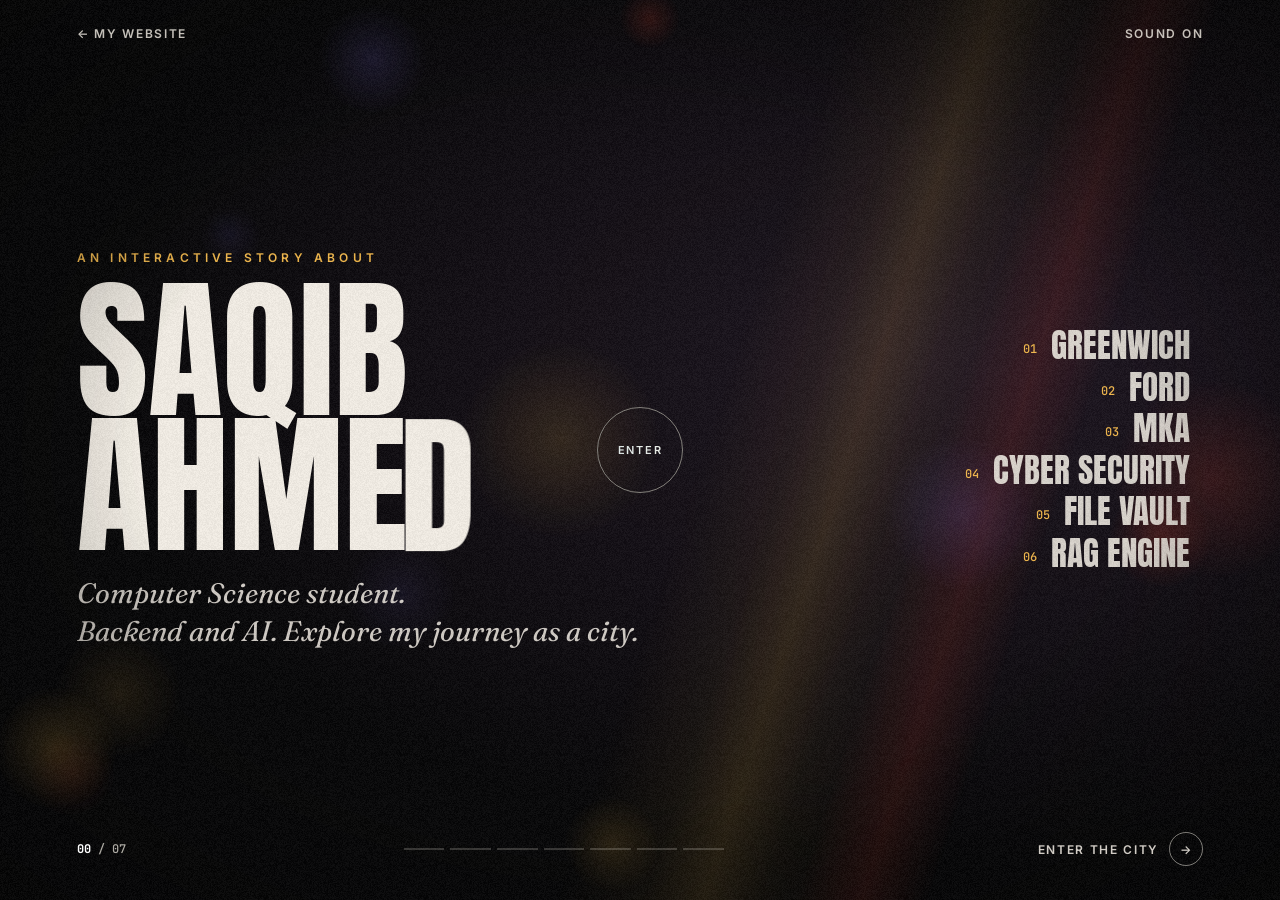
==== game.html @ f2f4bcb8 "Add files via upload" ====
<!DOCTYPE html>
<html lang="en">
<head>
  <meta charset="UTF-8">
  <meta name="viewport" content="width=device-width, initial-scale=1.0, viewport-fit=cover">
  <title>Saqib Ahmed - My journey so far</title>
  <meta name="description" content="A short interactive film about my journey so far: university, Ford, MKA, cyber security and the projects I'm building.">
  <meta property="og:title" content="Saqib Ahmed - My journey so far">
  <meta property="og:description" content="A short interactive film about my journey so far. Click through each chapter.">
  <meta property="og:url" content="https://saq564.github.io/game.html">
  <meta property="og:type" content="website">
  <meta name="theme-color" content="#050506">
  <link rel="preconnect" href="https://fonts.googleapis.com">
  <link rel="preconnect" href="https://fonts.gstatic.com" crossorigin>
  <link href="https://fonts.googleapis.com/css2?family=Anton&family=Fraunces:ital,opsz,wght@1,9..144,400;1,9..144,600&family=Inter:wght@400;500;600;700&family=JetBrains+Mono:wght@500;700&display=swap" rel="stylesheet">

  <!-- ============================================================
       THE LOOK
       ============================================================ -->
  <style>
    :root {
      --ink: #050506;
      --paper: #f4efe6;
      --gold: #f2b84b;
      --red: #e2432f;
      --display: "Anton", Impact, "Arial Narrow", sans-serif;
      --serif: "Fraunces", Georgia, serif;
      --sans: Inter, system-ui, sans-serif;
      --mono: "JetBrains Mono", ui-monospace, monospace;
      --smooth: cubic-bezier(.77, 0, .18, 1);
      --out: cubic-bezier(.16, 1, .3, 1);
      --mx: 0; --my: 0;
    }
    * { box-sizing: border-box; margin: 0; padding: 0; }
    html, body { height: 100%; background: var(--ink); color: var(--paper); overflow: hidden; }
    body { font-family: var(--sans); -webkit-font-smoothing: antialiased; -webkit-tap-highlight-color: transparent; cursor: none; user-select: none; -webkit-user-select: none; }
    @media (pointer: coarse) { body { cursor: auto; } }
    a, button { cursor: none; }
    @media (pointer: coarse) { a, button { cursor: pointer; } }

    #film { position: fixed; inset: 0; perspective: 1600px; overflow: hidden; }
    .shot { position: absolute; inset: 0; overflow: hidden; visibility: hidden; background: var(--ink); transform-style: preserve-3d; backface-visibility: hidden; }
    .shot.active { visibility: visible; }
    .layer { position: absolute; inset: -4%; will-change: transform; pointer-events: none; }
    .layer .barcode, .layer .dial, .layer .threat { pointer-events: auto; }


    /* text that slides up from behind a mask */
    .line { display: block; overflow: hidden; padding-bottom: .08em; }
    .line > span { display: inline-block; transform: translateY(115%); }
    .play .line > span { animation: up .9s var(--d, 0s) var(--out) forwards; }
    .fade { opacity: 0; transform: translateY(18px); }
    .play .fade { animation: fadeUp .85s var(--d, 0s) var(--out) forwards; }
    .split span { display: inline-block; opacity: 0; transform: translateY(60%) scale(1.1); }
    .play .split span { animation: letter 1s var(--d, 0s) var(--out) forwards; }
    @keyframes up { to { transform: none; } }
    @keyframes fadeUp { to { opacity: 1; transform: none; } }
    @keyframes letter { to { opacity: 1; transform: none; } }

    /* the giant word behind each chapter */
    .giant { position: absolute; left: 50%; top: 46%; transform: translate(-50%, -50%); font-family: var(--display); font-size: clamp(90px, 21vw, 340px); line-height: .85; letter-spacing: -.01em; white-space: nowrap; color: rgba(244, 239, 230, .9); text-transform: uppercase; }

    /* the info block on each chapter */
    .info { position: absolute; left: clamp(20px, 6vw, 96px); bottom: clamp(96px, 13vh, 140px); max-width: min(560px, 88vw); z-index: 5; }
    .meta { display: flex; align-items: center; gap: 12px; font: 600 12px var(--sans); letter-spacing: .22em; text-transform: uppercase; color: var(--gold); margin-bottom: 14px; }
    .meta .n { font-family: var(--mono); letter-spacing: 0; color: var(--paper); opacity: .7; }
    .meta .bar { width: 36px; height: 1px; background: currentColor; opacity: .6; }
    .info h2 { font-family: var(--serif); font-style: italic; font-weight: 400; font-size: clamp(38px, 5.6vw, 84px); line-height: 1.02; letter-spacing: -.01em; }
    .info .place { font: 600 clamp(15px, 1.3vw, 18px) var(--sans); margin: 14px 0 8px; }
    .info p { font-size: clamp(14.5px, 1.15vw, 17px); line-height: 1.6; color: rgba(244, 239, 230, .78); max-width: 470px; }
    .info .more { display: inline-flex; align-items: center; gap: 8px; margin-top: 18px; color: var(--paper); text-decoration: none; font: 600 13px var(--sans); letter-spacing: .06em; border-bottom: 1px solid rgba(244,239,230,.4); padding-bottom: 4px; }
    .info .more:hover { border-color: var(--gold); color: var(--gold); }
    .scrim { position: absolute; inset: 0; background: linear-gradient(0deg, rgba(5,5,6,.85) 0%, rgba(5,5,6,.35) 38%, rgba(5,5,6,0) 60%); z-index: 4; pointer-events: none; }

    /* soft out-of-focus lights */
    .bokeh { position: absolute; border-radius: 50%; will-change: transform; opacity: var(--o, .5); animation: drift var(--t, 14s) ease-in-out infinite alternate; }
    @keyframes drift { from { transform: translate(0, 0); } to { transform: translate(var(--dx, 40px), var(--dy, -30px)); } }

    /* ---------- 0: intro ---------- */
    .s0 { background: radial-gradient(ellipse at 75% 40%, #1d1420 0%, #050506 65%); }
    .s0 .beam { position: absolute; left: 55%; top: -30%; width: 22vw; height: 160%; background: linear-gradient(90deg, transparent, rgba(242,184,75,.05) 30%, rgba(242,184,75,.14), rgba(242,184,75,.05) 70%, transparent); transform: rotate(18deg);  opacity: 0; }
    .s0 .beam.b2 { left: 72%; width: 10vw; background: linear-gradient(90deg, transparent, rgba(226,67,47,.14), transparent); }
    .s0.play .beam { animation: beam 3s .4s var(--out) forwards, sway 9s 3.4s ease-in-out infinite alternate; }
    .s0.play .beam.b2 { animation-delay: .8s, 3.8s; }
    @keyframes beam { from { opacity: 0; transform: rotate(18deg) translateX(-30vw); } to { opacity: 1; transform: rotate(18deg); } }
    @keyframes sway { from { transform: rotate(18deg); } to { transform: rotate(12deg) translateX(4vw); } }
    .s0 .chapters { position: absolute; right: clamp(20px, 7vw, 120px); top: 50%; translate: 0 -50%; list-style: none; z-index: 3; text-align: right; }
    .s0 .chapters li { font: 400 clamp(22px, 2.6vw, 40px)/1.25 var(--display); text-transform: uppercase; color: rgba(244,239,230,.88); }
    .s0 .chapters i { font: 500 12px var(--mono); font-style: normal; color: var(--gold); margin-right: 14px; vertical-align: 6px; }
    @media (max-aspect-ratio: 4/5) { .s0 .chapters { top: 15%; translate: none; } .s0 .chapters li { font-size: 22px; } }
    .s0 .copy { position: absolute; left: clamp(20px, 6vw, 96px); top: 50%; transform: translateY(-50%); z-index: 3; }
    .s0 .kicker { font: 600 12px var(--sans); letter-spacing: .35em; color: var(--gold); margin-bottom: 18px; }
    .s0 h1 { font-family: var(--display); font-weight: 400; font-size: clamp(72px, 12vw, 200px); line-height: .88; text-transform: uppercase; }
    .s0 .sub { font-family: var(--serif); font-style: italic; font-size: clamp(20px, 2.2vw, 30px); margin-top: 22px; color: rgba(244,239,230,.85); }
    @media (max-aspect-ratio: 4/5) {
      .s0 .copy { top: auto; bottom: 120px; transform: none; }
    }

    /* ---------- the "try it" pill ---------- */
    .hint { position: fixed; top: max(62px, calc(env(safe-area-inset-top) + 46px)); left: 50%; translate: -50% 0; z-index: 55; display: flex; align-items: center; gap: 10px; padding: 10px 18px 10px 14px; border-radius: 999px; background: rgba(10,10,12,.55); border: 1px solid rgba(244,239,230,.22); -webkit-backdrop-filter: blur(10px); backdrop-filter: blur(10px); font: 600 13.5px var(--sans); color: var(--paper); opacity: 0; transform: translateY(-12px); transition: opacity .5s, transform .6s var(--out), background .4s, border-color .4s; pointer-events: none; white-space: nowrap; }
    .hint.on { opacity: 1; transform: none; }
    .hint b { font: 700 10.5px var(--mono); letter-spacing: .2em; color: var(--gold); }
    .hint .dot { width: 8px; height: 8px; border-radius: 50%; background: var(--gold); box-shadow: 0 0 0 0 rgba(242,184,75,.6); animation: dotp 1.4s infinite; }
    @keyframes dotp { 70% { box-shadow: 0 0 0 9px rgba(242,184,75,0); } }
    .hint.done { background: rgba(20,60,44,.6); border-color: rgba(61,220,151,.6); pointer-events: auto; }
    .hint.done b { color: #3ddc97; } .hint.done .dot { background: #3ddc97; animation: none; }
    .busy .hint { opacity: 0; transform: translateY(-12px); }
    .ready .nav .next .ring { background: var(--paper); color: var(--ink); border-color: var(--paper); }
    @media (max-width: 700px) { .hint, .s6 .q { -webkit-backdrop-filter: none; backdrop-filter: none; } .hint { background: rgba(10,10,12,.85); } }
    @media (max-width: 600px) { .hint { font-size: 12.5px; padding: 9px 14px 9px 12px; } }
    #sparks { position: fixed; inset: 0; width: 100%; height: 100%; pointer-events: none; z-index: 45; }
    .s0 h1 .split span, .lamp { will-change: translate; }

    /* ---------- 1: Greenwich ---------- */
    .s1 { background: #0c1022; --tod: 0; }
    .s1 .night { position: absolute; inset: 0; background: linear-gradient(180deg, #02040c 0%, #0a1030 45%, #241e4a 80%, #3e2a58 100%); opacity: var(--tod); }
    .s1 .stars { position: absolute; left: 0; top: 0; width: 2px; height: 2px; border-radius: 50%; opacity: calc(var(--tod) * 1.3 - .3); }
    .s1 .moon { position: absolute; right: 22%; top: 14%; width: 8vmin; height: 8vmin; border-radius: 50%; background: radial-gradient(circle at 40% 40%, #fffbea, #e9e2c8 60%, #cfc6a8); box-shadow: 0 0 60px 16px rgba(255,250,220,.25); opacity: var(--tod); transform: translateY(calc((1 - var(--tod)) * 14vh)); }
    .s1 .sunwrap { position: absolute; inset: 0; transform: translateY(calc(var(--tod) * 50vh)); opacity: calc(1 - var(--tod) * 1.2); }
    .s1 .win { opacity: calc(.4 + var(--tod) * .6); filter: drop-shadow(0 0 calc(var(--tod) * 8px) #ffcf8a); }
    .s1 .clock { position: absolute; right: clamp(20px, 6vw, 96px); bottom: clamp(96px, 13vh, 140px); text-align: right; z-index: 5; opacity: 0; transition: opacity .6s; }
    .s1.live .clock { opacity: 1; }
    .s1 .clock b { display: block; font: 400 clamp(40px, 5vw, 76px)/1 var(--display); letter-spacing: .02em; font-variant-numeric: tabular-nums; }
    .s1 .clock span { font: 600 12px var(--sans); letter-spacing: .2em; text-transform: uppercase; color: var(--gold); }
    .s1 .tod-bar { position: absolute; left: 50%; bottom: 0; translate: -50% 0; }
    @media (max-aspect-ratio: 4/5) { .s1 .clock { top: 21%; bottom: auto; } .s1 .moon { right: 12%; top: 22%; } }
    .s1 .sky { background: linear-gradient(180deg, #1a2350 0%, #5b4a86 30%, #e0866a 62%, #ffcf99 82%); }
    .s1 .sun { position: absolute; left: 62%; top: 70%; width: 30vmin; height: 30vmin; margin: -15vmin; border-radius: 50%; background: radial-gradient(circle, #fff6df 0 30%, rgba(255,220,170,.6) 42%, rgba(255,190,140,0) 70%); transform: translateY(20vh); }
    .s1.play .sun { animation: sunrise 6s .2s var(--out) forwards; }
    @keyframes sunrise { to { transform: translateY(-6vh); } }
    .s1 .giant { color: rgba(255, 244, 228, .92); top: 38%; text-shadow: 0 10px 60px rgba(120, 40, 20, .35); }
    .s1 svg.city { position: absolute; left: -4%; right: -4%; bottom: -1px; width: 108%; height: 58%; }
    .s1 .ground { display: none; }
    .s1 svg.ornc .tint { opacity: calc(var(--tod) * .7); }
    .s1 svg.ornc .dusk { opacity: calc(.08 - var(--tod) * .3 + max(0, var(--tod) - .45) * .7 - max(0, var(--tod) - .6) * 1.1); }
    .s1 svg.ornc .flood { opacity: calc(var(--tod) * 1.6 - .6); }
    .s1 svg.ornc .glow { opacity: calc(var(--tod) * 1.25 - .2); }
    .s1 svg.ornc { height: 64%; }
    .s1 .scrim { background: linear-gradient(0deg, rgba(5,5,6,.7) 0%, rgba(5,5,6,.2) 26%, rgba(5,5,6,0) 42%), linear-gradient(90deg, rgba(5,5,6,.6) 0%, rgba(5,5,6,0) 42%); }
    @media (max-aspect-ratio: 4/5) { .s1 svg.city { left: -50%; width: 200%; height: auto; bottom: 30%; } .s1 .ground { display: block; position: absolute; left: 0; right: 0; bottom: 0; height: 31%; background: #151229; } .s1 .sun { left: 50%; top: 52%; } }
    .fog { position: absolute; left: -50%; width: 200%; height: 22%; background: radial-gradient(ellipse at center, rgba(255,220,200,.35), rgba(255,220,200,0) 65%); animation: fog 22s linear infinite; }
    @keyframes fog { from { transform: translateX(-12%); } to { transform: translateX(12%); } }
    .birds { position: absolute; left: -10%; top: 26%; width: 140px; animation: fly 18s linear infinite; }
    @keyframes fly { to { transform: translate(120vw, -8vh); } }

    /* ---------- 2: Ford ---------- */
    .s2 { background: radial-gradient(ellipse at 50% 40%, #1c2433 0%, #07090d 75%); }
    .s2 .grid { background-image: linear-gradient(rgba(255,255,255,.04) 1px, transparent 1px), linear-gradient(90deg, rgba(255,255,255,.04) 1px, transparent 1px); background-size: 60px 60px; -webkit-mask-image: radial-gradient(ellipse at center, #000 20%, transparent 70%); mask-image: radial-gradient(ellipse at center, #000 20%, transparent 70%); }
    .s2 .giant { color: transparent; -webkit-text-stroke: 2px rgba(244,239,230,.18); top: 30%; }
    .s2 .barcode { position: absolute; left: 50%; top: 42%; translate: -50% -50%; width: min(70vw, 640px); }
    .s2 .barcode svg { width: 100%; height: auto; display: block; }
    .s2 .digits { font: 700 clamp(14px, 1.6vw, 20px) var(--mono); letter-spacing: .5em; text-align: center; margin-top: 12px; color: rgba(244,239,230,.75); }
    @media (max-width: 600px) { .s2 .digits { letter-spacing: .25em; font-size: 12px; } }
    .s2 .laser { position: absolute; left: -6%; right: -6%; height: 2px; top: 0; background: #ff3b30; box-shadow: 0 0 18px 4px rgba(255,59,48,.7), 0 0 60px 10px rgba(255,59,48,.3); opacity: 0; }
    .s2 .laser.go { animation: scan .9s var(--smooth) forwards; }
    @keyframes scan { 0% { top: 0; opacity: 1; } 50% { top: 100%; opacity: 1; } 100% { top: 0; opacity: 0; } }
    .s2 .barcode { cursor: none; transition: filter .4s; }
    .s2 .barcode.hit svg { filter: drop-shadow(0 0 14px rgba(61,220,151,.9)); }
    .s2 .barcode.hit rect { fill: #c9ffe6; }
    .s2 .stock { position: absolute; right: clamp(20px, 6vw, 96px); top: 50%; translate: 0 -50%; width: 240px; font: 500 13px var(--mono); z-index: 5; border: 1px solid rgba(244,239,230,.18); background: rgba(8,10,14,.6); border-radius: 10px; padding: 14px 16px; }
    .s2 .stock-h { display: flex; justify-content: space-between; font-size: 10.5px; letter-spacing: .2em; color: var(--gold); margin-bottom: 10px; }
    .s2 .stock .row { display: flex; justify-content: space-between; padding: 7px 0; border-top: 1px solid rgba(244,239,230,.08); color: rgba(244,239,230,.55); transition: color .3s; }
    .s2 .stock .row i { font-style: normal; }
    .s2 .stock .row.ok { color: var(--paper); } .s2 .stock .row.ok i { color: #3ddc97; }
    @media (max-width: 900px) { .s2 .stock { display: none; } }
    @media (min-width: 901px) { .s2 .barcode { left: 45%; width: min(52vw, 600px); } .s2 .match { left: 45%; } }
    .s2 .match { position: absolute; left: 50%; top: calc(42% + min(22vw, 200px)); translate: -50% 0; transform: scale(.8); font: 700 clamp(13px, 1.3vw, 16px) var(--mono); letter-spacing: .25em; color: #3ddc97; border: 1.5px solid #3ddc97; padding: 10px 18px; opacity: 0; white-space: nowrap; }
    .s2 .match.on { animation: stamp .6s var(--out) forwards; }
    @keyframes stamp { to { opacity: 1; transform: scale(1); } }

    /* ---------- 3: MKA ---------- */
    .s3 { background: linear-gradient(180deg, #120c22 0%, #3b1e3d 45%, #9a4a3c 85%, #d77a4a 100%); }
    .s3 .giant { color: rgba(255, 220, 180, .1); top: 40%; font-size: clamp(110px, 30vw, 460px); }
    .lantern { will-change: transform, opacity; position: absolute; bottom: -12vh; width: var(--w, 26px); height: calc(var(--w, 26px) * 1.3); border-radius: 30% 30% 40% 40%; background: radial-gradient(circle at 50% 70%, #fff1c4, #ffb347 55%, #e2702f); opacity: 0; }
    .lantern::before, .lamp::before { content: ""; position: absolute; inset: -160%; border-radius: 50%; background: radial-gradient(circle, rgba(255,170,70,.42) 0%, rgba(255,140,50,.14) 35%, rgba(255,140,50,0) 65%); }
    .s3.play .lantern { animation: rise var(--t, 14s) var(--d, 0s) linear infinite; }
    @keyframes rise { 0% { transform: translate(0, 0) rotate(-3deg); opacity: 0; } 8% { opacity: 1; } 50% { transform: translate(var(--sx, 30px), -60vh) rotate(3deg); } 90% { opacity: .9; } 100% { transform: translate(0, -125vh) rotate(-2deg); opacity: 0; } }
    .s3 .words { position: absolute; right: clamp(20px, 6vw, 96px); top: 18%; text-align: right; font-family: var(--display); font-size: clamp(34px, 5.5vw, 86px); line-height: 1.02; text-transform: uppercase; z-index: 5; }
    .s3 .words .line:nth-child(2) > span { color: var(--gold); }
    .s3 .warm { position: absolute; inset: 0; background: radial-gradient(ellipse at 50% 100%, rgba(255,170,80,.55), transparent 70%); opacity: 0; transition: opacity 1.5s; pointer-events: none; }
    .lamp { position: absolute; width: 46px; height: 60px; margin: -30px 0 0 -23px; border-radius: 30% 30% 40% 40%; background: radial-gradient(circle at 50% 70%, #fff8de, #ffb347 55%, #e2702f); z-index: 6; will-change: transform, opacity; pointer-events: none; }
    .lamp span { position: absolute; top: 74px; left: 50%; translate: -50% 0; font: 400 clamp(18px, 2vw, 26px) var(--display); text-transform: uppercase; letter-spacing: .04em; color: #ffe6bd; white-space: nowrap; text-shadow: 0 0 20px rgba(255,160,60,.9); }
    @media (max-aspect-ratio: 4/5) { .s3 .words { top: 12%; } }

    /* ---------- 4: Cyber ---------- */
    .s4 { background: radial-gradient(ellipse at 70% 40%, #071a1a 0%, #030707 70%); }
    .s4 .radar { position: absolute; right: -10vmin; top: 50%; width: 90vmin; height: 90vmin; margin-top: -45vmin; border-radius: 50%; border: 1.5px solid rgba(61,220,151,.4); background: repeating-radial-gradient(circle, transparent 0 11%, rgba(61,220,151,.28) 11% calc(11% + 1.5px)); box-shadow: 0 0 80px rgba(61,220,151,.08) inset; }
    .s4 .radar::before { content: ""; position: absolute; inset: 0; border-radius: 50%; background: conic-gradient(from 0deg, rgba(61,220,151,.45), rgba(61,220,151,0) 22%); animation: spin 4s linear infinite; }
    .s4 .radar::after { content: ""; position: absolute; left: 50%; top: 0; bottom: 0; width: 1px; background: rgba(61,220,151,.18); box-shadow: 0 0 0 0 transparent; }
    .s4 .threat { position: absolute; width: 54px; height: 54px; margin: -27px 0 0 -27px; border-radius: 50%; border: 0; background: radial-gradient(circle, #ff5a4d 0 7px, rgba(255,77,77,.25) 8px, transparent 26px); z-index: 3; animation: tIn .4s var(--out); }
    .s4 .threat::after { content: ""; position: absolute; inset: 6px; border-radius: 50%; border: 2px solid rgba(255,90,77,.8); animation: tPulse 1.1s infinite; }
    .s4 .threat.blocked { background: radial-gradient(circle, #3ddc97 0 7px, rgba(61,220,151,.25) 8px, transparent 26px); pointer-events: none; animation: tOut 1.2s .4s forwards; }
    .s4 .threat.blocked::after { border-color: #3ddc97; animation: none; inset: 2px; }
    @keyframes tIn { from { transform: scale(0); } }
    @keyframes tPulse { from { transform: scale(.6); opacity: 1; } to { transform: scale(1.5); opacity: 0; } }
    @keyframes tOut { to { opacity: 0; transform: scale(.5); } }
    @keyframes spin { to { transform: rotate(360deg); } }
    .s4 .term { pointer-events: none; position: absolute; left: clamp(20px, 6vw, 96px); top: 19%; width: min(560px, 88vw); font: 500 clamp(12.5px, 1.05vw, 15px)/1.75 var(--mono); color: #9ff5cf; z-index: 5; }
    .s4 .term .r { color: #ff7b72; } .s4 .term .g { color: #3ddc97; } .s4 .term .dim { color: #4f7d6b; }
    .s4 .term .cur { display: inline-block; width: .6em; height: 1.1em; background: #9ff5cf; vertical-align: -2px; animation: blink 1s steps(1) infinite; }
    @keyframes blink { 50% { opacity: 0; } }
    .s4 .giant { color: transparent; -webkit-text-stroke: 1.5px rgba(61,220,151,.16); top: 62%; }

    /* ---------- 5: Vault ---------- */
    .s5 { background: radial-gradient(ellipse at 60% 45%, #2a2d35 0%, #0b0c0f 70%); }
    .s5 .dial { position: absolute; left: 62%; top: 44%; width: min(62vmin, 560px); height: min(62vmin, 560px); translate: -50% -50%; }
    .s5 .dial svg { width: 100%; height: 100%; overflow: visible; }
    .s5 .wheel { transform-origin: 50% 50%; transform-box: fill-box; }
    .s5 .dial { cursor: none; touch-action: none; }
    .s5 .dial svg { transition: filter .6s; }
    .s5 .dial.open svg { filter: drop-shadow(0 0 30px rgba(61,220,151,.55)); }
    .s5 .dial.open svg { animation: thunk .7s var(--out); }
    @keyframes thunk { 30% { scale: 1.06; } }
    @keyframes crack { 0% { transform: rotate(0); } 35% { transform: rotate(300deg); } 65% { transform: rotate(130deg); } 100% { transform: rotate(250deg); } }
    .s5 .tum { fill: #4a2a2a; transition: fill .3s; }
    .s5 .tum.on { fill: #3ddc97; filter: drop-shadow(0 0 8px #3ddc97); }
    .s5 .cipher { position: absolute; left: 62%; top: calc(44% + min(34vmin, 300px)); translate: -50% 0; font: 700 clamp(13px, 1.3vw, 17px) var(--mono); letter-spacing: .08em; white-space: nowrap; color: var(--paper); }
    .s5 .cipher small { display: block; text-align: center; font-size: 10.5px; letter-spacing: .3em; color: #3ddc97; margin-top: 8px; opacity: 0; transition: opacity .6s; }
    .s5 .cipher.done small { opacity: 1; }
    .s5 .giant { color: rgba(244,239,230,.05); top: 50%; font-size: clamp(80px, 17vw, 280px); }
    @media (max-aspect-ratio: 4/5) { .s5 .dial { left: 50%; top: 30%; } .s5 .cipher { left: 50%; top: calc(30% + 34vmin); } }

    /* ---------- 6: RAG ---------- */
    .s6 { background: radial-gradient(ellipse at 50% 40%, #0d1830 0%, #03040a 75%); }
    .s6 canvas { position: absolute; inset: 0; width: 100%; height: 100%; }
    .s6 .ask { position: absolute; left: 50%; top: 18%; translate: -50% 0; width: min(620px, 88vw); z-index: 5; }
    .s6 .q { font: 500 clamp(15px, 1.4vw, 19px) var(--sans); padding: 16px 20px; border: 1px solid rgba(160,210,255,.3); border-radius: 999px; background: rgba(10,18,34,.6); backdrop-filter: blur(8px); -webkit-backdrop-filter: blur(8px); min-height: 56px; }
    .s6 .q::before { content: "Ask  ›  "; color: #6fb7ff; font-weight: 700; }
    .s6 .a { margin-top: 14px; font: 400 clamp(14px, 1.2vw, 17px)/1.6 var(--sans); color: rgba(230,240,255,.85); padding: 0 20px; min-height: 3.2em; }
    .s6 .src { display: flex; gap: 8px; padding: 6px 20px 0; opacity: 0; transition: opacity .6s; }
    .s6 .src.on { opacity: 1; }
    @media (min-width: 900px) and (min-aspect-ratio: 1/1) { .s6 .ask { left: auto; right: clamp(20px, 6vw, 96px); translate: none; top: 21%; width: min(540px, 42vw); } }
    @media (max-width: 899px) { .s6 .ask { top: 12%; } }
    .s6 .q:empty::after { content: "Pick a question below"; color: rgba(230,240,255,.4); }
    .s6 .chips { display: flex; flex-wrap: wrap; gap: 8px; padding: 14px 6px 0; }
    .s6 .chips button { font: 600 13px var(--sans); color: #d8ecff; background: rgba(20,40,70,.55); border: 1px solid rgba(120,190,255,.4); border-radius: 999px; padding: 9px 14px; transition: background .25s, border-color .25s, opacity .3s; }
    .s6 .chips button:hover { background: rgba(60,120,200,.45); border-color: #9fd3ff; }
    .s6 .chips button.used { opacity: .45; }
    .s6 .chips.wait button { pointer-events: none; opacity: .35; }
    .s6 .src span { font: 600 11.5px var(--mono); color: #9fd3ff; border: 1px solid rgba(160,210,255,.3); border-radius: 999px; padding: 4px 10px; }
    .s6 .giant { color: transparent; -webkit-text-stroke: 1.5px rgba(160,210,255,.12); top: 58%; }

    /* ---------- 7: The end ---------- */
    .s7 .giant { color: transparent; -webkit-text-stroke: 1.5px rgba(242,184,75,.16); top: 72%; left: 62%; }
    .s7 .copy { position: absolute; left: clamp(20px, 6vw, 96px); top: 50%; transform: translateY(-50%); max-width: 640px; z-index: 3; }
    .s7 h2 { font-family: var(--display); font-weight: 400; font-size: clamp(54px, 8.5vw, 150px); line-height: .9; text-transform: uppercase; }
    .s7 p { font-family: var(--serif); font-style: italic; font-size: clamp(19px, 2vw, 28px); line-height: 1.4; margin: 20px 0 28px; color: rgba(244,239,230,.85); max-width: 520px; }
    .s7 .btns { display: flex; flex-wrap: wrap; gap: 10px; }
    .s7 .btns a, .s7 .btns button { font: 600 14px var(--sans); color: var(--paper); text-decoration: none; padding: 13px 20px; border-radius: 999px; border: 1px solid rgba(244,239,230,.45); background: transparent; }
    .s7 .btns .primary { background: var(--paper); color: var(--ink); border-color: var(--paper); }
    .s7 .btns a:hover, .s7 .btns button:hover { border-color: var(--gold); }
    @media (max-aspect-ratio: 4/5) { .s7 .copy { top: auto; bottom: 90px; transform: none; } }

    /* ---------- the montage used in the last transition ---------- */
    #montage { position: fixed; inset: 0; display: grid; grid-template-columns: repeat(3, 1fr); gap: 1.4vmin; padding: 10vh 8vw; visibility: hidden; z-index: 20; pointer-events: none; }
    #montage .tile { position: relative; border-radius: 6px; overflow: hidden; display: flex; flex-direction: column; justify-content: flex-end; padding: 2.2vmin; }
    #montage .tile b { font: 400 clamp(18px, 2.6vw, 40px) var(--display); text-transform: uppercase; line-height: 1; }
    #montage .tile i { font: 500 11px var(--mono); opacity: .7; margin-bottom: 6px; font-style: normal; }
    #montage .caption { position: fixed; left: 0; right: 0; bottom: 4vh; text-align: center; font-family: var(--serif); font-style: italic; font-size: clamp(18px, 2vw, 26px); opacity: 0; }
    @media (max-aspect-ratio: 4/5) { #montage { grid-template-columns: repeat(2, 1fr); padding: 12vh 6vw; } }

    /* ---------- overlays used by the transitions ---------- */
    .fx { position: fixed; inset: 0; pointer-events: none; z-index: 30; opacity: 0; }
    #leak { background: radial-gradient(ellipse at 20% 40%, rgba(255,120,40,.95), transparent 55%), radial-gradient(ellipse at 75% 60%, rgba(255,200,90,.9), transparent 50%), radial-gradient(ellipse at 50% 50%, rgba(255,60,30,.6), transparent 70%); }
    #streaks { background: repeating-linear-gradient(0deg, transparent 0 18px, rgba(255,255,255,.18) 18px 19px, transparent 19px 47px, rgba(255,255,255,.08) 47px 49px); }
    #flash { background: #fff; }
    #gbars { background: repeating-linear-gradient(0deg, rgba(0,255,220,.0) 0 6px, rgba(0,0,0,.35) 6px 8px); mix-blend-mode: normal; }
    #warp { width: 100%; height: 100%; }
    #grain { position: fixed; inset: -50%; width: 200%; height: 200%; pointer-events: none; z-index: 40; opacity: .05; animation: grain .5s steps(4) infinite; }
    @keyframes grain { 25% { transform: translate(-7%, 4%); } 50% { transform: translate(5%, -6%); } 75% { transform: translate(-3%, 8%); } }
    .vignette { position: fixed; inset: 0; pointer-events: none; z-index: 39; background: radial-gradient(ellipse at center, transparent 55%, rgba(0,0,0,.55) 100%); }

    /* ---------- controls ---------- */
    .ui { position: fixed; z-index: 50; }
    .topbar { top: 0; left: 0; right: 0; display: flex; justify-content: space-between; align-items: center; padding: max(18px, env(safe-area-inset-top)) clamp(20px, 6vw, 96px) 0; pointer-events: none; }
    .topbar a, .topbar button { pointer-events: auto; font: 600 12px var(--sans); letter-spacing: .14em; text-transform: uppercase; color: rgba(244,239,230,.8); text-decoration: none; background: none; border: 0; padding: 8px 0; }
    .topbar a:hover, .topbar button:hover { color: #fff; }
    .bottombar { left: 0; right: 0; bottom: 0; display: flex; justify-content: space-between; align-items: center; padding: 0 clamp(20px, 6vw, 96px) max(26px, env(safe-area-inset-bottom)); pointer-events: none; }
    .count { font: 500 12px var(--mono); color: rgba(244,239,230,.7); min-width: 70px; }
    .count b { color: #fff; font-weight: 700; }
    .progress { display: flex; gap: 6px; flex: 1; max-width: 320px; margin: 0 20px; }
    .progress i { flex: 1; height: 2px; background: rgba(244,239,230,.2); position: relative; overflow: hidden; }
    .progress i::after { content: ""; position: absolute; inset: 0; background: var(--paper); transform: scaleX(0); transform-origin: left; transition: transform 1.2s var(--smooth); }
    .progress i.on::after { transform: none; }
    .nav { display: flex; gap: 16px; align-items: center; pointer-events: auto; }
    .nav button { font: 600 12px var(--sans); letter-spacing: .14em; text-transform: uppercase; color: rgba(244,239,230,.85); background: none; border: 0; padding: 8px 0; }
    .nav .next { display: inline-flex; align-items: center; gap: 10px; }
    .nav .next .ring { width: 34px; height: 34px; border-radius: 50%; border: 1px solid rgba(244,239,230,.5); display: grid; place-items: center; animation: pulse 2s infinite; }
    @keyframes pulse { 0%, 100% { box-shadow: 0 0 0 0 rgba(244,239,230,.35); } 50% { box-shadow: 0 0 0 10px rgba(244,239,230,0); } }
    .busy .nav, .busy .cursor span { opacity: .3; }
    .is-end .nav .next { visibility: hidden; }
    .hide-ui .topbar, .hide-ui .bottombar { opacity: 0; transition: opacity .6s; }
    .topbar, .bottombar { transition: opacity .6s; }
    @media (max-width: 600px) { .progress { display: none; } .nav .prev { display: none; } }

    .cursor { position: fixed; left: 0; top: 0; z-index: 60; width: 86px; height: 86px; margin: -43px 0 0 -43px; border-radius: 50%; border: 1px solid rgba(244,239,230,.55); display: grid; place-items: center; pointer-events: none; transition: width .3s var(--out), height .3s var(--out), margin .3s var(--out), background .3s; mix-blend-mode: difference; }
    .cursor span { font: 600 11px var(--sans); letter-spacing: .16em; text-transform: uppercase; color: #fff; }
    .cursor.small { width: 14px; height: 14px; margin: -7px 0 0 -7px; background: #fff; }
    .cursor.small span { opacity: 0; }
    @media (pointer: coarse) { .cursor { display: none; } }
    .noscript { position: fixed; inset: 0; display: grid; place-items: center; text-align: center; padding: 20px; }

    /* ============================================================
       THE CITY (the map you explore)
       ============================================================ */
    #city { position: fixed; inset: 0; z-index: 25; background: #070a1c; visibility: hidden; }
    body.in-city #city { visibility: visible; }
    #cityScroll { position: absolute; inset: 0; overflow-x: auto; overflow-y: hidden; scrollbar-width: none; -webkit-overflow-scrolling: touch; overscroll-behavior: contain; }
    #cityScroll::-webkit-scrollbar { display: none; }
    #cityWrap { position: absolute; left: 0; bottom: 0; will-change: transform; }
    #citySvg { position: absolute; inset: 0; width: 100%; height: 100%; display: block; }
    #cfade { position: fixed; inset: 0; background: #050506; opacity: 0; pointer-events: none; z-index: 3; }
    body.in-city .bottombar, body.in-city .hint, body.in-city .cursor span { display: none; }
    body.in-city .cursor { width: 14px; height: 14px; margin: -7px 0 0 -7px; background: #fff; }
    body.in-city .cursor.on-place { width: 86px; height: 86px; margin: -43px 0 0 -43px; background: transparent; }
    body.in-city .cursor.on-place span { display: block; }

    /* windows switch on one by one */
    .place .w { opacity: .1; transition: opacity .45s; }
    .place.hov .w { opacity: .5; }
    .place.on .w, .place.lit .w { opacity: .95; }
    .place .halo { opacity: 0; transition: opacity .9s; }
    .place.on .halo { opacity: .9; } .place.lit .halo { opacity: .6; }
    .place .neon { opacity: .2; transition: opacity .4s .6s; }
    .place.on .neon, .place.lit .neon { opacity: 1; }
    .place { cursor: none; }
    .refl { opacity: .06; transition: opacity 1s; }
    .refl.on { opacity: .5; }
    .ambient .w { fill: #ffd391; }

    /* little moving things */
    .train { animation: train 17s linear infinite; }
    @keyframes train { from { transform: translateX(-420px); } to { transform: translateX(2050px); } }
    .boat { animation: boat 38s linear infinite; }
    @keyframes boat { from { transform: translateX(1750px); } to { transform: translateX(-250px); } }
    .plane { animation: plane 46s linear infinite; }
    @keyframes plane { from { transform: translate(-100px, 40px); } to { transform: translate(1750px, -30px); } }
    .blink { animation: blink2 1.6s steps(1) infinite; }
    .blink.slow { animation-duration: 2.4s; }
    @keyframes blink2 { 50% { opacity: .1; } }
    .twinkle { animation: tw 3.5s ease-in-out infinite alternate; }
    @keyframes tw { to { opacity: .25; } }
    .shimmer { animation: shim 5s ease-in-out infinite alternate; }
    @keyframes shim { to { transform: translateX(26px); opacity: .25; } }
    .cloud { animation: cloud 90s linear infinite alternate; }
    @keyframes cloud { to { transform: translateX(160px); } }

    /* pins */
    .pin { position: absolute; translate: -50% -100%; display: flex; flex-direction: column; align-items: center; gap: 6px; background: none; border: 0; color: var(--paper); padding: 0; z-index: 2; }
    .pin b { width: 36px; height: 36px; border-radius: 50%; display: grid; place-items: center; font: 700 12px var(--mono); background: rgba(10,10,18,.8); border: 1.5px solid rgba(244,239,230,.65); transition: background .3s, color .3s, border-color .3s, box-shadow .3s; }
    .pin .lbl { font: 600 10.5px var(--sans); letter-spacing: .14em; text-transform: uppercase; background: rgba(10,10,18,.72); padding: 5px 9px; border-radius: 999px; white-space: nowrap; }
    .pin::after { content: ""; width: 1.5px; height: 26px; background: linear-gradient(rgba(244,239,230,.7), rgba(244,239,230,0)); }
    .pin .bob { display: flex; flex-direction: column; align-items: center; gap: 6px; animation: bob 2.8s ease-in-out infinite; animation-delay: var(--bd, 0s); }
    @keyframes bob { 50% { transform: translateY(-5px); } }
    .pin.on b { background: var(--gold); color: var(--ink); border-color: var(--gold); box-shadow: 0 0 0 7px rgba(242,184,75,.22); }
    .pin.lit b { border-color: #3ddc97; color: #3ddc97; }
    .pin.lit.on b { color: var(--ink); }

    /* the card that opens when you pick a place */
    .ccard { position: fixed; left: 50%; bottom: max(22px, env(safe-area-inset-bottom)); translate: -50% 0; width: min(560px, calc(100vw - 32px)); z-index: 52; background: rgba(12,10,20,.94); border: 1px solid rgba(244,239,230,.16); border-radius: 18px; padding: 18px 20px 18px; transform: translateY(140%); transition: transform .55s var(--out); }
    .ccard.on { transform: none; }
    .ccard .cc-top { display: flex; align-items: center; gap: 10px; font: 600 11px var(--sans); letter-spacing: .18em; text-transform: uppercase; color: var(--gold); }
    .ccard .cc-top i { font: 700 12px var(--mono); font-style: normal; color: var(--paper); opacity: .7; letter-spacing: 0; }
    .ccard .st { margin-left: auto; font: 700 10px var(--mono); letter-spacing: .14em; padding: 4px 9px; border-radius: 999px; border: 1px solid currentColor; }
    .ccard .st.now { color: #3ddc97; } .ccard .st.done { color: #9fb3c8; } .ccard .st.wip { color: #f2b84b; } .ccard .st.open { color: #ff8f7a; }
    .ccard h3 { font-family: var(--serif); font-style: italic; font-weight: 400; font-size: clamp(26px, 3vw, 36px); line-height: 1.1; margin: 8px 0 4px; }
    .ccard .cc-sub { font: 600 14px var(--sans); }
    .ccard .cc-line { font-size: 14.5px; line-height: 1.55; color: rgba(244,239,230,.75); margin-top: 6px; }
    .ccard .cc-btns { display: flex; gap: 10px; margin-top: 14px; }
    .ccard button { font: 600 14px var(--sans); border-radius: 999px; padding: 12px 18px; border: 1px solid rgba(244,239,230,.4); background: transparent; color: var(--paper); }
    .ccard #cc-go { background: var(--paper); color: var(--ink); border-color: var(--paper); }
    .ccard #cc-go:hover { background: var(--gold); border-color: var(--gold); }

    .chint { position: fixed; left: 50%; bottom: max(26px, env(safe-area-inset-bottom)); translate: -50% 0; z-index: 51; display: none; align-items: center; gap: 10px; padding: 11px 18px; border-radius: 999px; background: rgba(10,10,18,.8); border: 1px solid rgba(244,239,230,.2); font: 600 13px var(--sans); white-space: nowrap; transition: opacity .4s; }
    body.in-city .chint { display: flex; }
    .chint.off { opacity: 0; pointer-events: none; }
    .chint .dot { width: 8px; height: 8px; border-radius: 50%; background: var(--gold); animation: dotp 1.4s infinite; }
    .litc { position: fixed; top: max(18px, env(safe-area-inset-top)); left: 50%; translate: -50% 0; z-index: 51; display: none; font: 600 12px var(--sans); letter-spacing: .14em; text-transform: uppercase; padding: 8px 0; color: rgba(244,239,230,.85); white-space: nowrap; }
    .litc b { color: var(--gold); font-family: var(--mono); }
    body.in-city .litc { display: block; }
    #to-city { display: none; }
    body.in-chapter #to-city { display: inline-block; }
    body.in-chapter .topbar a.home { display: none; }
    .finale { position: fixed; left: 50%; top: 22%; translate: -50% 0; z-index: 53; text-align: center; width: min(1000px, 92vw); pointer-events: none; opacity: 0; transform: translateY(20px); transition: opacity .8s, transform .8s var(--out); }
    .finale.on { opacity: 1; transform: none; pointer-events: auto; }
    body.fin #pins { opacity: 0; transition: opacity .6s; }
    .finale h2 { font: 400 clamp(40px, 6vw, 84px)/.95 var(--display); text-transform: uppercase; }
    .finale p { font-family: var(--serif); font-style: italic; font-size: clamp(18px, 2vw, 24px); margin: 12px 0 18px; color: rgba(244,239,230,.85); }
    .finale button { font: 600 14px var(--sans); border-radius: 999px; padding: 13px 22px; border: 0; background: var(--paper); color: var(--ink); }
    @media (max-width: 600px) { .chint { font-size: 12px; padding: 10px 14px; } .litc { top: max(52px, calc(env(safe-area-inset-top) + 40px)); } }

    /* ---------- the ways into each building ---------- */
    .ov { position: fixed; inset: 0; z-index: 30; pointer-events: none; overflow: hidden; }
    .ov.doors { perspective: 1400px; background: #fff3d6; }
    .ov.doors .dl, .ov.doors .dr { position: absolute; top: 0; bottom: 0; width: 50%; background: linear-gradient(90deg, #3a2414, #5a3a20 50%, #3a2414); box-shadow: inset 0 0 0 14px #2a190e, inset 0 0 0 16px #8a6236; }
    .ov.doors .dl { left: 0; transform-origin: left center; }
    .ov.doors .dr { right: 0; transform-origin: right center; }
    .ov.doors .dl::after, .ov.doors .dr::after { content: ""; position: absolute; top: 8%; bottom: 8%; left: 14%; right: 14%; border: 2px solid #8a6236; box-shadow: inset 0 0 0 10px rgba(0,0,0,.18); background: repeating-linear-gradient(0deg, transparent 0 32%, #8a6236 32% calc(32% + 2px)); }
    .ov.doors .dl::before, .ov.doors .dr::before { content: ""; position: absolute; top: 50%; width: 14px; height: 14px; border-radius: 50%; background: #d4a548; z-index: 2; }
    .ov.doors .dl::before { right: 6%; } .ov.doors .dr::before { left: 6%; }
    .ov.doors .glow { position: absolute; inset: 0; background: radial-gradient(ellipse at center, #fffaf0, #ffd38c 40%, transparent 75%); opacity: 0; }
    .ov.shutter { transform: translateY(-100%); }
    .ov.shutter .sh { position: absolute; inset: 0; background: repeating-linear-gradient(180deg, #4a4e6a 0 22px, #2e3148 22px 26px, #5b6080 26px 28px); }
    .ov.shutter .lip { position: absolute; left: 0; right: 0; bottom: 0; height: 26px; background: #1f2136; box-shadow: 0 6px 40px 10px rgba(180,210,255,.35); }
    .ov.lanterns .warmfill { position: absolute; inset: 0; background: radial-gradient(ellipse at 50% 80%, #ffcf8a, #e8743a 45%, #5a2238); opacity: 0; }
    .ov.lanterns i { position: absolute; bottom: -10vh; border-radius: 30% 30% 40% 40%; background: radial-gradient(circle at 50% 70%, #fff8de, #ffb347 55%, #e2702f); box-shadow: 0 0 30px 10px rgba(255,170,70,.45); opacity: 0; }
    .ov.access { background: #020806; opacity: 0; }
    .ov.access .grid { position: absolute; inset: 0; background-image: linear-gradient(rgba(61,220,151,.12) 1px, transparent 1px), linear-gradient(90deg, rgba(61,220,151,.12) 1px, transparent 1px); background-size: 40px 40px; }
    .ov.access .scan { position: absolute; left: 0; right: 0; top: 0; height: 3px; background: #3ddc97; box-shadow: 0 0 30px 8px rgba(61,220,151,.6), 0 -40vh 0 40vh rgba(61,220,151,.04); }
    .ov.access .txt { position: absolute; left: 50%; top: 50%; translate: -50% -50%; font: 700 clamp(20px, 3.4vw, 46px) var(--mono); letter-spacing: .2em; color: #9ff5cf; white-space: nowrap; }
    .ov.vault { background: radial-gradient(ellipse at center, #1a1d24, #050608 75%); display: grid; place-items: center; }
    .ov.vault .vd { width: min(84vmin, 760px); aspect-ratio: 1; border-radius: 50%; box-shadow: 0 30px 60px rgba(0,0,0,.6); }
    .ov.vault .vd svg { width: 100%; height: 100%; }
    .ov.vault .hw { transform-box: fill-box; transform-origin: center; }
    .ov.vault .vl { position: absolute; inset: 0; background: radial-gradient(ellipse at center, #e6fff4, #3ddc97 35%, transparent 70%); opacity: 0; }
    .ov.up .lift { position: absolute; inset: 0; background-image: repeating-linear-gradient(90deg, transparent 0 46px, rgba(200,225,255,.25) 46px 47px, transparent 47px 140px), repeating-linear-gradient(180deg, transparent 0 80px, rgba(255,230,180,.35) 80px 84px, transparent 84px 300px); opacity: 0; }
    .ov.up .dark { position: absolute; inset: 0; background: #03040a; opacity: 0; }
    .ov.blue { background: #0b2d57; background-image: linear-gradient(rgba(207,230,255,.12) 1px, transparent 1px), linear-gradient(90deg, rgba(207,230,255,.12) 1px, transparent 1px); background-size: 28px 28px; display: grid; place-items: center; }
    .ov.blue svg { width: min(80vw, 900px); height: auto; }
  </style>
</head>
<body>
  <div id="film">

    <!-- 0. INTRO -->
    <section class="shot s0" data-label="Intro" data-cur="Enter">
      <div class="layer depth1" id="bokeh0"></div>
      <div class="layer depth2"><div class="beam"></div><div class="beam b2"></div></div>
      <ol class="chapters">
        <li class="fade" style="--d:1.9s"><i>01</i>Greenwich</li>
        <li class="fade" style="--d:2.0s"><i>02</i>Ford</li>
        <li class="fade" style="--d:2.1s"><i>03</i>MKA</li>
        <li class="fade" style="--d:2.2s"><i>04</i>Cyber security</li>
        <li class="fade" style="--d:2.3s"><i>05</i>File Vault</li>
        <li class="fade" style="--d:2.4s"><i>06</i>RAG engine</li>
      </ol>
      <div class="copy">
        <p class="kicker fade" style="--d:.2s">AN INTERACTIVE STORY ABOUT</p>
        <h1><span class="split" data-split style="--d:.5s">SAQIB</span><br><span class="split" data-split style="--d:.8s">AHMED</span></h1>
        <p class="sub"><span class="line"><span style="--d:1.5s">Computer Science student.</span></span><span class="line"><span style="--d:1.7s">Backend and AI. Explore my journey as a city.</span></span></p>
      </div>
    </section>

    <!-- 1. GREENWICH -->
    <section class="shot s1" data-label="Greenwich" data-trans="portal" data-cur="Drag">
      <div class="layer depth1 sky"><div class="night"></div><div class="stars" id="stars1"></div><div class="moon"></div><div class="sunwrap"><div class="sun"></div></div></div>
      <div class="layer depth2"><div class="giant split" data-split style="--d:.4s">Greenwich</div></div>
      <div class="layer depth2"><div class="fog" style="top:52%"></div><svg class="birds" viewBox="0 0 140 40"><g fill="none" stroke="#2a1f35" stroke-width="2.2" stroke-linecap="round"><path d="M10 20 q6-7 12 0 q6-7 12 0"/><path d="M50 10 q5-6 10 0 q5-6 10 0"/><path d="M80 28 q4-5 8 0 q4-5 8 0"/><path d="M110 16 q5-6 10 0 q5-6 10 0"/></g></svg></div>
      <div class="layer depth3">
        <svg class="city ornc" viewBox="0 -60 1600 620" preserveAspectRatio="xMidYMax slice" aria-hidden="true"><defs><linearGradient id="s1Stone" x1="0" y1="0" x2="0" y2="1"><stop offset="0" stop-color="#ddcfc6"/><stop offset="1" stop-color="#c3b2ad"/></linearGradient><linearGradient id="s1StoneS" x1="0" y1="0" x2="1" y2="0"><stop offset="0" stop-color="#f3e6da"/><stop offset=".5" stop-color="#d2c3bc" stop-opacity="0"/><stop offset="1" stop-color="#9d8d93"/></linearGradient><linearGradient id="s1Lead" x1="0" y1="0" x2="1" y2="0"><stop offset="0" stop-color="#a7abbd"/><stop offset=".45" stop-color="#7d8299"/><stop offset="1" stop-color="#4f546c"/></linearGradient><radialGradient id="s1Win" cx=".5" cy=".6" r=".8"><stop offset="0" stop-color="#fff4d6"/><stop offset=".6" stop-color="#ffd38c"/><stop offset="1" stop-color="#f0a85a"/></radialGradient><radialGradient id="s1Win2" cx=".5" cy=".6" r=".8"><stop offset="0" stop-color="#ffe7c2"/><stop offset="1" stop-color="#e98f4e"/></radialGradient><radialGradient id="s1Flood" cx=".5" cy="1" r=".7"><stop offset="0" stop-color="#ffe0ad" stop-opacity=".95"/><stop offset=".55" stop-color="#ffcf90" stop-opacity=".4"/><stop offset="1" stop-color="#ffcf90" stop-opacity="0"/></radialGradient><radialGradient id="s1Lamp"><stop offset="0" stop-color="#ffd59a" stop-opacity=".8"/><stop offset="1" stop-color="#ffd59a" stop-opacity="0"/></radialGradient><linearGradient id="s1River" x1="0" y1="0" x2="0" y2="1"><stop offset="0" stop-color="#3b3a5c"/><stop offset="1" stop-color="#0d0c1c"/></linearGradient><linearGradient id="s1Refl" x1="0" y1="0" x2="0" y2="1"><stop offset="0" stop-color="#e8d8cc"/><stop offset="1" stop-color="#e8d8cc" stop-opacity="0"/></linearGradient><linearGradient id="s1Streak" x1="0" y1="0" x2="0" y2="1"><stop offset="0" stop-color="#ffcf8a" stop-opacity=".7"/><stop offset="1" stop-color="#ffcf8a" stop-opacity="0"/></linearGradient><clipPath id="s1Clip"><path d="M600 460 V372 Q700 318 800 322 Q900 318 1000 372 V460Z"/><rect x="474" y="240" width="172" height="220"/><rect x="488" y="124" width="144" height="117"/><path d="M500 126 Q500 64 560 58 Q620 64 620 126Z"/><rect x="540" y="15" width="40" height="40"/><path d="M545 15 Q560 -2 575 15Z"/><rect x="954" y="240" width="172" height="220"/><rect x="968" y="124" width="144" height="117"/><path d="M980 126 Q980 64 1040 58 Q1100 64 1100 126Z"/><rect x="1020" y="15" width="40" height="40"/><path d="M1025 15 Q1040 -2 1055 15Z"/><path d="M638 292 L734 366 V438 L638 460Z"/><path d="M962 292 L866 366 V438 L962 460Z"/><rect x="116" y="300" width="448" height="160"/><path d="M268.0 327 L340.0 282 L412.0 327Z"/><rect x="1036" y="300" width="448" height="160"/><path d="M1188.0 327 L1260.0 282 L1332.0 327Z"/></clipPath></defs><g fill="#2e2747" opacity=".55"><rect x="0" y="360" width="1600" height="100"/><rect x="200" y="300" width="70" height="70"/><rect x="1330" y="290" width="100" height="80"/></g><g class="bld"><path d="M600 460 V372 Q700 318 800 322 Q900 318 1000 372 V460Z" fill="#5d5a78"/><path d="M600 400 Q700 352 800 356 Q900 352 1000 400 V460 H600Z" fill="#4d5a5a" opacity=".6"/><circle cx="650" cy="352" r="16" fill="#3f4a52"/><circle cx="690" cy="338" r="15" fill="#3f4a52"/><circle cx="930" cy="344" r="17" fill="#3f4a52"/><circle cx="965" cy="356" r="19" fill="#3f4a52"/><circle cx="720" cy="330" r="14" fill="#3f4a52"/><rect x="872.0" y="322.0" width="34.0" height="14.0" fill="#cfc3c0"/><path d="M878 322 a9 9 0 0 1 18 0" fill="#8d93a6"/><rect x="912.0" y="306.0" width="2.5" height="30.0" fill="#b8aca8"/><circle cx="913" cy="306" r="4.5" fill="#e0483a"/><rect x="740.0" y="382.0" width="120.0" height="48.0" fill="#efe6dc"/><rect x="736.0" y="378.0" width="128.0" height="5.0" fill="#efe5d8"/><rect x="740.0" y="382.0" width="120.0" height="48.0" fill="#000" opacity=".06"/><rect x="748.0" y="389.0" width="7.0" height="13.0" fill="#33324a"/><rect x="763.5" y="389.0" width="7.0" height="13.0" fill="#33324a"/><rect x="779.0" y="389.0" width="7.0" height="13.0" fill="#33324a"/><rect x="794.5" y="389.0" width="7.0" height="13.0" fill="#33324a"/><rect x="810.0" y="389.0" width="7.0" height="13.0" fill="#33324a"/><rect x="825.5" y="389.0" width="7.0" height="13.0" fill="#33324a"/><rect x="841.0" y="389.0" width="7.0" height="13.0" fill="#33324a"/><rect x="748.0" y="409.0" width="7.0" height="13.0" fill="#33324a"/><rect x="763.5" y="409.0" width="7.0" height="13.0" fill="#33324a"/><rect x="779.0" y="409.0" width="7.0" height="13.0" fill="#33324a"/><rect x="794.5" y="409.0" width="7.0" height="13.0" fill="#33324a"/><rect x="810.0" y="409.0" width="7.0" height="13.0" fill="#33324a"/><rect x="825.5" y="409.0" width="7.0" height="13.0" fill="#33324a"/><rect x="841.0" y="409.0" width="7.0" height="13.0" fill="#33324a"/><path d="M600 460 L760 430 H840 L1000 460Z" fill="#6f7d64"/><path d="M780 460 L790 430 H810 L820 460Z" fill="#cdbfae" opacity=".7"/><rect x="482.0" y="250.0" width="156.0" height="210.0" fill="url(#s1Stone)"/><rect x="482.0" y="250.0" width="156.0" height="210.0" fill="url(#s1StoneS)" opacity=".5"/><rect x="488.0" y="300.0" width="10.0" height="160.0" fill="#ddd0c6"/><rect x="488.0" y="300.0" width="3.5" height="160.0" fill="#f4ebdf"/><rect x="495.2" y="300.0" width="2.8" height="160.0" fill="#9c8d92"/><rect x="534.5" y="300.0" width="10.0" height="160.0" fill="#ddd0c6"/><rect x="534.5" y="300.0" width="3.5" height="160.0" fill="#f4ebdf"/><rect x="541.7" y="300.0" width="2.8" height="160.0" fill="#9c8d92"/><rect x="581.0" y="300.0" width="10.0" height="160.0" fill="#ddd0c6"/><rect x="581.0" y="300.0" width="3.5" height="160.0" fill="#f4ebdf"/><rect x="588.2" y="300.0" width="2.8" height="160.0" fill="#9c8d92"/><rect x="627.5" y="300.0" width="10.0" height="160.0" fill="#ddd0c6"/><rect x="627.5" y="300.0" width="3.5" height="160.0" fill="#f4ebdf"/><rect x="634.7" y="300.0" width="2.8" height="160.0" fill="#9c8d92"/><rect x="508.0" y="330.0" width="16.0" height="52.0" fill="#33324a"/><path d="M508 330 a8.0 8.0 0 0 1 16 0" fill="#33324a"/><rect x="515.4" y="330.0" width="1.2" height="52.0" fill="#6d6378"/><rect x="508.0" y="350.8" width="16.0" height="1.2" fill="#6d6378"/><rect x="508.0" y="400.0" width="16.0" height="46.0" fill="#33324a"/><rect x="515.4" y="400.0" width="1.2" height="46.0" fill="#6d6378"/><rect x="508.0" y="418.4" width="16.0" height="1.2" fill="#6d6378"/><rect x="598.0" y="330.0" width="16.0" height="52.0" fill="#33324a"/><path d="M598 330 a8.0 8.0 0 0 1 16 0" fill="#33324a"/><rect x="605.4" y="330.0" width="1.2" height="52.0" fill="#6d6378"/><rect x="598.0" y="350.8" width="16.0" height="1.2" fill="#6d6378"/><rect x="598.0" y="400.0" width="16.0" height="46.0" fill="#33324a"/><rect x="605.4" y="400.0" width="1.2" height="46.0" fill="#6d6378"/><rect x="598.0" y="418.4" width="16.0" height="1.2" fill="#6d6378"/><rect x="551.0" y="336.0" width="18.0" height="110.0" fill="#33324a"/><path d="M551 336 a9.0 9.0 0 0 1 18 0" fill="#33324a"/><rect x="559.4" y="336.0" width="1.2" height="110.0" fill="#6d6378"/><rect x="551.0" y="380.0" width="18.0" height="1.2" fill="#6d6378"/><rect x="478.0" y="292.0" width="164.0" height="7.0" fill="#efe5d8"/><rect x="474.0" y="240.0" width="172.0" height="12.0" fill="#efe5d8"/><rect x="474.0" y="251.0" width="172.0" height="3.0" fill="#9c8d92"/><circle cx="560" cy="271" r="15" fill="#f6efe4" stroke="#9c8d92" stroke-width="2"/><path d="M560 271 v-10 M560 271 h7" stroke="#2a2340" stroke-width="2.4" stroke-linecap="round"/><rect x="494.0" y="150.0" width="132.0" height="90.0" fill="#4a4258"/><rect x="496.0" y="150.0" width="6.0" height="90.0" fill="#ddd0c6"/><rect x="496.0" y="150.0" width="2.1" height="90.0" fill="#f4ebdf"/><rect x="500.3" y="150.0" width="1.7" height="90.0" fill="#9c8d92"/><rect x="503.0" y="150.0" width="6.0" height="90.0" fill="#ddd0c6"/><rect x="503.0" y="150.0" width="2.1" height="90.0" fill="#f4ebdf"/><rect x="507.3" y="150.0" width="1.7" height="90.0" fill="#9c8d92"/><rect x="517.5" y="150.0" width="6.0" height="90.0" fill="#ddd0c6"/><rect x="517.5" y="150.0" width="2.1" height="90.0" fill="#f4ebdf"/><rect x="521.8" y="150.0" width="1.7" height="90.0" fill="#9c8d92"/><rect x="524.5" y="150.0" width="6.0" height="90.0" fill="#ddd0c6"/><rect x="524.5" y="150.0" width="2.1" height="90.0" fill="#f4ebdf"/><rect x="528.8" y="150.0" width="1.7" height="90.0" fill="#9c8d92"/><rect x="539.0" y="150.0" width="6.0" height="90.0" fill="#ddd0c6"/><rect x="539.0" y="150.0" width="2.1" height="90.0" fill="#f4ebdf"/><rect x="543.3" y="150.0" width="1.7" height="90.0" fill="#9c8d92"/><rect x="546.0" y="150.0" width="6.0" height="90.0" fill="#ddd0c6"/><rect x="546.0" y="150.0" width="2.1" height="90.0" fill="#f4ebdf"/><rect x="550.3" y="150.0" width="1.7" height="90.0" fill="#9c8d92"/><rect x="560.5" y="150.0" width="6.0" height="90.0" fill="#ddd0c6"/><rect x="560.5" y="150.0" width="2.1" height="90.0" fill="#f4ebdf"/><rect x="564.8" y="150.0" width="1.7" height="90.0" fill="#9c8d92"/><rect x="567.5" y="150.0" width="6.0" height="90.0" fill="#ddd0c6"/><rect x="567.5" y="150.0" width="2.1" height="90.0" fill="#f4ebdf"/><rect x="571.8" y="150.0" width="1.7" height="90.0" fill="#9c8d92"/><rect x="582.0" y="150.0" width="6.0" height="90.0" fill="#ddd0c6"/><rect x="582.0" y="150.0" width="2.1" height="90.0" fill="#f4ebdf"/><rect x="586.3" y="150.0" width="1.7" height="90.0" fill="#9c8d92"/><rect x="589.0" y="150.0" width="6.0" height="90.0" fill="#ddd0c6"/><rect x="589.0" y="150.0" width="2.1" height="90.0" fill="#f4ebdf"/><rect x="593.3" y="150.0" width="1.7" height="90.0" fill="#9c8d92"/><rect x="603.5" y="150.0" width="6.0" height="90.0" fill="#ddd0c6"/><rect x="603.5" y="150.0" width="2.1" height="90.0" fill="#f4ebdf"/><rect x="607.8" y="150.0" width="1.7" height="90.0" fill="#9c8d92"/><rect x="610.5" y="150.0" width="6.0" height="90.0" fill="#ddd0c6"/><rect x="610.5" y="150.0" width="2.1" height="90.0" fill="#f4ebdf"/><rect x="614.8" y="150.0" width="1.7" height="90.0" fill="#9c8d92"/><rect x="625.0" y="150.0" width="6.0" height="90.0" fill="#ddd0c6"/><rect x="625.0" y="150.0" width="2.1" height="90.0" fill="#f4ebdf"/><rect x="629.3" y="150.0" width="1.7" height="90.0" fill="#9c8d92"/><rect x="632.0" y="150.0" width="6.0" height="90.0" fill="#ddd0c6"/><rect x="632.0" y="150.0" width="2.1" height="90.0" fill="#f4ebdf"/><rect x="636.3" y="150.0" width="1.7" height="90.0" fill="#9c8d92"/><rect x="488.0" y="140.0" width="144.0" height="11.0" fill="#efe5d8"/><rect x="488.0" y="150.0" width="144.0" height="3.0" fill="#9c8d92"/><rect x="492.0" y="124.0" width="136.0" height="3.0" fill="#efe5d8"/><rect x="492.0" y="135.0" width="136.0" height="4.0" fill="#efe5d8"/><rect x="495.0" y="127.0" width="3.0" height="8.0" fill="#cbbdb6"/><rect x="501.0" y="127.0" width="3.0" height="8.0" fill="#cbbdb6"/><rect x="507.0" y="127.0" width="3.0" height="8.0" fill="#cbbdb6"/><rect x="513.0" y="127.0" width="3.0" height="8.0" fill="#cbbdb6"/><rect x="519.0" y="127.0" width="3.0" height="8.0" fill="#cbbdb6"/><rect x="525.0" y="127.0" width="3.0" height="8.0" fill="#cbbdb6"/><rect x="531.0" y="127.0" width="3.0" height="8.0" fill="#cbbdb6"/><rect x="537.0" y="127.0" width="3.0" height="8.0" fill="#cbbdb6"/><rect x="543.0" y="127.0" width="3.0" height="8.0" fill="#cbbdb6"/><rect x="549.0" y="127.0" width="3.0" height="8.0" fill="#cbbdb6"/><rect x="555.0" y="127.0" width="3.0" height="8.0" fill="#cbbdb6"/><rect x="561.0" y="127.0" width="3.0" height="8.0" fill="#cbbdb6"/><rect x="567.0" y="127.0" width="3.0" height="8.0" fill="#cbbdb6"/><rect x="573.0" y="127.0" width="3.0" height="8.0" fill="#cbbdb6"/><rect x="579.0" y="127.0" width="3.0" height="8.0" fill="#cbbdb6"/><rect x="585.0" y="127.0" width="3.0" height="8.0" fill="#cbbdb6"/><rect x="591.0" y="127.0" width="3.0" height="8.0" fill="#cbbdb6"/><rect x="597.0" y="127.0" width="3.0" height="8.0" fill="#cbbdb6"/><rect x="603.0" y="127.0" width="3.0" height="8.0" fill="#cbbdb6"/><rect x="609.0" y="127.0" width="3.0" height="8.0" fill="#cbbdb6"/><rect x="615.0" y="127.0" width="3.0" height="8.0" fill="#cbbdb6"/><rect x="621.0" y="127.0" width="3.0" height="8.0" fill="#cbbdb6"/><path d="M500 126 Q500 64 560 58 Q620 64 620 126Z" fill="url(#s1Lead)"/><path d="M509 126 Q527 72 560 59" fill="none" stroke="#d2d0de" stroke-width="1.6" opacity=".5"/><path d="M526 126 Q538 72 560 59" fill="none" stroke="#d2d0de" stroke-width="1.6" opacity=".5"/><path d="M543 126 Q549 72 560 59" fill="none" stroke="#d2d0de" stroke-width="1.6" opacity=".5"/><path d="M560 126 Q560 72 560 59" fill="none" stroke="#d2d0de" stroke-width="1.6" opacity=".5"/><path d="M577 126 Q571 72 560 59" fill="none" stroke="#d2d0de" stroke-width="1.6" opacity=".5"/><path d="M594 126 Q582 72 560 59" fill="none" stroke="#d2d0de" stroke-width="1.6" opacity=".5"/><path d="M611 126 Q593 72 560 59" fill="none" stroke="#d2d0de" stroke-width="1.6" opacity=".5"/><path d="M500 124 Q500 64 560 58" fill="none" stroke="#ffb98a" stroke-width="2.5" opacity=".55"/><rect x="540.0" y="52.0" width="40.0" height="6.0" fill="#efe5d8"/><rect x="544.0" y="20.0" width="32.0" height="32.0" fill="#4a4258"/><rect x="544.0" y="20.0" width="3.6" height="32.0" fill="#ddd0c6"/><rect x="544.0" y="20.0" width="1.3" height="32.0" fill="#f4ebdf"/><rect x="546.6" y="20.0" width="1.0" height="32.0" fill="#9c8d92"/><rect x="553.8" y="20.0" width="3.6" height="32.0" fill="#ddd0c6"/><rect x="553.8" y="20.0" width="1.3" height="32.0" fill="#f4ebdf"/><rect x="556.4" y="20.0" width="1.0" height="32.0" fill="#9c8d92"/><rect x="563.6" y="20.0" width="3.6" height="32.0" fill="#ddd0c6"/><rect x="563.6" y="20.0" width="1.3" height="32.0" fill="#f4ebdf"/><rect x="566.2" y="20.0" width="1.0" height="32.0" fill="#9c8d92"/><rect x="573.4" y="20.0" width="3.6" height="32.0" fill="#ddd0c6"/><rect x="573.4" y="20.0" width="1.3" height="32.0" fill="#f4ebdf"/><rect x="576.0" y="20.0" width="1.0" height="32.0" fill="#9c8d92"/><rect x="541.0" y="15.0" width="38.0" height="6.0" fill="#efe5d8"/><path d="M545 15 Q560 -2 575 15Z" fill="url(#s1Lead)"/><path d="M556 4 L560 -40 L564 4Z" fill="#c8bfc0"/><circle cx="560" cy="-41" r="3.5" fill="#e3b85c"/><rect x="962.0" y="250.0" width="156.0" height="210.0" fill="url(#s1Stone)"/><rect x="962.0" y="250.0" width="156.0" height="210.0" fill="url(#s1StoneS)" opacity=".5"/><rect x="968.0" y="300.0" width="10.0" height="160.0" fill="#ddd0c6"/><rect x="968.0" y="300.0" width="3.5" height="160.0" fill="#f4ebdf"/><rect x="975.2" y="300.0" width="2.8" height="160.0" fill="#9c8d92"/><rect x="1014.5" y="300.0" width="10.0" height="160.0" fill="#ddd0c6"/><rect x="1014.5" y="300.0" width="3.5" height="160.0" fill="#f4ebdf"/><rect x="1021.7" y="300.0" width="2.8" height="160.0" fill="#9c8d92"/><rect x="1061.0" y="300.0" width="10.0" height="160.0" fill="#ddd0c6"/><rect x="1061.0" y="300.0" width="3.5" height="160.0" fill="#f4ebdf"/><rect x="1068.2" y="300.0" width="2.8" height="160.0" fill="#9c8d92"/><rect x="1107.5" y="300.0" width="10.0" height="160.0" fill="#ddd0c6"/><rect x="1107.5" y="300.0" width="3.5" height="160.0" fill="#f4ebdf"/><rect x="1114.7" y="300.0" width="2.8" height="160.0" fill="#9c8d92"/><rect x="988.0" y="330.0" width="16.0" height="52.0" fill="#33324a"/><path d="M988 330 a8.0 8.0 0 0 1 16 0" fill="#33324a"/><rect x="995.4" y="330.0" width="1.2" height="52.0" fill="#6d6378"/><rect x="988.0" y="350.8" width="16.0" height="1.2" fill="#6d6378"/><rect x="988.0" y="400.0" width="16.0" height="46.0" fill="#33324a"/><rect x="995.4" y="400.0" width="1.2" height="46.0" fill="#6d6378"/><rect x="988.0" y="418.4" width="16.0" height="1.2" fill="#6d6378"/><rect x="1078.0" y="330.0" width="16.0" height="52.0" fill="#33324a"/><path d="M1078 330 a8.0 8.0 0 0 1 16 0" fill="#33324a"/><rect x="1085.4" y="330.0" width="1.2" height="52.0" fill="#6d6378"/><rect x="1078.0" y="350.8" width="16.0" height="1.2" fill="#6d6378"/><rect x="1078.0" y="400.0" width="16.0" height="46.0" fill="#33324a"/><rect x="1085.4" y="400.0" width="1.2" height="46.0" fill="#6d6378"/><rect x="1078.0" y="418.4" width="16.0" height="1.2" fill="#6d6378"/><rect x="1031.0" y="336.0" width="18.0" height="110.0" fill="#33324a"/><path d="M1031 336 a9.0 9.0 0 0 1 18 0" fill="#33324a"/><rect x="1039.4" y="336.0" width="1.2" height="110.0" fill="#6d6378"/><rect x="1031.0" y="380.0" width="18.0" height="1.2" fill="#6d6378"/><rect x="958.0" y="292.0" width="164.0" height="7.0" fill="#efe5d8"/><rect x="954.0" y="240.0" width="172.0" height="12.0" fill="#efe5d8"/><rect x="954.0" y="251.0" width="172.0" height="3.0" fill="#9c8d92"/><circle cx="1040" cy="271" r="15" fill="#f6efe4" stroke="#9c8d92" stroke-width="2"/><path d="M1032 278 L1048 264 l-5 0 M1048 264 l0 5" stroke="#2a2340" stroke-width="2.4" stroke-linecap="round" fill="none"/><rect x="974.0" y="150.0" width="132.0" height="90.0" fill="#4a4258"/><rect x="976.0" y="150.0" width="6.0" height="90.0" fill="#ddd0c6"/><rect x="976.0" y="150.0" width="2.1" height="90.0" fill="#f4ebdf"/><rect x="980.3" y="150.0" width="1.7" height="90.0" fill="#9c8d92"/><rect x="983.0" y="150.0" width="6.0" height="90.0" fill="#ddd0c6"/><rect x="983.0" y="150.0" width="2.1" height="90.0" fill="#f4ebdf"/><rect x="987.3" y="150.0" width="1.7" height="90.0" fill="#9c8d92"/><rect x="997.5" y="150.0" width="6.0" height="90.0" fill="#ddd0c6"/><rect x="997.5" y="150.0" width="2.1" height="90.0" fill="#f4ebdf"/><rect x="1001.8" y="150.0" width="1.7" height="90.0" fill="#9c8d92"/><rect x="1004.5" y="150.0" width="6.0" height="90.0" fill="#ddd0c6"/><rect x="1004.5" y="150.0" width="2.1" height="90.0" fill="#f4ebdf"/><rect x="1008.8" y="150.0" width="1.7" height="90.0" fill="#9c8d92"/><rect x="1019.0" y="150.0" width="6.0" height="90.0" fill="#ddd0c6"/><rect x="1019.0" y="150.0" width="2.1" height="90.0" fill="#f4ebdf"/><rect x="1023.3" y="150.0" width="1.7" height="90.0" fill="#9c8d92"/><rect x="1026.0" y="150.0" width="6.0" height="90.0" fill="#ddd0c6"/><rect x="1026.0" y="150.0" width="2.1" height="90.0" fill="#f4ebdf"/><rect x="1030.3" y="150.0" width="1.7" height="90.0" fill="#9c8d92"/><rect x="1040.5" y="150.0" width="6.0" height="90.0" fill="#ddd0c6"/><rect x="1040.5" y="150.0" width="2.1" height="90.0" fill="#f4ebdf"/><rect x="1044.8" y="150.0" width="1.7" height="90.0" fill="#9c8d92"/><rect x="1047.5" y="150.0" width="6.0" height="90.0" fill="#ddd0c6"/><rect x="1047.5" y="150.0" width="2.1" height="90.0" fill="#f4ebdf"/><rect x="1051.8" y="150.0" width="1.7" height="90.0" fill="#9c8d92"/><rect x="1062.0" y="150.0" width="6.0" height="90.0" fill="#ddd0c6"/><rect x="1062.0" y="150.0" width="2.1" height="90.0" fill="#f4ebdf"/><rect x="1066.3" y="150.0" width="1.7" height="90.0" fill="#9c8d92"/><rect x="1069.0" y="150.0" width="6.0" height="90.0" fill="#ddd0c6"/><rect x="1069.0" y="150.0" width="2.1" height="90.0" fill="#f4ebdf"/><rect x="1073.3" y="150.0" width="1.7" height="90.0" fill="#9c8d92"/><rect x="1083.5" y="150.0" width="6.0" height="90.0" fill="#ddd0c6"/><rect x="1083.5" y="150.0" width="2.1" height="90.0" fill="#f4ebdf"/><rect x="1087.8" y="150.0" width="1.7" height="90.0" fill="#9c8d92"/><rect x="1090.5" y="150.0" width="6.0" height="90.0" fill="#ddd0c6"/><rect x="1090.5" y="150.0" width="2.1" height="90.0" fill="#f4ebdf"/><rect x="1094.8" y="150.0" width="1.7" height="90.0" fill="#9c8d92"/><rect x="1105.0" y="150.0" width="6.0" height="90.0" fill="#ddd0c6"/><rect x="1105.0" y="150.0" width="2.1" height="90.0" fill="#f4ebdf"/><rect x="1109.3" y="150.0" width="1.7" height="90.0" fill="#9c8d92"/><rect x="1112.0" y="150.0" width="6.0" height="90.0" fill="#ddd0c6"/><rect x="1112.0" y="150.0" width="2.1" height="90.0" fill="#f4ebdf"/><rect x="1116.3" y="150.0" width="1.7" height="90.0" fill="#9c8d92"/><rect x="968.0" y="140.0" width="144.0" height="11.0" fill="#efe5d8"/><rect x="968.0" y="150.0" width="144.0" height="3.0" fill="#9c8d92"/><rect x="972.0" y="124.0" width="136.0" height="3.0" fill="#efe5d8"/><rect x="972.0" y="135.0" width="136.0" height="4.0" fill="#efe5d8"/><rect x="975.0" y="127.0" width="3.0" height="8.0" fill="#cbbdb6"/><rect x="981.0" y="127.0" width="3.0" height="8.0" fill="#cbbdb6"/><rect x="987.0" y="127.0" width="3.0" height="8.0" fill="#cbbdb6"/><rect x="993.0" y="127.0" width="3.0" height="8.0" fill="#cbbdb6"/><rect x="999.0" y="127.0" width="3.0" height="8.0" fill="#cbbdb6"/><rect x="1005.0" y="127.0" width="3.0" height="8.0" fill="#cbbdb6"/><rect x="1011.0" y="127.0" width="3.0" height="8.0" fill="#cbbdb6"/><rect x="1017.0" y="127.0" width="3.0" height="8.0" fill="#cbbdb6"/><rect x="1023.0" y="127.0" width="3.0" height="8.0" fill="#cbbdb6"/><rect x="1029.0" y="127.0" width="3.0" height="8.0" fill="#cbbdb6"/><rect x="1035.0" y="127.0" width="3.0" height="8.0" fill="#cbbdb6"/><rect x="1041.0" y="127.0" width="3.0" height="8.0" fill="#cbbdb6"/><rect x="1047.0" y="127.0" width="3.0" height="8.0" fill="#cbbdb6"/><rect x="1053.0" y="127.0" width="3.0" height="8.0" fill="#cbbdb6"/><rect x="1059.0" y="127.0" width="3.0" height="8.0" fill="#cbbdb6"/><rect x="1065.0" y="127.0" width="3.0" height="8.0" fill="#cbbdb6"/><rect x="1071.0" y="127.0" width="3.0" height="8.0" fill="#cbbdb6"/><rect x="1077.0" y="127.0" width="3.0" height="8.0" fill="#cbbdb6"/><rect x="1083.0" y="127.0" width="3.0" height="8.0" fill="#cbbdb6"/><rect x="1089.0" y="127.0" width="3.0" height="8.0" fill="#cbbdb6"/><rect x="1095.0" y="127.0" width="3.0" height="8.0" fill="#cbbdb6"/><rect x="1101.0" y="127.0" width="3.0" height="8.0" fill="#cbbdb6"/><path d="M980 126 Q980 64 1040 58 Q1100 64 1100 126Z" fill="url(#s1Lead)"/><path d="M989 126 Q1007 72 1040 59" fill="none" stroke="#d2d0de" stroke-width="1.6" opacity=".5"/><path d="M1006 126 Q1018 72 1040 59" fill="none" stroke="#d2d0de" stroke-width="1.6" opacity=".5"/><path d="M1023 126 Q1029 72 1040 59" fill="none" stroke="#d2d0de" stroke-width="1.6" opacity=".5"/><path d="M1040 126 Q1040 72 1040 59" fill="none" stroke="#d2d0de" stroke-width="1.6" opacity=".5"/><path d="M1057 126 Q1051 72 1040 59" fill="none" stroke="#d2d0de" stroke-width="1.6" opacity=".5"/><path d="M1074 126 Q1062 72 1040 59" fill="none" stroke="#d2d0de" stroke-width="1.6" opacity=".5"/><path d="M1091 126 Q1073 72 1040 59" fill="none" stroke="#d2d0de" stroke-width="1.6" opacity=".5"/><path d="M980 124 Q980 64 1040 58" fill="none" stroke="#ffb98a" stroke-width="2.5" opacity=".55"/><rect x="1020.0" y="52.0" width="40.0" height="6.0" fill="#efe5d8"/><rect x="1024.0" y="20.0" width="32.0" height="32.0" fill="#4a4258"/><rect x="1024.0" y="20.0" width="3.6" height="32.0" fill="#ddd0c6"/><rect x="1024.0" y="20.0" width="1.3" height="32.0" fill="#f4ebdf"/><rect x="1026.6" y="20.0" width="1.0" height="32.0" fill="#9c8d92"/><rect x="1033.8" y="20.0" width="3.6" height="32.0" fill="#ddd0c6"/><rect x="1033.8" y="20.0" width="1.3" height="32.0" fill="#f4ebdf"/><rect x="1036.4" y="20.0" width="1.0" height="32.0" fill="#9c8d92"/><rect x="1043.6" y="20.0" width="3.6" height="32.0" fill="#ddd0c6"/><rect x="1043.6" y="20.0" width="1.3" height="32.0" fill="#f4ebdf"/><rect x="1046.2" y="20.0" width="1.0" height="32.0" fill="#9c8d92"/><rect x="1053.4" y="20.0" width="3.6" height="32.0" fill="#ddd0c6"/><rect x="1053.4" y="20.0" width="1.3" height="32.0" fill="#f4ebdf"/><rect x="1056.0" y="20.0" width="1.0" height="32.0" fill="#9c8d92"/><rect x="1021.0" y="15.0" width="38.0" height="6.0" fill="#efe5d8"/><path d="M1025 15 Q1040 -2 1055 15Z" fill="url(#s1Lead)"/><path d="M1036 4 L1040 -40 L1044 4Z" fill="#c8bfc0"/><circle cx="1040" cy="-41" r="3.5" fill="#e3b85c"/><path d="M638 300 L730 372 V438 L638 460Z" fill="#5a5168"/><rect x="638.0" y="304.0" width="9.0" height="156.0" fill="#ddd0c6"/><rect x="638.0" y="304.0" width="3.1" height="156.0" fill="#f4ebdf"/><rect x="644.5" y="304.0" width="2.5" height="156.0" fill="#9c8d92"/><rect x="648.8" y="312.8" width="8.4" height="144.5" fill="#ddd0c6"/><rect x="648.8" y="312.8" width="2.9" height="144.5" fill="#f4ebdf"/><rect x="654.8" y="312.8" width="2.3" height="144.5" fill="#9c8d92"/><rect x="659.5" y="321.5" width="7.8" height="133.0" fill="#ddd0c6"/><rect x="659.5" y="321.5" width="2.7" height="133.0" fill="#f4ebdf"/><rect x="665.1" y="321.5" width="2.2" height="133.0" fill="#9c8d92"/><rect x="670.2" y="330.2" width="7.1" height="121.5" fill="#ddd0c6"/><rect x="670.2" y="330.2" width="2.5" height="121.5" fill="#f4ebdf"/><rect x="675.4" y="330.2" width="2.0" height="121.5" fill="#9c8d92"/><rect x="681.0" y="339.0" width="6.5" height="110.0" fill="#ddd0c6"/><rect x="681.0" y="339.0" width="2.3" height="110.0" fill="#f4ebdf"/><rect x="685.7" y="339.0" width="1.8" height="110.0" fill="#9c8d92"/><rect x="691.8" y="347.8" width="5.9" height="98.5" fill="#ddd0c6"/><rect x="691.8" y="347.8" width="2.1" height="98.5" fill="#f4ebdf"/><rect x="696.0" y="347.8" width="1.6" height="98.5" fill="#9c8d92"/><rect x="702.5" y="356.5" width="5.2" height="87.0" fill="#ddd0c6"/><rect x="702.5" y="356.5" width="1.8" height="87.0" fill="#f4ebdf"/><rect x="706.3" y="356.5" width="1.5" height="87.0" fill="#9c8d92"/><rect x="713.2" y="365.2" width="4.6" height="75.5" fill="#ddd0c6"/><rect x="713.2" y="365.2" width="1.6" height="75.5" fill="#f4ebdf"/><rect x="716.6" y="365.2" width="1.3" height="75.5" fill="#9c8d92"/><rect x="724.0" y="374.0" width="4.0" height="64.0" fill="#ddd0c6"/><rect x="724.0" y="374.0" width="1.4" height="64.0" fill="#f4ebdf"/><rect x="726.9" y="374.0" width="1.1" height="64.0" fill="#9c8d92"/><path d="M638 292 L734 366 V372 L638 304Z" fill="#efe5d8"/><path d="M962 300 L870 372 V438 L962 460Z" fill="#5a5168"/><rect x="953.0" y="304.0" width="9.0" height="156.0" fill="#ddd0c6"/><rect x="953.0" y="304.0" width="3.1" height="156.0" fill="#f4ebdf"/><rect x="959.5" y="304.0" width="2.5" height="156.0" fill="#9c8d92"/><rect x="942.9" y="312.8" width="8.4" height="144.5" fill="#ddd0c6"/><rect x="942.9" y="312.8" width="2.9" height="144.5" fill="#f4ebdf"/><rect x="948.9" y="312.8" width="2.3" height="144.5" fill="#9c8d92"/><rect x="932.8" y="321.5" width="7.8" height="133.0" fill="#ddd0c6"/><rect x="932.8" y="321.5" width="2.7" height="133.0" fill="#f4ebdf"/><rect x="938.3" y="321.5" width="2.2" height="133.0" fill="#9c8d92"/><rect x="922.6" y="330.2" width="7.1" height="121.5" fill="#ddd0c6"/><rect x="922.6" y="330.2" width="2.5" height="121.5" fill="#f4ebdf"/><rect x="927.8" y="330.2" width="2.0" height="121.5" fill="#9c8d92"/><rect x="912.5" y="339.0" width="6.5" height="110.0" fill="#ddd0c6"/><rect x="912.5" y="339.0" width="2.3" height="110.0" fill="#f4ebdf"/><rect x="917.2" y="339.0" width="1.8" height="110.0" fill="#9c8d92"/><rect x="902.4" y="347.8" width="5.9" height="98.5" fill="#ddd0c6"/><rect x="902.4" y="347.8" width="2.1" height="98.5" fill="#f4ebdf"/><rect x="906.6" y="347.8" width="1.6" height="98.5" fill="#9c8d92"/><rect x="892.2" y="356.5" width="5.2" height="87.0" fill="#ddd0c6"/><rect x="892.2" y="356.5" width="1.8" height="87.0" fill="#f4ebdf"/><rect x="896.0" y="356.5" width="1.5" height="87.0" fill="#9c8d92"/><rect x="882.1" y="365.2" width="4.6" height="75.5" fill="#ddd0c6"/><rect x="882.1" y="365.2" width="1.6" height="75.5" fill="#f4ebdf"/><rect x="885.5" y="365.2" width="1.3" height="75.5" fill="#9c8d92"/><rect x="872.0" y="374.0" width="4.0" height="64.0" fill="#ddd0c6"/><rect x="872.0" y="374.0" width="1.4" height="64.0" fill="#f4ebdf"/><rect x="874.9" y="374.0" width="1.1" height="64.0" fill="#9c8d92"/><path d="M962 292 L866 366 V372 L962 304Z" fill="#efe5d8"/><rect x="120.0" y="330.0" width="440.0" height="130.0" fill="url(#s1Stone)"/><rect x="120.0" y="398.0" width="440.0" height="1.4" fill="#9c8d92" opacity=".55"/><rect x="120.0" y="407.0" width="440.0" height="1.4" fill="#9c8d92" opacity=".55"/><rect x="120.0" y="416.0" width="440.0" height="1.4" fill="#9c8d92" opacity=".55"/><rect x="120.0" y="425.0" width="440.0" height="1.4" fill="#9c8d92" opacity=".55"/><rect x="120.0" y="434.0" width="440.0" height="1.4" fill="#9c8d92" opacity=".55"/><rect x="120.0" y="443.0" width="440.0" height="1.4" fill="#9c8d92" opacity=".55"/><rect x="120.0" y="452.0" width="440.0" height="1.4" fill="#9c8d92" opacity=".55"/><rect x="116.0" y="322.0" width="448.0" height="9.0" fill="#efe5d8"/><rect x="116.0" y="330.0" width="448.0" height="3.0" fill="#9c8d92"/><rect x="120.0" y="306.0" width="440.0" height="3.0" fill="#efe5d8"/><rect x="120.0" y="317.0" width="440.0" height="4.0" fill="#efe5d8"/><rect x="123.0" y="309.0" width="3.0" height="8.0" fill="#cbbdb6"/><rect x="129.0" y="309.0" width="3.0" height="8.0" fill="#cbbdb6"/><rect x="135.0" y="309.0" width="3.0" height="8.0" fill="#cbbdb6"/><rect x="141.0" y="309.0" width="3.0" height="8.0" fill="#cbbdb6"/><rect x="147.0" y="309.0" width="3.0" height="8.0" fill="#cbbdb6"/><rect x="153.0" y="309.0" width="3.0" height="8.0" fill="#cbbdb6"/><rect x="159.0" y="309.0" width="3.0" height="8.0" fill="#cbbdb6"/><rect x="165.0" y="309.0" width="3.0" height="8.0" fill="#cbbdb6"/><rect x="171.0" y="309.0" width="3.0" height="8.0" fill="#cbbdb6"/><rect x="177.0" y="309.0" width="3.0" height="8.0" fill="#cbbdb6"/><rect x="183.0" y="309.0" width="3.0" height="8.0" fill="#cbbdb6"/><rect x="189.0" y="309.0" width="3.0" height="8.0" fill="#cbbdb6"/><rect x="195.0" y="309.0" width="3.0" height="8.0" fill="#cbbdb6"/><rect x="201.0" y="309.0" width="3.0" height="8.0" fill="#cbbdb6"/><rect x="207.0" y="309.0" width="3.0" height="8.0" fill="#cbbdb6"/><rect x="213.0" y="309.0" width="3.0" height="8.0" fill="#cbbdb6"/><rect x="219.0" y="309.0" width="3.0" height="8.0" fill="#cbbdb6"/><rect x="225.0" y="309.0" width="3.0" height="8.0" fill="#cbbdb6"/><rect x="231.0" y="309.0" width="3.0" height="8.0" fill="#cbbdb6"/><rect x="237.0" y="309.0" width="3.0" height="8.0" fill="#cbbdb6"/><rect x="243.0" y="309.0" width="3.0" height="8.0" fill="#cbbdb6"/><rect x="249.0" y="309.0" width="3.0" height="8.0" fill="#cbbdb6"/><rect x="255.0" y="309.0" width="3.0" height="8.0" fill="#cbbdb6"/><rect x="261.0" y="309.0" width="3.0" height="8.0" fill="#cbbdb6"/><rect x="267.0" y="309.0" width="3.0" height="8.0" fill="#cbbdb6"/><rect x="273.0" y="309.0" width="3.0" height="8.0" fill="#cbbdb6"/><rect x="279.0" y="309.0" width="3.0" height="8.0" fill="#cbbdb6"/><rect x="285.0" y="309.0" width="3.0" height="8.0" fill="#cbbdb6"/><rect x="291.0" y="309.0" width="3.0" height="8.0" fill="#cbbdb6"/><rect x="297.0" y="309.0" width="3.0" height="8.0" fill="#cbbdb6"/><rect x="303.0" y="309.0" width="3.0" height="8.0" fill="#cbbdb6"/><rect x="309.0" y="309.0" width="3.0" height="8.0" fill="#cbbdb6"/><rect x="315.0" y="309.0" width="3.0" height="8.0" fill="#cbbdb6"/><rect x="321.0" y="309.0" width="3.0" height="8.0" fill="#cbbdb6"/><rect x="327.0" y="309.0" width="3.0" height="8.0" fill="#cbbdb6"/><rect x="333.0" y="309.0" width="3.0" height="8.0" fill="#cbbdb6"/><rect x="339.0" y="309.0" width="3.0" height="8.0" fill="#cbbdb6"/><rect x="345.0" y="309.0" width="3.0" height="8.0" fill="#cbbdb6"/><rect x="351.0" y="309.0" width="3.0" height="8.0" fill="#cbbdb6"/><rect x="357.0" y="309.0" width="3.0" height="8.0" fill="#cbbdb6"/><rect x="363.0" y="309.0" width="3.0" height="8.0" fill="#cbbdb6"/><rect x="369.0" y="309.0" width="3.0" height="8.0" fill="#cbbdb6"/><rect x="375.0" y="309.0" width="3.0" height="8.0" fill="#cbbdb6"/><rect x="381.0" y="309.0" width="3.0" height="8.0" fill="#cbbdb6"/><rect x="387.0" y="309.0" width="3.0" height="8.0" fill="#cbbdb6"/><rect x="393.0" y="309.0" width="3.0" height="8.0" fill="#cbbdb6"/><rect x="399.0" y="309.0" width="3.0" height="8.0" fill="#cbbdb6"/><rect x="405.0" y="309.0" width="3.0" height="8.0" fill="#cbbdb6"/><rect x="411.0" y="309.0" width="3.0" height="8.0" fill="#cbbdb6"/><rect x="417.0" y="309.0" width="3.0" height="8.0" fill="#cbbdb6"/><rect x="423.0" y="309.0" width="3.0" height="8.0" fill="#cbbdb6"/><rect x="429.0" y="309.0" width="3.0" height="8.0" fill="#cbbdb6"/><rect x="435.0" y="309.0" width="3.0" height="8.0" fill="#cbbdb6"/><rect x="441.0" y="309.0" width="3.0" height="8.0" fill="#cbbdb6"/><rect x="447.0" y="309.0" width="3.0" height="8.0" fill="#cbbdb6"/><rect x="453.0" y="309.0" width="3.0" height="8.0" fill="#cbbdb6"/><rect x="459.0" y="309.0" width="3.0" height="8.0" fill="#cbbdb6"/><rect x="465.0" y="309.0" width="3.0" height="8.0" fill="#cbbdb6"/><rect x="471.0" y="309.0" width="3.0" height="8.0" fill="#cbbdb6"/><rect x="477.0" y="309.0" width="3.0" height="8.0" fill="#cbbdb6"/><rect x="483.0" y="309.0" width="3.0" height="8.0" fill="#cbbdb6"/><rect x="489.0" y="309.0" width="3.0" height="8.0" fill="#cbbdb6"/><rect x="495.0" y="309.0" width="3.0" height="8.0" fill="#cbbdb6"/><rect x="501.0" y="309.0" width="3.0" height="8.0" fill="#cbbdb6"/><rect x="507.0" y="309.0" width="3.0" height="8.0" fill="#cbbdb6"/><rect x="513.0" y="309.0" width="3.0" height="8.0" fill="#cbbdb6"/><rect x="519.0" y="309.0" width="3.0" height="8.0" fill="#cbbdb6"/><rect x="525.0" y="309.0" width="3.0" height="8.0" fill="#cbbdb6"/><rect x="531.0" y="309.0" width="3.0" height="8.0" fill="#cbbdb6"/><rect x="537.0" y="309.0" width="3.0" height="8.0" fill="#cbbdb6"/><rect x="543.0" y="309.0" width="3.0" height="8.0" fill="#cbbdb6"/><rect x="549.0" y="309.0" width="3.0" height="8.0" fill="#cbbdb6"/><rect x="555.0" y="309.0" width="3.0" height="8.0" fill="#cbbdb6"/><path d="M134 306 q-4 -8 0 -12 h16 q4 4 0 12z" fill="#e6dacd"/><path d="M530 306 q-4 -8 0 -12 h16 q4 4 0 12z" fill="#e6dacd"/><path d="M220.0 306 q-4 -8 0 -12 h16 q4 4 0 12z" fill="#e6dacd"/><path d="M444.0 306 q-4 -8 0 -12 h16 q4 4 0 12z" fill="#e6dacd"/><rect x="136.0" y="344.0" width="14.0" height="40.0" fill="#33324a"/><rect x="142.4" y="344.0" width="1.2" height="40.0" fill="#6d6378"/><rect x="136.0" y="360.0" width="14.0" height="1.2" fill="#6d6378"/><path d="M133.0 343 l10 -7 l10 7z" fill="#efe5d8"/><rect x="136.0" y="412.0" width="14.0" height="34.0" fill="#33324a"/><path d="M136.0 412 a7.0 7.0 0 0 1 14 0" fill="#33324a"/><rect x="142.4" y="412.0" width="1.2" height="34.0" fill="#6d6378"/><rect x="136.0" y="425.6" width="14.0" height="1.2" fill="#6d6378"/><rect x="166.3" y="344.0" width="14.0" height="40.0" fill="#33324a"/><rect x="172.7" y="344.0" width="1.2" height="40.0" fill="#6d6378"/><rect x="166.3" y="360.0" width="14.0" height="1.2" fill="#6d6378"/><path d="M163.30769230769232 343 l10 -7 l10 7z" fill="#efe5d8"/><rect x="166.3" y="412.0" width="14.0" height="34.0" fill="#33324a"/><path d="M166.30769230769232 412 a7.0 7.0 0 0 1 14 0" fill="#33324a"/><rect x="172.7" y="412.0" width="1.2" height="34.0" fill="#6d6378"/><rect x="166.3" y="425.6" width="14.0" height="1.2" fill="#6d6378"/><rect x="196.6" y="344.0" width="14.0" height="40.0" fill="#33324a"/><rect x="203.0" y="344.0" width="1.2" height="40.0" fill="#6d6378"/><rect x="196.6" y="360.0" width="14.0" height="1.2" fill="#6d6378"/><path d="M193.6153846153846 343 l10 -7 l10 7z" fill="#efe5d8"/><rect x="196.6" y="412.0" width="14.0" height="34.0" fill="#33324a"/><path d="M196.6153846153846 412 a7.0 7.0 0 0 1 14 0" fill="#33324a"/><rect x="203.0" y="412.0" width="1.2" height="34.0" fill="#6d6378"/><rect x="196.6" y="425.6" width="14.0" height="1.2" fill="#6d6378"/><rect x="226.9" y="344.0" width="14.0" height="40.0" fill="#33324a"/><rect x="233.3" y="344.0" width="1.2" height="40.0" fill="#6d6378"/><rect x="226.9" y="360.0" width="14.0" height="1.2" fill="#6d6378"/><path d="M223.9230769230769 343 l10 -7 l10 7z" fill="#efe5d8"/><rect x="226.9" y="412.0" width="14.0" height="34.0" fill="#33324a"/><path d="M226.9230769230769 412 a7.0 7.0 0 0 1 14 0" fill="#33324a"/><rect x="233.3" y="412.0" width="1.2" height="34.0" fill="#6d6378"/><rect x="226.9" y="425.6" width="14.0" height="1.2" fill="#6d6378"/><rect x="257.2" y="344.0" width="14.0" height="40.0" fill="#33324a"/><rect x="263.6" y="344.0" width="1.2" height="40.0" fill="#6d6378"/><rect x="257.2" y="360.0" width="14.0" height="1.2" fill="#6d6378"/><path d="M254.23076923076923 343 l10 -7 l10 7z" fill="#efe5d8"/><rect x="257.2" y="412.0" width="14.0" height="34.0" fill="#33324a"/><path d="M257.2307692307692 412 a7.0 7.0 0 0 1 14 0" fill="#33324a"/><rect x="263.6" y="412.0" width="1.2" height="34.0" fill="#6d6378"/><rect x="257.2" y="425.6" width="14.0" height="1.2" fill="#6d6378"/><rect x="408.8" y="344.0" width="14.0" height="40.0" fill="#33324a"/><rect x="415.2" y="344.0" width="1.2" height="40.0" fill="#6d6378"/><rect x="408.8" y="360.0" width="14.0" height="1.2" fill="#6d6378"/><path d="M405.7692307692308 343 l10 -7 l10 7z" fill="#efe5d8"/><rect x="408.8" y="412.0" width="14.0" height="34.0" fill="#33324a"/><path d="M408.7692307692308 412 a7.0 7.0 0 0 1 14 0" fill="#33324a"/><rect x="415.2" y="412.0" width="1.2" height="34.0" fill="#6d6378"/><rect x="408.8" y="425.6" width="14.0" height="1.2" fill="#6d6378"/><rect x="439.1" y="344.0" width="14.0" height="40.0" fill="#33324a"/><rect x="445.5" y="344.0" width="1.2" height="40.0" fill="#6d6378"/><rect x="439.1" y="360.0" width="14.0" height="1.2" fill="#6d6378"/><path d="M436.0769230769231 343 l10 -7 l10 7z" fill="#efe5d8"/><rect x="439.1" y="412.0" width="14.0" height="34.0" fill="#33324a"/><path d="M439.0769230769231 412 a7.0 7.0 0 0 1 14 0" fill="#33324a"/><rect x="445.5" y="412.0" width="1.2" height="34.0" fill="#6d6378"/><rect x="439.1" y="425.6" width="14.0" height="1.2" fill="#6d6378"/><rect x="469.4" y="344.0" width="14.0" height="40.0" fill="#33324a"/><rect x="475.8" y="344.0" width="1.2" height="40.0" fill="#6d6378"/><rect x="469.4" y="360.0" width="14.0" height="1.2" fill="#6d6378"/><path d="M466.38461538461536 343 l10 -7 l10 7z" fill="#efe5d8"/><rect x="469.4" y="412.0" width="14.0" height="34.0" fill="#33324a"/><path d="M469.38461538461536 412 a7.0 7.0 0 0 1 14 0" fill="#33324a"/><rect x="475.8" y="412.0" width="1.2" height="34.0" fill="#6d6378"/><rect x="469.4" y="425.6" width="14.0" height="1.2" fill="#6d6378"/><rect x="499.7" y="344.0" width="14.0" height="40.0" fill="#33324a"/><rect x="506.1" y="344.0" width="1.2" height="40.0" fill="#6d6378"/><rect x="499.7" y="360.0" width="14.0" height="1.2" fill="#6d6378"/><path d="M496.6923076923077 343 l10 -7 l10 7z" fill="#efe5d8"/><rect x="499.7" y="412.0" width="14.0" height="34.0" fill="#33324a"/><path d="M499.6923076923077 412 a7.0 7.0 0 0 1 14 0" fill="#33324a"/><rect x="506.1" y="412.0" width="1.2" height="34.0" fill="#6d6378"/><rect x="499.7" y="425.6" width="14.0" height="1.2" fill="#6d6378"/><rect x="530.0" y="344.0" width="14.0" height="40.0" fill="#33324a"/><rect x="536.4" y="344.0" width="1.2" height="40.0" fill="#6d6378"/><rect x="530.0" y="360.0" width="14.0" height="1.2" fill="#6d6378"/><path d="M527.0 343 l10 -7 l10 7z" fill="#efe5d8"/><rect x="530.0" y="412.0" width="14.0" height="34.0" fill="#33324a"/><path d="M530.0 412 a7.0 7.0 0 0 1 14 0" fill="#33324a"/><rect x="536.4" y="412.0" width="1.2" height="34.0" fill="#6d6378"/><rect x="530.0" y="425.6" width="14.0" height="1.2" fill="#6d6378"/><rect x="278.0" y="330.0" width="124.0" height="130.0" fill="#5a5168"/><rect x="280.0" y="336.0" width="10.0" height="124.0" fill="#ddd0c6"/><rect x="280.0" y="336.0" width="3.5" height="124.0" fill="#f4ebdf"/><rect x="287.2" y="336.0" width="2.8" height="124.0" fill="#9c8d92"/><rect x="302.6" y="336.0" width="10.0" height="124.0" fill="#ddd0c6"/><rect x="302.6" y="336.0" width="3.5" height="124.0" fill="#f4ebdf"/><rect x="309.8" y="336.0" width="2.8" height="124.0" fill="#9c8d92"/><rect x="325.2" y="336.0" width="10.0" height="124.0" fill="#ddd0c6"/><rect x="325.2" y="336.0" width="3.5" height="124.0" fill="#f4ebdf"/><rect x="332.4" y="336.0" width="2.8" height="124.0" fill="#9c8d92"/><rect x="347.8" y="336.0" width="10.0" height="124.0" fill="#ddd0c6"/><rect x="347.8" y="336.0" width="3.5" height="124.0" fill="#f4ebdf"/><rect x="355.0" y="336.0" width="2.8" height="124.0" fill="#9c8d92"/><rect x="370.4" y="336.0" width="10.0" height="124.0" fill="#ddd0c6"/><rect x="370.4" y="336.0" width="3.5" height="124.0" fill="#f4ebdf"/><rect x="377.6" y="336.0" width="2.8" height="124.0" fill="#9c8d92"/><rect x="393.0" y="336.0" width="10.0" height="124.0" fill="#ddd0c6"/><rect x="393.0" y="336.0" width="3.5" height="124.0" fill="#f4ebdf"/><rect x="400.2" y="336.0" width="2.8" height="124.0" fill="#9c8d92"/><rect x="272.0" y="326.0" width="136.0" height="10.0" fill="#efe5d8"/><path d="M268.0 327 L340.0 282 L412.0 327Z" fill="#e6dacd"/><path d="M284.0 322 L340.0 292 L396.0 322Z" fill="#c2b2ab"/><path d="M268.0 327 L340.0 282 L412.0 327" fill="none" stroke="#ffb98a" stroke-width="2.5" opacity=".5"/><rect x="1040.0" y="330.0" width="440.0" height="130.0" fill="url(#s1Stone)"/><rect x="1040.0" y="398.0" width="440.0" height="1.4" fill="#9c8d92" opacity=".55"/><rect x="1040.0" y="407.0" width="440.0" height="1.4" fill="#9c8d92" opacity=".55"/><rect x="1040.0" y="416.0" width="440.0" height="1.4" fill="#9c8d92" opacity=".55"/><rect x="1040.0" y="425.0" width="440.0" height="1.4" fill="#9c8d92" opacity=".55"/><rect x="1040.0" y="434.0" width="440.0" height="1.4" fill="#9c8d92" opacity=".55"/><rect x="1040.0" y="443.0" width="440.0" height="1.4" fill="#9c8d92" opacity=".55"/><rect x="1040.0" y="452.0" width="440.0" height="1.4" fill="#9c8d92" opacity=".55"/><rect x="1036.0" y="322.0" width="448.0" height="9.0" fill="#efe5d8"/><rect x="1036.0" y="330.0" width="448.0" height="3.0" fill="#9c8d92"/><rect x="1040.0" y="306.0" width="440.0" height="3.0" fill="#efe5d8"/><rect x="1040.0" y="317.0" width="440.0" height="4.0" fill="#efe5d8"/><rect x="1043.0" y="309.0" width="3.0" height="8.0" fill="#cbbdb6"/><rect x="1049.0" y="309.0" width="3.0" height="8.0" fill="#cbbdb6"/><rect x="1055.0" y="309.0" width="3.0" height="8.0" fill="#cbbdb6"/><rect x="1061.0" y="309.0" width="3.0" height="8.0" fill="#cbbdb6"/><rect x="1067.0" y="309.0" width="3.0" height="8.0" fill="#cbbdb6"/><rect x="1073.0" y="309.0" width="3.0" height="8.0" fill="#cbbdb6"/><rect x="1079.0" y="309.0" width="3.0" height="8.0" fill="#cbbdb6"/><rect x="1085.0" y="309.0" width="3.0" height="8.0" fill="#cbbdb6"/><rect x="1091.0" y="309.0" width="3.0" height="8.0" fill="#cbbdb6"/><rect x="1097.0" y="309.0" width="3.0" height="8.0" fill="#cbbdb6"/><rect x="1103.0" y="309.0" width="3.0" height="8.0" fill="#cbbdb6"/><rect x="1109.0" y="309.0" width="3.0" height="8.0" fill="#cbbdb6"/><rect x="1115.0" y="309.0" width="3.0" height="8.0" fill="#cbbdb6"/><rect x="1121.0" y="309.0" width="3.0" height="8.0" fill="#cbbdb6"/><rect x="1127.0" y="309.0" width="3.0" height="8.0" fill="#cbbdb6"/><rect x="1133.0" y="309.0" width="3.0" height="8.0" fill="#cbbdb6"/><rect x="1139.0" y="309.0" width="3.0" height="8.0" fill="#cbbdb6"/><rect x="1145.0" y="309.0" width="3.0" height="8.0" fill="#cbbdb6"/><rect x="1151.0" y="309.0" width="3.0" height="8.0" fill="#cbbdb6"/><rect x="1157.0" y="309.0" width="3.0" height="8.0" fill="#cbbdb6"/><rect x="1163.0" y="309.0" width="3.0" height="8.0" fill="#cbbdb6"/><rect x="1169.0" y="309.0" width="3.0" height="8.0" fill="#cbbdb6"/><rect x="1175.0" y="309.0" width="3.0" height="8.0" fill="#cbbdb6"/><rect x="1181.0" y="309.0" width="3.0" height="8.0" fill="#cbbdb6"/><rect x="1187.0" y="309.0" width="3.0" height="8.0" fill="#cbbdb6"/><rect x="1193.0" y="309.0" width="3.0" height="8.0" fill="#cbbdb6"/><rect x="1199.0" y="309.0" width="3.0" height="8.0" fill="#cbbdb6"/><rect x="1205.0" y="309.0" width="3.0" height="8.0" fill="#cbbdb6"/><rect x="1211.0" y="309.0" width="3.0" height="8.0" fill="#cbbdb6"/><rect x="1217.0" y="309.0" width="3.0" height="8.0" fill="#cbbdb6"/><rect x="1223.0" y="309.0" width="3.0" height="8.0" fill="#cbbdb6"/><rect x="1229.0" y="309.0" width="3.0" height="8.0" fill="#cbbdb6"/><rect x="1235.0" y="309.0" width="3.0" height="8.0" fill="#cbbdb6"/><rect x="1241.0" y="309.0" width="3.0" height="8.0" fill="#cbbdb6"/><rect x="1247.0" y="309.0" width="3.0" height="8.0" fill="#cbbdb6"/><rect x="1253.0" y="309.0" width="3.0" height="8.0" fill="#cbbdb6"/><rect x="1259.0" y="309.0" width="3.0" height="8.0" fill="#cbbdb6"/><rect x="1265.0" y="309.0" width="3.0" height="8.0" fill="#cbbdb6"/><rect x="1271.0" y="309.0" width="3.0" height="8.0" fill="#cbbdb6"/><rect x="1277.0" y="309.0" width="3.0" height="8.0" fill="#cbbdb6"/><rect x="1283.0" y="309.0" width="3.0" height="8.0" fill="#cbbdb6"/><rect x="1289.0" y="309.0" width="3.0" height="8.0" fill="#cbbdb6"/><rect x="1295.0" y="309.0" width="3.0" height="8.0" fill="#cbbdb6"/><rect x="1301.0" y="309.0" width="3.0" height="8.0" fill="#cbbdb6"/><rect x="1307.0" y="309.0" width="3.0" height="8.0" fill="#cbbdb6"/><rect x="1313.0" y="309.0" width="3.0" height="8.0" fill="#cbbdb6"/><rect x="1319.0" y="309.0" width="3.0" height="8.0" fill="#cbbdb6"/><rect x="1325.0" y="309.0" width="3.0" height="8.0" fill="#cbbdb6"/><rect x="1331.0" y="309.0" width="3.0" height="8.0" fill="#cbbdb6"/><rect x="1337.0" y="309.0" width="3.0" height="8.0" fill="#cbbdb6"/><rect x="1343.0" y="309.0" width="3.0" height="8.0" fill="#cbbdb6"/><rect x="1349.0" y="309.0" width="3.0" height="8.0" fill="#cbbdb6"/><rect x="1355.0" y="309.0" width="3.0" height="8.0" fill="#cbbdb6"/><rect x="1361.0" y="309.0" width="3.0" height="8.0" fill="#cbbdb6"/><rect x="1367.0" y="309.0" width="3.0" height="8.0" fill="#cbbdb6"/><rect x="1373.0" y="309.0" width="3.0" height="8.0" fill="#cbbdb6"/><rect x="1379.0" y="309.0" width="3.0" height="8.0" fill="#cbbdb6"/><rect x="1385.0" y="309.0" width="3.0" height="8.0" fill="#cbbdb6"/><rect x="1391.0" y="309.0" width="3.0" height="8.0" fill="#cbbdb6"/><rect x="1397.0" y="309.0" width="3.0" height="8.0" fill="#cbbdb6"/><rect x="1403.0" y="309.0" width="3.0" height="8.0" fill="#cbbdb6"/><rect x="1409.0" y="309.0" width="3.0" height="8.0" fill="#cbbdb6"/><rect x="1415.0" y="309.0" width="3.0" height="8.0" fill="#cbbdb6"/><rect x="1421.0" y="309.0" width="3.0" height="8.0" fill="#cbbdb6"/><rect x="1427.0" y="309.0" width="3.0" height="8.0" fill="#cbbdb6"/><rect x="1433.0" y="309.0" width="3.0" height="8.0" fill="#cbbdb6"/><rect x="1439.0" y="309.0" width="3.0" height="8.0" fill="#cbbdb6"/><rect x="1445.0" y="309.0" width="3.0" height="8.0" fill="#cbbdb6"/><rect x="1451.0" y="309.0" width="3.0" height="8.0" fill="#cbbdb6"/><rect x="1457.0" y="309.0" width="3.0" height="8.0" fill="#cbbdb6"/><rect x="1463.0" y="309.0" width="3.0" height="8.0" fill="#cbbdb6"/><rect x="1469.0" y="309.0" width="3.0" height="8.0" fill="#cbbdb6"/><rect x="1475.0" y="309.0" width="3.0" height="8.0" fill="#cbbdb6"/><path d="M1054 306 q-4 -8 0 -12 h16 q4 4 0 12z" fill="#e6dacd"/><path d="M1450 306 q-4 -8 0 -12 h16 q4 4 0 12z" fill="#e6dacd"/><path d="M1140.0 306 q-4 -8 0 -12 h16 q4 4 0 12z" fill="#e6dacd"/><path d="M1364.0 306 q-4 -8 0 -12 h16 q4 4 0 12z" fill="#e6dacd"/><rect x="1056.0" y="344.0" width="14.0" height="40.0" fill="#33324a"/><rect x="1062.4" y="344.0" width="1.2" height="40.0" fill="#6d6378"/><rect x="1056.0" y="360.0" width="14.0" height="1.2" fill="#6d6378"/><path d="M1053.0 343 l10 -7 l10 7z" fill="#efe5d8"/><rect x="1056.0" y="412.0" width="14.0" height="34.0" fill="#33324a"/><path d="M1056.0 412 a7.0 7.0 0 0 1 14 0" fill="#33324a"/><rect x="1062.4" y="412.0" width="1.2" height="34.0" fill="#6d6378"/><rect x="1056.0" y="425.6" width="14.0" height="1.2" fill="#6d6378"/><rect x="1086.3" y="344.0" width="14.0" height="40.0" fill="#33324a"/><rect x="1092.7" y="344.0" width="1.2" height="40.0" fill="#6d6378"/><rect x="1086.3" y="360.0" width="14.0" height="1.2" fill="#6d6378"/><path d="M1083.3076923076924 343 l10 -7 l10 7z" fill="#efe5d8"/><rect x="1086.3" y="412.0" width="14.0" height="34.0" fill="#33324a"/><path d="M1086.3076923076924 412 a7.0 7.0 0 0 1 14 0" fill="#33324a"/><rect x="1092.7" y="412.0" width="1.2" height="34.0" fill="#6d6378"/><rect x="1086.3" y="425.6" width="14.0" height="1.2" fill="#6d6378"/><rect x="1116.6" y="344.0" width="14.0" height="40.0" fill="#33324a"/><rect x="1123.0" y="344.0" width="1.2" height="40.0" fill="#6d6378"/><rect x="1116.6" y="360.0" width="14.0" height="1.2" fill="#6d6378"/><path d="M1113.6153846153845 343 l10 -7 l10 7z" fill="#efe5d8"/><rect x="1116.6" y="412.0" width="14.0" height="34.0" fill="#33324a"/><path d="M1116.6153846153845 412 a7.0 7.0 0 0 1 14 0" fill="#33324a"/><rect x="1123.0" y="412.0" width="1.2" height="34.0" fill="#6d6378"/><rect x="1116.6" y="425.6" width="14.0" height="1.2" fill="#6d6378"/><rect x="1146.9" y="344.0" width="14.0" height="40.0" fill="#33324a"/><rect x="1153.3" y="344.0" width="1.2" height="40.0" fill="#6d6378"/><rect x="1146.9" y="360.0" width="14.0" height="1.2" fill="#6d6378"/><path d="M1143.923076923077 343 l10 -7 l10 7z" fill="#efe5d8"/><rect x="1146.9" y="412.0" width="14.0" height="34.0" fill="#33324a"/><path d="M1146.923076923077 412 a7.0 7.0 0 0 1 14 0" fill="#33324a"/><rect x="1153.3" y="412.0" width="1.2" height="34.0" fill="#6d6378"/><rect x="1146.9" y="425.6" width="14.0" height="1.2" fill="#6d6378"/><rect x="1177.2" y="344.0" width="14.0" height="40.0" fill="#33324a"/><rect x="1183.6" y="344.0" width="1.2" height="40.0" fill="#6d6378"/><rect x="1177.2" y="360.0" width="14.0" height="1.2" fill="#6d6378"/><path d="M1174.2307692307693 343 l10 -7 l10 7z" fill="#efe5d8"/><rect x="1177.2" y="412.0" width="14.0" height="34.0" fill="#33324a"/><path d="M1177.2307692307693 412 a7.0 7.0 0 0 1 14 0" fill="#33324a"/><rect x="1183.6" y="412.0" width="1.2" height="34.0" fill="#6d6378"/><rect x="1177.2" y="425.6" width="14.0" height="1.2" fill="#6d6378"/><rect x="1328.8" y="344.0" width="14.0" height="40.0" fill="#33324a"/><rect x="1335.2" y="344.0" width="1.2" height="40.0" fill="#6d6378"/><rect x="1328.8" y="360.0" width="14.0" height="1.2" fill="#6d6378"/><path d="M1325.7692307692307 343 l10 -7 l10 7z" fill="#efe5d8"/><rect x="1328.8" y="412.0" width="14.0" height="34.0" fill="#33324a"/><path d="M1328.7692307692307 412 a7.0 7.0 0 0 1 14 0" fill="#33324a"/><rect x="1335.2" y="412.0" width="1.2" height="34.0" fill="#6d6378"/><rect x="1328.8" y="425.6" width="14.0" height="1.2" fill="#6d6378"/><rect x="1359.1" y="344.0" width="14.0" height="40.0" fill="#33324a"/><rect x="1365.5" y="344.0" width="1.2" height="40.0" fill="#6d6378"/><rect x="1359.1" y="360.0" width="14.0" height="1.2" fill="#6d6378"/><path d="M1356.076923076923 343 l10 -7 l10 7z" fill="#efe5d8"/><rect x="1359.1" y="412.0" width="14.0" height="34.0" fill="#33324a"/><path d="M1359.076923076923 412 a7.0 7.0 0 0 1 14 0" fill="#33324a"/><rect x="1365.5" y="412.0" width="1.2" height="34.0" fill="#6d6378"/><rect x="1359.1" y="425.6" width="14.0" height="1.2" fill="#6d6378"/><rect x="1389.4" y="344.0" width="14.0" height="40.0" fill="#33324a"/><rect x="1395.8" y="344.0" width="1.2" height="40.0" fill="#6d6378"/><rect x="1389.4" y="360.0" width="14.0" height="1.2" fill="#6d6378"/><path d="M1386.3846153846152 343 l10 -7 l10 7z" fill="#efe5d8"/><rect x="1389.4" y="412.0" width="14.0" height="34.0" fill="#33324a"/><path d="M1389.3846153846152 412 a7.0 7.0 0 0 1 14 0" fill="#33324a"/><rect x="1395.8" y="412.0" width="1.2" height="34.0" fill="#6d6378"/><rect x="1389.4" y="425.6" width="14.0" height="1.2" fill="#6d6378"/><rect x="1419.7" y="344.0" width="14.0" height="40.0" fill="#33324a"/><rect x="1426.1" y="344.0" width="1.2" height="40.0" fill="#6d6378"/><rect x="1419.7" y="360.0" width="14.0" height="1.2" fill="#6d6378"/><path d="M1416.6923076923076 343 l10 -7 l10 7z" fill="#efe5d8"/><rect x="1419.7" y="412.0" width="14.0" height="34.0" fill="#33324a"/><path d="M1419.6923076923076 412 a7.0 7.0 0 0 1 14 0" fill="#33324a"/><rect x="1426.1" y="412.0" width="1.2" height="34.0" fill="#6d6378"/><rect x="1419.7" y="425.6" width="14.0" height="1.2" fill="#6d6378"/><rect x="1450.0" y="344.0" width="14.0" height="40.0" fill="#33324a"/><rect x="1456.4" y="344.0" width="1.2" height="40.0" fill="#6d6378"/><rect x="1450.0" y="360.0" width="14.0" height="1.2" fill="#6d6378"/><path d="M1447.0 343 l10 -7 l10 7z" fill="#efe5d8"/><rect x="1450.0" y="412.0" width="14.0" height="34.0" fill="#33324a"/><path d="M1450.0 412 a7.0 7.0 0 0 1 14 0" fill="#33324a"/><rect x="1456.4" y="412.0" width="1.2" height="34.0" fill="#6d6378"/><rect x="1450.0" y="425.6" width="14.0" height="1.2" fill="#6d6378"/><rect x="1198.0" y="330.0" width="124.0" height="130.0" fill="#5a5168"/><rect x="1200.0" y="336.0" width="10.0" height="124.0" fill="#ddd0c6"/><rect x="1200.0" y="336.0" width="3.5" height="124.0" fill="#f4ebdf"/><rect x="1207.2" y="336.0" width="2.8" height="124.0" fill="#9c8d92"/><rect x="1222.6" y="336.0" width="10.0" height="124.0" fill="#ddd0c6"/><rect x="1222.6" y="336.0" width="3.5" height="124.0" fill="#f4ebdf"/><rect x="1229.8" y="336.0" width="2.8" height="124.0" fill="#9c8d92"/><rect x="1245.2" y="336.0" width="10.0" height="124.0" fill="#ddd0c6"/><rect x="1245.2" y="336.0" width="3.5" height="124.0" fill="#f4ebdf"/><rect x="1252.4" y="336.0" width="2.8" height="124.0" fill="#9c8d92"/><rect x="1267.8" y="336.0" width="10.0" height="124.0" fill="#ddd0c6"/><rect x="1267.8" y="336.0" width="3.5" height="124.0" fill="#f4ebdf"/><rect x="1275.0" y="336.0" width="2.8" height="124.0" fill="#9c8d92"/><rect x="1290.4" y="336.0" width="10.0" height="124.0" fill="#ddd0c6"/><rect x="1290.4" y="336.0" width="3.5" height="124.0" fill="#f4ebdf"/><rect x="1297.6" y="336.0" width="2.8" height="124.0" fill="#9c8d92"/><rect x="1313.0" y="336.0" width="10.0" height="124.0" fill="#ddd0c6"/><rect x="1313.0" y="336.0" width="3.5" height="124.0" fill="#f4ebdf"/><rect x="1320.2" y="336.0" width="2.8" height="124.0" fill="#9c8d92"/><rect x="1192.0" y="326.0" width="136.0" height="10.0" fill="#efe5d8"/><path d="M1188.0 327 L1260.0 282 L1332.0 327Z" fill="#e6dacd"/><path d="M1204.0 322 L1260.0 292 L1316.0 322Z" fill="#c2b2ab"/><path d="M1188.0 327 L1260.0 282 L1332.0 327" fill="none" stroke="#ffb98a" stroke-width="2.5" opacity=".5"/></g><g clip-path="url(#s1Clip)"><rect class="dusk" x="0" y="-60" width="1600" height="520" fill="#ff9a62"/><rect class="tint" x="0" y="-60" width="1600" height="520" fill="#110e28"/><g class="flood"><rect x="0" y="-60" width="1600" height="520" fill="#ffc98a" opacity=".2"/><ellipse cx="340" cy="470" rx="300" ry="200" fill="url(#s1Flood)"/><ellipse cx="1260" cy="470" rx="300" ry="200" fill="url(#s1Flood)"/><ellipse cx="560" cy="300" rx="120" ry="220" fill="url(#s1Flood)"/><ellipse cx="1040" cy="300" rx="120" ry="220" fill="url(#s1Flood)"/><ellipse cx="800" cy="470" rx="200" ry="120" fill="url(#s1Flood)"/></g></g><g class="glow"><rect x="748.0" y="389.0" width="7.0" height="13.0" fill="url(#s1Win2)"/><rect x="763.5" y="389.0" width="7.0" height="13.0" fill="url(#s1Win)"/><circle cx="767.0" cy="395.5" r="1.1" fill="#4a2c1c" opacity=".8"/><path d="M764.8 402.0 Q767.0 396.9 769.3 402.0Z" fill="#4a2c1c" opacity=".8"/><rect x="779.0" y="389.0" width="7.0" height="13.0" fill="url(#s1Win2)"/><rect x="794.5" y="389.0" width="7.0" height="13.0" fill="url(#s1Win2)"/><circle cx="797.8" cy="395.5" r="1.1" fill="#4a2c1c" opacity=".8"/><path d="M795.5 402.0 Q797.8 396.9 800.0 402.0Z" fill="#4a2c1c" opacity=".8"/><rect x="810.0" y="389.0" width="7.0" height="13.0" fill="url(#s1Win)"/><circle cx="812.7" cy="395.5" r="1.1" fill="#4a2c1c" opacity=".8"/><path d="M810.5 402.0 Q812.7 396.9 815.0 402.0Z" fill="#4a2c1c" opacity=".8"/><rect x="825.5" y="389.0" width="7.0" height="13.0" fill="url(#s1Win)"/><rect x="841.0" y="389.0" width="7.0" height="13.0" fill="url(#s1Win)"/><rect x="748.0" y="409.0" width="7.0" height="13.0" fill="url(#s1Win)"/><circle cx="752.5" cy="415.5" r="1.1" fill="#4a2c1c" opacity=".8"/><path d="M750.3 422.0 Q752.5 416.9 754.7 422.0Z" fill="#4a2c1c" opacity=".8"/><rect x="763.5" y="409.0" width="7.0" height="13.0" fill="url(#s1Win)"/><circle cx="765.9" cy="415.5" r="1.1" fill="#4a2c1c" opacity=".8"/><path d="M763.7 422.0 Q765.9 416.9 768.2 422.0Z" fill="#4a2c1c" opacity=".8"/><rect x="779.0" y="409.0" width="7.0" height="13.0" fill="url(#s1Win)"/><rect x="794.5" y="409.0" width="7.0" height="13.0" fill="url(#s1Win2)"/><rect x="810.0" y="409.0" width="7.0" height="13.0" fill="url(#s1Win)"/><rect x="825.5" y="409.0" width="7.0" height="13.0" fill="url(#s1Win)"/><circle cx="827.8" cy="415.5" r="1.1" fill="#4a2c1c" opacity=".8"/><path d="M825.5 422.0 Q827.8 416.9 830.0 422.0Z" fill="#4a2c1c" opacity=".8"/><rect x="841.0" y="409.0" width="7.0" height="13.0" fill="url(#s1Win)"/><rect x="508.0" y="330.0" width="16.0" height="52.0" fill="url(#s1Win)"/><path d="M508 330 a8.0 8.0 0 0 1 16 0" fill="url(#s1Win)"/><rect x="508.0" y="400.0" width="16.0" height="46.0" fill="url(#s1Win)"/><rect x="598.0" y="330.0" width="16.0" height="52.0" fill="url(#s1Win)"/><path d="M598 330 a8.0 8.0 0 0 1 16 0" fill="url(#s1Win)"/><rect x="598.0" y="400.0" width="16.0" height="46.0" fill="url(#s1Win)"/><circle cx="606.5" cy="423.0" r="2.6" fill="#4a2c1c" opacity=".8"/><path d="M601.4 446.0 Q606.5 426.2 611.6 446.0Z" fill="#4a2c1c" opacity=".8"/><rect x="551.0" y="336.0" width="18.0" height="110.0" fill="url(#s1Win)"/><path d="M551 336 a9.0 9.0 0 0 1 18 0" fill="url(#s1Win)"/><circle cx="560" cy="271" r="13" fill="#fff4d6" opacity=".55"/><rect x="509.0" y="154.0" width="8.5" height="84.0" fill="url(#s1Win2)"/><rect x="530.5" y="154.0" width="8.5" height="84.0" fill="url(#s1Win2)"/><rect x="552.0" y="154.0" width="8.5" height="84.0" fill="url(#s1Win2)"/><rect x="573.5" y="154.0" width="8.5" height="84.0" fill="url(#s1Win2)"/><rect x="595.0" y="154.0" width="8.5" height="84.0" fill="url(#s1Win2)"/><rect x="616.5" y="154.0" width="8.5" height="84.0" fill="url(#s1Win2)"/><rect x="547.0" y="24.0" width="6.0" height="26.0" fill="url(#s1Win)"/><rect x="557.0" y="24.0" width="6.0" height="26.0" fill="url(#s1Win)"/><rect x="567.0" y="24.0" width="6.0" height="26.0" fill="url(#s1Win)"/><rect x="988.0" y="330.0" width="16.0" height="52.0" fill="url(#s1Win)"/><path d="M988 330 a8.0 8.0 0 0 1 16 0" fill="url(#s1Win)"/><rect x="988.0" y="400.0" width="16.0" height="46.0" fill="url(#s1Win)"/><circle cx="995.5" cy="423.0" r="2.6" fill="#4a2c1c" opacity=".8"/><path d="M990.4 446.0 Q995.5 426.2 1000.6 446.0Z" fill="#4a2c1c" opacity=".8"/><rect x="1078.0" y="330.0" width="16.0" height="52.0" fill="url(#s1Win)"/><path d="M1078 330 a8.0 8.0 0 0 1 16 0" fill="url(#s1Win)"/><circle cx="1085.9" cy="356.0" r="2.6" fill="#4a2c1c" opacity=".8"/><path d="M1080.8 382.0 Q1085.9 359.2 1091.0 382.0Z" fill="#4a2c1c" opacity=".8"/><rect x="1078.0" y="400.0" width="16.0" height="46.0" fill="url(#s1Win2)"/><rect x="1031.0" y="336.0" width="18.0" height="110.0" fill="url(#s1Win)"/><path d="M1031 336 a9.0 9.0 0 0 1 18 0" fill="url(#s1Win)"/><rect x="989.0" y="154.0" width="8.5" height="84.0" fill="url(#s1Win2)"/><rect x="1010.5" y="154.0" width="8.5" height="84.0" fill="url(#s1Win2)"/><rect x="1032.0" y="154.0" width="8.5" height="84.0" fill="url(#s1Win2)"/><rect x="1053.5" y="154.0" width="8.5" height="84.0" fill="url(#s1Win2)"/><rect x="1075.0" y="154.0" width="8.5" height="84.0" fill="url(#s1Win2)"/><rect x="1096.5" y="154.0" width="8.5" height="84.0" fill="url(#s1Win2)"/><rect x="1027.0" y="24.0" width="6.0" height="26.0" fill="url(#s1Win)"/><rect x="1037.0" y="24.0" width="6.0" height="26.0" fill="url(#s1Win)"/><rect x="1047.0" y="24.0" width="6.0" height="26.0" fill="url(#s1Win)"/><rect x="136.0" y="344.0" width="14.0" height="40.0" fill="url(#s1Win)"/><rect x="136.0" y="412.0" width="14.0" height="34.0" fill="url(#s1Win)"/><path d="M136.0 412 a7.0 7.0 0 0 1 14 0" fill="url(#s1Win)"/><rect x="166.3" y="344.0" width="14.0" height="40.0" fill="url(#s1Win)"/><rect x="166.3" y="412.0" width="14.0" height="34.0" fill="url(#s1Win)"/><path d="M166.30769230769232 412 a7.0 7.0 0 0 1 14 0" fill="url(#s1Win)"/><rect x="196.6" y="344.0" width="14.0" height="40.0" fill="url(#s1Win)"/><rect x="196.6" y="412.0" width="14.0" height="34.0" fill="url(#s1Win2)"/><path d="M196.6153846153846 412 a7.0 7.0 0 0 1 14 0" fill="url(#s1Win)"/><rect x="226.9" y="344.0" width="14.0" height="40.0" fill="url(#s1Win)"/><rect x="226.9" y="412.0" width="14.0" height="34.0" fill="url(#s1Win)"/><path d="M226.9230769230769 412 a7.0 7.0 0 0 1 14 0" fill="url(#s1Win)"/><rect x="257.2" y="344.0" width="14.0" height="40.0" fill="url(#s1Win)"/><rect x="257.2" y="412.0" width="14.0" height="34.0" fill="url(#s1Win2)"/><path d="M257.2307692307692 412 a7.0 7.0 0 0 1 14 0" fill="url(#s1Win)"/><rect x="408.8" y="344.0" width="14.0" height="40.0" fill="url(#s1Win2)"/><circle cx="413.3" cy="364.0" r="2.2" fill="#4a2c1c" opacity=".8"/><path d="M408.8 384.0 Q413.3 366.8 417.8 384.0Z" fill="#4a2c1c" opacity=".8"/><rect x="408.8" y="412.0" width="14.0" height="34.0" fill="url(#s1Win)"/><path d="M408.7692307692308 412 a7.0 7.0 0 0 1 14 0" fill="url(#s1Win)"/><circle cx="414.4" cy="429.0" r="2.2" fill="#4a2c1c" opacity=".8"/><path d="M409.9 446.0 Q414.4 431.8 418.8 446.0Z" fill="#4a2c1c" opacity=".8"/><rect x="439.1" y="344.0" width="14.0" height="40.0" fill="url(#s1Win)"/><rect x="439.1" y="412.0" width="14.0" height="34.0" fill="url(#s1Win2)"/><path d="M439.0769230769231 412 a7.0 7.0 0 0 1 14 0" fill="url(#s1Win)"/><rect x="469.4" y="344.0" width="14.0" height="40.0" fill="url(#s1Win)"/><rect x="469.4" y="412.0" width="14.0" height="34.0" fill="url(#s1Win)"/><path d="M469.38461538461536 412 a7.0 7.0 0 0 1 14 0" fill="url(#s1Win)"/><rect x="499.7" y="344.0" width="14.0" height="40.0" fill="url(#s1Win)"/><rect x="499.7" y="412.0" width="14.0" height="34.0" fill="url(#s1Win)"/><path d="M499.6923076923077 412 a7.0 7.0 0 0 1 14 0" fill="url(#s1Win)"/><rect x="530.0" y="344.0" width="14.0" height="40.0" fill="url(#s1Win)"/><circle cx="535.2" cy="364.0" r="2.2" fill="#4a2c1c" opacity=".8"/><path d="M530.7 384.0 Q535.2 366.8 539.7 384.0Z" fill="#4a2c1c" opacity=".8"/><rect x="530.0" y="412.0" width="14.0" height="34.0" fill="url(#s1Win)"/><path d="M530.0 412 a7.0 7.0 0 0 1 14 0" fill="url(#s1Win)"/><circle cx="536.9" cy="429.0" r="2.2" fill="#4a2c1c" opacity=".8"/><path d="M532.4 446.0 Q536.9 431.8 541.4 446.0Z" fill="#4a2c1c" opacity=".8"/><rect x="282.0" y="340.0" width="116.0" height="120.0" fill="url(#s1Win2)" opacity=".8"/><rect x="1056.0" y="344.0" width="14.0" height="40.0" fill="url(#s1Win)"/><rect x="1056.0" y="412.0" width="14.0" height="34.0" fill="url(#s1Win2)"/><path d="M1056.0 412 a7.0 7.0 0 0 1 14 0" fill="url(#s1Win)"/><rect x="1086.3" y="344.0" width="14.0" height="40.0" fill="url(#s1Win)"/><rect x="1086.3" y="412.0" width="14.0" height="34.0" fill="url(#s1Win)"/><path d="M1086.3076923076924 412 a7.0 7.0 0 0 1 14 0" fill="url(#s1Win)"/><rect x="1116.6" y="344.0" width="14.0" height="40.0" fill="url(#s1Win)"/><rect x="1116.6" y="412.0" width="14.0" height="34.0" fill="url(#s1Win)"/><path d="M1116.6153846153845 412 a7.0 7.0 0 0 1 14 0" fill="url(#s1Win)"/><circle cx="1125.9" cy="429.0" r="2.2" fill="#4a2c1c" opacity=".8"/><path d="M1121.4 446.0 Q1125.9 431.8 1130.3 446.0Z" fill="#4a2c1c" opacity=".8"/><rect x="1146.9" y="344.0" width="14.0" height="40.0" fill="url(#s1Win)"/><rect x="1146.9" y="412.0" width="14.0" height="34.0" fill="url(#s1Win)"/><path d="M1146.923076923077 412 a7.0 7.0 0 0 1 14 0" fill="url(#s1Win)"/><rect x="1177.2" y="344.0" width="14.0" height="40.0" fill="url(#s1Win)"/><circle cx="1185.0" cy="364.0" r="2.2" fill="#4a2c1c" opacity=".8"/><path d="M1180.5 384.0 Q1185.0 366.8 1189.5 384.0Z" fill="#4a2c1c" opacity=".8"/><rect x="1177.2" y="412.0" width="14.0" height="34.0" fill="url(#s1Win2)"/><path d="M1177.2307692307693 412 a7.0 7.0 0 0 1 14 0" fill="url(#s1Win)"/><circle cx="1182.6" cy="429.0" r="2.2" fill="#4a2c1c" opacity=".8"/><path d="M1178.1 446.0 Q1182.6 431.8 1187.1 446.0Z" fill="#4a2c1c" opacity=".8"/><rect x="1328.8" y="344.0" width="14.0" height="40.0" fill="url(#s1Win2)"/><rect x="1328.8" y="412.0" width="14.0" height="34.0" fill="url(#s1Win2)"/><path d="M1328.7692307692307 412 a7.0 7.0 0 0 1 14 0" fill="url(#s1Win)"/><circle cx="1333.8" cy="429.0" r="2.2" fill="#4a2c1c" opacity=".8"/><path d="M1329.3 446.0 Q1333.8 431.8 1338.3 446.0Z" fill="#4a2c1c" opacity=".8"/><rect x="1359.1" y="344.0" width="14.0" height="40.0" fill="url(#s1Win2)"/><rect x="1359.1" y="412.0" width="14.0" height="34.0" fill="url(#s1Win2)"/><path d="M1359.076923076923 412 a7.0 7.0 0 0 1 14 0" fill="url(#s1Win)"/><rect x="1389.4" y="344.0" width="14.0" height="40.0" fill="url(#s1Win)"/><circle cx="1395.0" cy="364.0" r="2.2" fill="#4a2c1c" opacity=".8"/><path d="M1390.5 384.0 Q1395.0 366.8 1399.5 384.0Z" fill="#4a2c1c" opacity=".8"/><rect x="1389.4" y="412.0" width="14.0" height="34.0" fill="url(#s1Win)"/><path d="M1389.3846153846152 412 a7.0 7.0 0 0 1 14 0" fill="url(#s1Win)"/><rect x="1419.7" y="344.0" width="14.0" height="40.0" fill="url(#s1Win2)"/><rect x="1419.7" y="412.0" width="14.0" height="34.0" fill="url(#s1Win)"/><path d="M1419.6923076923076 412 a7.0 7.0 0 0 1 14 0" fill="url(#s1Win)"/><rect x="1450.0" y="344.0" width="14.0" height="40.0" fill="url(#s1Win)"/><circle cx="1454.8" cy="364.0" r="2.2" fill="#4a2c1c" opacity=".8"/><path d="M1450.3 384.0 Q1454.8 366.8 1459.3 384.0Z" fill="#4a2c1c" opacity=".8"/><rect x="1450.0" y="412.0" width="14.0" height="34.0" fill="url(#s1Win)"/><path d="M1450.0 412 a7.0 7.0 0 0 1 14 0" fill="url(#s1Win)"/><rect x="1202.0" y="340.0" width="116.0" height="120.0" fill="url(#s1Win2)" opacity=".8"/><circle cx="331.5" cy="402" r="5" fill="#fff1c8"/><circle cx="331.5" cy="402" r="26" fill="url(#s1Lamp)"/><circle cx="761.5" cy="402" r="5" fill="#fff1c8"/><circle cx="761.5" cy="402" r="26" fill="url(#s1Lamp)"/><circle cx="841.5" cy="402" r="5" fill="#fff1c8"/><circle cx="841.5" cy="402" r="26" fill="url(#s1Lamp)"/><circle cx="1271.5" cy="402" r="5" fill="#fff1c8"/><circle cx="1271.5" cy="402" r="26" fill="url(#s1Lamp)"/></g><g fill="#17142a"><circle cx="40" cy="400" r="60"/><circle cx="100" cy="380" r="56"/><circle cx="60" cy="440" r="50"/><circle cx="1500" cy="380" r="60"/><circle cx="1560" cy="410" r="56"/><circle cx="1460" cy="430" r="46"/></g><rect x="0.0" y="448.0" width="1600.0" height="12.0" fill="#2c2740"/><rect x="0.0" y="440.0" width="2.0" height="10.0" fill="#2c2740"/><rect x="14.0" y="440.0" width="2.0" height="10.0" fill="#2c2740"/><rect x="28.0" y="440.0" width="2.0" height="10.0" fill="#2c2740"/><rect x="42.0" y="440.0" width="2.0" height="10.0" fill="#2c2740"/><rect x="56.0" y="440.0" width="2.0" height="10.0" fill="#2c2740"/><rect x="70.0" y="440.0" width="2.0" height="10.0" fill="#2c2740"/><rect x="84.0" y="440.0" width="2.0" height="10.0" fill="#2c2740"/><rect x="98.0" y="440.0" width="2.0" height="10.0" fill="#2c2740"/><rect x="112.0" y="440.0" width="2.0" height="10.0" fill="#2c2740"/><rect x="126.0" y="440.0" width="2.0" height="10.0" fill="#2c2740"/><rect x="140.0" y="440.0" width="2.0" height="10.0" fill="#2c2740"/><rect x="154.0" y="440.0" width="2.0" height="10.0" fill="#2c2740"/><rect x="168.0" y="440.0" width="2.0" height="10.0" fill="#2c2740"/><rect x="182.0" y="440.0" width="2.0" height="10.0" fill="#2c2740"/><rect x="196.0" y="440.0" width="2.0" height="10.0" fill="#2c2740"/><rect x="210.0" y="440.0" width="2.0" height="10.0" fill="#2c2740"/><rect x="224.0" y="440.0" width="2.0" height="10.0" fill="#2c2740"/><rect x="238.0" y="440.0" width="2.0" height="10.0" fill="#2c2740"/><rect x="252.0" y="440.0" width="2.0" height="10.0" fill="#2c2740"/><rect x="266.0" y="440.0" width="2.0" height="10.0" fill="#2c2740"/><rect x="280.0" y="440.0" width="2.0" height="10.0" fill="#2c2740"/><rect x="294.0" y="440.0" width="2.0" height="10.0" fill="#2c2740"/><rect x="308.0" y="440.0" width="2.0" height="10.0" fill="#2c2740"/><rect x="322.0" y="440.0" width="2.0" height="10.0" fill="#2c2740"/><rect x="336.0" y="440.0" width="2.0" height="10.0" fill="#2c2740"/><rect x="350.0" y="440.0" width="2.0" height="10.0" fill="#2c2740"/><rect x="364.0" y="440.0" width="2.0" height="10.0" fill="#2c2740"/><rect x="378.0" y="440.0" width="2.0" height="10.0" fill="#2c2740"/><rect x="392.0" y="440.0" width="2.0" height="10.0" fill="#2c2740"/><rect x="406.0" y="440.0" width="2.0" height="10.0" fill="#2c2740"/><rect x="420.0" y="440.0" width="2.0" height="10.0" fill="#2c2740"/><rect x="434.0" y="440.0" width="2.0" height="10.0" fill="#2c2740"/><rect x="448.0" y="440.0" width="2.0" height="10.0" fill="#2c2740"/><rect x="462.0" y="440.0" width="2.0" height="10.0" fill="#2c2740"/><rect x="476.0" y="440.0" width="2.0" height="10.0" fill="#2c2740"/><rect x="490.0" y="440.0" width="2.0" height="10.0" fill="#2c2740"/><rect x="504.0" y="440.0" width="2.0" height="10.0" fill="#2c2740"/><rect x="518.0" y="440.0" width="2.0" height="10.0" fill="#2c2740"/><rect x="532.0" y="440.0" width="2.0" height="10.0" fill="#2c2740"/><rect x="546.0" y="440.0" width="2.0" height="10.0" fill="#2c2740"/><rect x="560.0" y="440.0" width="2.0" height="10.0" fill="#2c2740"/><rect x="574.0" y="440.0" width="2.0" height="10.0" fill="#2c2740"/><rect x="588.0" y="440.0" width="2.0" height="10.0" fill="#2c2740"/><rect x="602.0" y="440.0" width="2.0" height="10.0" fill="#2c2740"/><rect x="616.0" y="440.0" width="2.0" height="10.0" fill="#2c2740"/><rect x="630.0" y="440.0" width="2.0" height="10.0" fill="#2c2740"/><rect x="644.0" y="440.0" width="2.0" height="10.0" fill="#2c2740"/><rect x="658.0" y="440.0" width="2.0" height="10.0" fill="#2c2740"/><rect x="672.0" y="440.0" width="2.0" height="10.0" fill="#2c2740"/><rect x="686.0" y="440.0" width="2.0" height="10.0" fill="#2c2740"/><rect x="700.0" y="440.0" width="2.0" height="10.0" fill="#2c2740"/><rect x="714.0" y="440.0" width="2.0" height="10.0" fill="#2c2740"/><rect x="728.0" y="440.0" width="2.0" height="10.0" fill="#2c2740"/><rect x="742.0" y="440.0" width="2.0" height="10.0" fill="#2c2740"/><rect x="756.0" y="440.0" width="2.0" height="10.0" fill="#2c2740"/><rect x="770.0" y="440.0" width="2.0" height="10.0" fill="#2c2740"/><rect x="784.0" y="440.0" width="2.0" height="10.0" fill="#2c2740"/><rect x="798.0" y="440.0" width="2.0" height="10.0" fill="#2c2740"/><rect x="812.0" y="440.0" width="2.0" height="10.0" fill="#2c2740"/><rect x="826.0" y="440.0" width="2.0" height="10.0" fill="#2c2740"/><rect x="840.0" y="440.0" width="2.0" height="10.0" fill="#2c2740"/><rect x="854.0" y="440.0" width="2.0" height="10.0" fill="#2c2740"/><rect x="868.0" y="440.0" width="2.0" height="10.0" fill="#2c2740"/><rect x="882.0" y="440.0" width="2.0" height="10.0" fill="#2c2740"/><rect x="896.0" y="440.0" width="2.0" height="10.0" fill="#2c2740"/><rect x="910.0" y="440.0" width="2.0" height="10.0" fill="#2c2740"/><rect x="924.0" y="440.0" width="2.0" height="10.0" fill="#2c2740"/><rect x="938.0" y="440.0" width="2.0" height="10.0" fill="#2c2740"/><rect x="952.0" y="440.0" width="2.0" height="10.0" fill="#2c2740"/><rect x="966.0" y="440.0" width="2.0" height="10.0" fill="#2c2740"/><rect x="980.0" y="440.0" width="2.0" height="10.0" fill="#2c2740"/><rect x="994.0" y="440.0" width="2.0" height="10.0" fill="#2c2740"/><rect x="1008.0" y="440.0" width="2.0" height="10.0" fill="#2c2740"/><rect x="1022.0" y="440.0" width="2.0" height="10.0" fill="#2c2740"/><rect x="1036.0" y="440.0" width="2.0" height="10.0" fill="#2c2740"/><rect x="1050.0" y="440.0" width="2.0" height="10.0" fill="#2c2740"/><rect x="1064.0" y="440.0" width="2.0" height="10.0" fill="#2c2740"/><rect x="1078.0" y="440.0" width="2.0" height="10.0" fill="#2c2740"/><rect x="1092.0" y="440.0" width="2.0" height="10.0" fill="#2c2740"/><rect x="1106.0" y="440.0" width="2.0" height="10.0" fill="#2c2740"/><rect x="1120.0" y="440.0" width="2.0" height="10.0" fill="#2c2740"/><rect x="1134.0" y="440.0" width="2.0" height="10.0" fill="#2c2740"/><rect x="1148.0" y="440.0" width="2.0" height="10.0" fill="#2c2740"/><rect x="1162.0" y="440.0" width="2.0" height="10.0" fill="#2c2740"/><rect x="1176.0" y="440.0" width="2.0" height="10.0" fill="#2c2740"/><rect x="1190.0" y="440.0" width="2.0" height="10.0" fill="#2c2740"/><rect x="1204.0" y="440.0" width="2.0" height="10.0" fill="#2c2740"/><rect x="1218.0" y="440.0" width="2.0" height="10.0" fill="#2c2740"/><rect x="1232.0" y="440.0" width="2.0" height="10.0" fill="#2c2740"/><rect x="1246.0" y="440.0" width="2.0" height="10.0" fill="#2c2740"/><rect x="1260.0" y="440.0" width="2.0" height="10.0" fill="#2c2740"/><rect x="1274.0" y="440.0" width="2.0" height="10.0" fill="#2c2740"/><rect x="1288.0" y="440.0" width="2.0" height="10.0" fill="#2c2740"/><rect x="1302.0" y="440.0" width="2.0" height="10.0" fill="#2c2740"/><rect x="1316.0" y="440.0" width="2.0" height="10.0" fill="#2c2740"/><rect x="1330.0" y="440.0" width="2.0" height="10.0" fill="#2c2740"/><rect x="1344.0" y="440.0" width="2.0" height="10.0" fill="#2c2740"/><rect x="1358.0" y="440.0" width="2.0" height="10.0" fill="#2c2740"/><rect x="1372.0" y="440.0" width="2.0" height="10.0" fill="#2c2740"/><rect x="1386.0" y="440.0" width="2.0" height="10.0" fill="#2c2740"/><rect x="1400.0" y="440.0" width="2.0" height="10.0" fill="#2c2740"/><rect x="1414.0" y="440.0" width="2.0" height="10.0" fill="#2c2740"/><rect x="1428.0" y="440.0" width="2.0" height="10.0" fill="#2c2740"/><rect x="1442.0" y="440.0" width="2.0" height="10.0" fill="#2c2740"/><rect x="1456.0" y="440.0" width="2.0" height="10.0" fill="#2c2740"/><rect x="1470.0" y="440.0" width="2.0" height="10.0" fill="#2c2740"/><rect x="1484.0" y="440.0" width="2.0" height="10.0" fill="#2c2740"/><rect x="1498.0" y="440.0" width="2.0" height="10.0" fill="#2c2740"/><rect x="1512.0" y="440.0" width="2.0" height="10.0" fill="#2c2740"/><rect x="1526.0" y="440.0" width="2.0" height="10.0" fill="#2c2740"/><rect x="1540.0" y="440.0" width="2.0" height="10.0" fill="#2c2740"/><rect x="1554.0" y="440.0" width="2.0" height="10.0" fill="#2c2740"/><rect x="1568.0" y="440.0" width="2.0" height="10.0" fill="#2c2740"/><rect x="1582.0" y="440.0" width="2.0" height="10.0" fill="#2c2740"/><rect x="1596.0" y="440.0" width="2.0" height="10.0" fill="#2c2740"/><rect x="0.0" y="439.0" width="1600.0" height="2.5" fill="#2c2740"/><rect x="330" y="404" width="3" height="44" fill="#2c2740"/><circle cx="331.5" cy="402" r="5" fill="#3a3550"/><rect x="760" y="404" width="3" height="44" fill="#2c2740"/><circle cx="761.5" cy="402" r="5" fill="#3a3550"/><rect x="840" y="404" width="3" height="44" fill="#2c2740"/><circle cx="841.5" cy="402" r="5" fill="#3a3550"/><rect x="1270" y="404" width="3" height="44" fill="#2c2740"/><circle cx="1271.5" cy="402" r="5" fill="#3a3550"/><rect x="0" y="460" width="1600" height="100" fill="url(#s1River)"/><rect x="120" y="461" width="1360" height="60" fill="url(#s1Refl)" opacity=".35"/><rect x="1309.6" y="482.0" width="21.6" height="1.6" fill="#c9c4dc" opacity=".18"/><rect x="1502.6" y="514.0" width="30.3" height="1.6" fill="#c9c4dc" opacity=".18"/><rect x="858.2" y="470.4" width="57.0" height="1.6" fill="#c9c4dc" opacity=".18"/><rect x="1546.0" y="543.1" width="68.7" height="1.6" fill="#c9c4dc" opacity=".18"/><rect x="412.6" y="499.9" width="31.7" height="1.6" fill="#c9c4dc" opacity=".18"/><rect x="1219.7" y="514.3" width="74.5" height="1.6" fill="#c9c4dc" opacity=".18"/><rect x="520.9" y="487.4" width="76.8" height="1.6" fill="#c9c4dc" opacity=".18"/><rect x="1556.2" y="542.2" width="76.4" height="1.6" fill="#c9c4dc" opacity=".18"/><rect x="1293.0" y="532.4" width="35.9" height="1.6" fill="#c9c4dc" opacity=".18"/><rect x="817.9" y="498.9" width="22.0" height="1.6" fill="#c9c4dc" opacity=".18"/><rect x="44.1" y="492.3" width="38.1" height="1.6" fill="#c9c4dc" opacity=".18"/><rect x="1094.2" y="551.2" width="51.3" height="1.6" fill="#c9c4dc" opacity=".18"/><rect x="1480.5" y="554.0" width="86.9" height="1.6" fill="#c9c4dc" opacity=".18"/><rect x="576.1" y="487.2" width="35.9" height="1.6" fill="#c9c4dc" opacity=".18"/><rect x="310.8" y="485.8" width="63.7" height="1.6" fill="#c9c4dc" opacity=".18"/><rect x="1422.5" y="541.1" width="53.6" height="1.6" fill="#c9c4dc" opacity=".18"/><rect x="1031.7" y="537.6" width="25.9" height="1.6" fill="#c9c4dc" opacity=".18"/><rect x="1043.7" y="547.2" width="74.8" height="1.6" fill="#c9c4dc" opacity=".18"/><rect x="1185.2" y="509.6" width="32.5" height="1.6" fill="#c9c4dc" opacity=".18"/><rect x="1246.8" y="496.9" width="76.1" height="1.6" fill="#c9c4dc" opacity=".18"/><rect x="1535.2" y="502.4" width="48.1" height="1.6" fill="#c9c4dc" opacity=".18"/><rect x="1495.9" y="531.1" width="31.9" height="1.6" fill="#c9c4dc" opacity=".18"/><rect x="200.7" y="481.2" width="83.3" height="1.6" fill="#c9c4dc" opacity=".18"/><rect x="1274.3" y="480.7" width="77.9" height="1.6" fill="#c9c4dc" opacity=".18"/><rect x="1548.9" y="525.2" width="44.5" height="1.6" fill="#c9c4dc" opacity=".18"/><rect x="866.9" y="479.4" width="21.0" height="1.6" fill="#c9c4dc" opacity=".18"/><rect x="1534.0" y="524.5" width="56.9" height="1.6" fill="#c9c4dc" opacity=".18"/><rect x="1475.1" y="505.7" width="81.0" height="1.6" fill="#c9c4dc" opacity=".18"/><rect x="1305.3" y="486.4" width="37.6" height="1.6" fill="#c9c4dc" opacity=".18"/><rect x="462.9" y="488.9" width="61.1" height="1.6" fill="#c9c4dc" opacity=".18"/><rect x="409.8" y="504.5" width="29.2" height="1.6" fill="#c9c4dc" opacity=".18"/><rect x="1437.8" y="498.8" width="52.1" height="1.6" fill="#c9c4dc" opacity=".18"/><rect x="921.7" y="546.7" width="49.4" height="1.6" fill="#c9c4dc" opacity=".18"/><rect x="1450.0" y="511.6" width="57.2" height="1.6" fill="#c9c4dc" opacity=".18"/><rect x="827.1" y="469.6" width="50.8" height="1.6" fill="#c9c4dc" opacity=".18"/><rect x="289.3" y="468.3" width="75.9" height="1.6" fill="#c9c4dc" opacity=".18"/><rect x="272.3" y="509.2" width="70.8" height="1.6" fill="#c9c4dc" opacity=".18"/><rect x="879.2" y="496.4" width="56.3" height="1.6" fill="#c9c4dc" opacity=".18"/><rect x="877.6" y="536.2" width="27.4" height="1.6" fill="#c9c4dc" opacity=".18"/><rect x="885.3" y="489.6" width="39.4" height="1.6" fill="#c9c4dc" opacity=".18"/><g class="glow"><rect x="142.2" y="465.0" width="7.4" height="68.0" fill="url(#s1Streak)"/><rect x="169.3" y="464.7" width="7.7" height="55.3" fill="url(#s1Streak)"/><rect x="192.1" y="466.2" width="6.7" height="56.7" fill="url(#s1Streak)"/><rect x="217.8" y="467.6" width="8.2" height="73.8" fill="url(#s1Streak)"/><rect x="247.5" y="463.6" width="7.4" height="77.2" fill="url(#s1Streak)"/><rect x="272.7" y="462.8" width="4.7" height="52.1" fill="url(#s1Streak)"/><rect x="292.6" y="463.4" width="4.4" height="63.5" fill="url(#s1Streak)"/><rect x="324.3" y="467.4" width="4.9" height="65.8" fill="url(#s1Streak)"/><rect x="349.3" y="462.9" width="9.3" height="78.4" fill="url(#s1Streak)"/><rect x="371.8" y="467.7" width="6.4" height="54.4" fill="url(#s1Streak)"/><rect x="403.9" y="467.0" width="5.0" height="51.6" fill="url(#s1Streak)"/><rect x="426.1" y="464.0" width="5.2" height="45.9" fill="url(#s1Streak)"/><rect x="453.8" y="462.1" width="7.3" height="52.0" fill="url(#s1Streak)"/><rect x="474.1" y="464.0" width="7.7" height="55.6" fill="url(#s1Streak)"/><rect x="500.5" y="467.9" width="8.7" height="78.6" fill="url(#s1Streak)"/><rect x="526.8" y="463.6" width="4.2" height="68.9" fill="url(#s1Streak)"/><rect x="554.2" y="462.8" width="6.5" height="75.6" fill="url(#s1Streak)"/><rect x="1062.6" y="463.6" width="4.9" height="76.0" fill="url(#s1Streak)"/><rect x="1086.6" y="466.2" width="4.5" height="32.9" fill="url(#s1Streak)"/><rect x="1113.5" y="464.6" width="4.4" height="76.9" fill="url(#s1Streak)"/><rect x="1139.1" y="466.8" width="4.5" height="72.8" fill="url(#s1Streak)"/><rect x="1160.5" y="467.2" width="6.7" height="47.0" fill="url(#s1Streak)"/><rect x="1190.4" y="467.6" width="5.6" height="36.5" fill="url(#s1Streak)"/><rect x="1216.2" y="463.4" width="4.7" height="38.1" fill="url(#s1Streak)"/><rect x="1238.4" y="463.2" width="5.9" height="45.3" fill="url(#s1Streak)"/><rect x="1270.1" y="463.7" width="7.0" height="38.9" fill="url(#s1Streak)"/><rect x="1292.8" y="462.1" width="5.5" height="30.8" fill="url(#s1Streak)"/><rect x="1321.9" y="465.3" width="5.1" height="53.7" fill="url(#s1Streak)"/><rect x="1349.5" y="462.6" width="8.9" height="51.6" fill="url(#s1Streak)"/><rect x="1372.0" y="467.0" width="6.4" height="55.3" fill="url(#s1Streak)"/><rect x="1399.5" y="467.9" width="6.1" height="71.6" fill="url(#s1Streak)"/><rect x="1425.7" y="465.8" width="6.4" height="47.4" fill="url(#s1Streak)"/><rect x="1446.4" y="462.8" width="4.4" height="67.0" fill="url(#s1Streak)"/><rect x="1474.0" y="463.0" width="4.5" height="72.1" fill="url(#s1Streak)"/><rect x="543.0" y="466.0" width="5.7" height="42.1" fill="url(#s1Streak)"/><rect x="558.3" y="464.8" width="4.9" height="52.3" fill="url(#s1Streak)"/><rect x="578.1" y="467.8" width="9.8" height="57.4" fill="url(#s1Streak)"/><rect x="1018.0" y="467.8" width="5.9" height="47.8" fill="url(#s1Streak)"/><rect x="1036.0" y="464.3" width="6.8" height="55.1" fill="url(#s1Streak)"/><rect x="1057.6" y="465.0" width="4.0" height="43.2" fill="url(#s1Streak)"/><rect x="756.7" y="464.4" width="4.3" height="31.1" fill="url(#s1Streak)"/><rect x="838.4" y="463.4" width="7.5" height="56.5" fill="url(#s1Streak)"/></g></svg>
        <div class="ground"></div>
        <div class="fog" style="top:80%; animation-duration: 16s; animation-direction: reverse"></div>
      </div>
      <div class="clock"><b id="clock">07:00</b><span id="clock-l">Morning lecture</span></div>
      <div class="scrim"></div>
      <div class="info">
        <div class="meta fade" style="--d:.9s"><span class="n">01</span><span class="bar"></span>University of Greenwich</div>
        <h2><span class="line"><span style="--d:1s">Where it starts.</span></span></h2>
        <div class="place fade" style="--d:1.3s">BSc Computer Science</div>
        <p class="fade" style="--d:1.45s">I focus on backend development and AI: APIs, databases and security.</p>
        <a class="more fade" style="--d:1.6s" href="index.html#about">About me →</a>
      </div>
    </section>

    <!-- 2. FORD -->
    <section class="shot s2" data-label="Ford" data-trans="whip">
      <div class="layer depth1 grid"></div>
      <div class="layer depth1" id="bokeh2"></div>
      <div class="layer depth2"><div class="giant split" data-split style="--d:.3s">Ford</div></div>
      <div class="layer depth3">
        <div class="barcode fade" style="--d:.5s" data-cur="Scan"><div style="position:relative"><svg id="bars" viewBox="0 0 600 180" preserveAspectRatio="none"></svg><div class="laser"></div></div><div class="digits" id="scan-msg">TAP TO SCAN</div></div>
        <div class="match">✓ ON SHELF = ON SCREEN</div>
      </div>
      <div class="stock fade" style="--d:1s"><div class="stock-h">STOCK CHECK <span id="stock-n">0 / 4</span></div><div class="row"><span>Brake pads</span><i>·</i></div><div class="row"><span>Oil filter</span><i>·</i></div><div class="row"><span>Wiper blades</span><i>·</i></div><div class="row"><span>Spark plugs</span><i>·</i></div>
      </div>
      <div class="scrim"></div>
      <div class="info">
        <div class="meta fade" style="--d:.7s"><span class="n">02</span><span class="bar"></span>March 2024</div>
        <h2><span class="line"><span style="--d:.8s">First real system.</span></span></h2>
        <div class="place fade" style="--d:1.1s">Ford Motor Company · Parts Advisor</div>
        <p class="fade" style="--d:1.25s">Work experience where I kept the stock on Ford's IT system matching what was really on the shelves.</p>
        <a class="more fade" style="--d:1.4s" href="index.html#experience">My experience →</a>
      </div>
    </section>

    <!-- 3. MKA -->
    <section class="shot s3" data-label="MKA" data-trans="burn" data-cur="Tap">
      <div class="warm"></div>
      <div class="layer depth1" id="lanterns-far"></div>
      <div class="layer depth2"><div class="giant split" data-split style="--d:.2s">MKA</div></div>
      <div class="layer depth3" id="lanterns-near"></div>
      <div class="words"><span class="line"><span style="--d:.5s">Reports checked.</span></span><span class="line"><span style="--d:.75s">Meetings led.</span></span><span class="line"><span style="--d:1s">Campaigns run.</span></span></div>
      <div class="scrim"></div>
      <div class="info">
        <div class="meta fade" style="--d:1.1s"><span class="n">03</span><span class="bar"></span>Nov 2025 – Now</div>
        <h2><span class="line"><span style="--d:1.2s">Leading people.</span></span></h2>
        <div class="place fade" style="--d:1.45s">MKA · Regional General Secretary</div>
        <p class="fade" style="--d:1.6s">I check reports for accuracy, lead meetings and help run charity campaigns, from hot food with the Salvation Army to a water well in Ghana.</p>
        <a class="more fade" style="--d:1.75s" href="index.html#experience">My experience →</a>
      </div>
    </section>

    <!-- 4. CYBER -->
    <section class="shot s4" data-label="Cyber security" data-trans="glitch">
      <div class="layer depth1"><div class="radar" id="radar"></div></div>
      <div class="layer depth2"><div class="giant split" data-split style="--d:.2s">Security</div></div>
      <div class="term" id="term"></div>
      <div class="scrim"></div>
      <div class="info">
        <div class="meta fade" style="--d:.9s"><span class="n">04</span><span class="bar"></span>Mar – Apr 2026</div>
        <h2><span class="line"><span style="--d:1s">Thinking like an attacker.</span></span></h2>
        <div class="place fade" style="--d:1.25s">Cyber Security Intern · London Success Academy</div>
        <p class="fade" style="--d:1.4s">Threat detection, risk analysis and incident response, finished with a security case study presentation.</p>
        <a class="more fade" style="--d:1.55s" href="index.html#experience">My experience →</a>
      </div>
    </section>

    <!-- 5. VAULT -->
    <section class="shot s5" data-label="File Vault" data-trans="cube">
      <div class="layer depth1" id="bokeh5"></div>
      <div class="layer depth1"><div class="giant split" data-split style="--d:.2s">Encrypted</div></div>
      <div class="layer depth3">
        <div class="dial fade" style="--d:.2s" data-cur="Turn"><svg viewBox="-200 -200 400 400" id="dial"></svg></div>
        <div class="cipher fade" id="cipher" style="--d:.8s"><span id="cipher-text">plans.txt: Meet at 9. Bring the laptop.</span><small>AES-256 ENCRYPTED 🔒</small></div>
      </div>
      <div class="scrim"></div>
      <div class="info">
        <div class="meta fade" style="--d:.8s"><span class="n">05</span><span class="bar"></span>Project · Finished</div>
        <h2><span class="line"><span style="--d:.9s">Locking it down.</span></span></h2>
        <div class="place fade" style="--d:1.15s">Secure File Vault API</div>
        <p class="fade" style="--d:1.3s">A REST API that encrypts every file with AES-256 before saving it, with a sign-in system I built myself. Python, FastAPI and SQLAlchemy.</p>
        <a class="more fade" style="--d:1.45s" href="index.html#projects">My projects →</a>
      </div>
    </section>

    <!-- 6. RAG -->
    <section class="shot s6" data-label="RAG engine" data-trans="warp">
      <canvas id="stars6"></canvas>
      <div class="layer depth2"><div class="giant split" data-split style="--d:.2s">Building</div></div>
      <div class="ask fade" style="--d:.4s"><div class="q" id="q"></div><div class="a" id="a"></div><div class="src" id="src"></div><div class="chips" id="chips"><button data-q="0">What has Saqib built?</button><button data-q="1">What does Saqib study?</button><button data-q="2">Where has Saqib worked?</button></div></div>
      <div class="scrim"></div>
      <div class="info">
        <div class="meta fade" style="--d:.9s"><span class="n">06</span><span class="bar"></span>In progress</div>
        <h2><span class="line"><span style="--d:1s">Building it now.</span></span></h2>
        <div class="place fade" style="--d:1.25s">RAG AI Assistant Engine</div>
        <p class="fade" style="--d:1.4s">An AI assistant that answers from your own documents and shows its sources. I'm writing the core myself: chunking, embeddings and vector search.</p>
        <a class="more fade" style="--d:1.55s" href="index.html#ask">Try the Ask AI chat →</a>
      </div>
    </section>

    <!-- 7. THE END -->
    <section class="shot s7" data-label="What's next" data-trans="montage">
      <div class="layer depth1" id="bokeh7"></div>
      <div class="layer depth2"><div class="giant split" data-split style="--d:.6s">Let's talk</div></div>
      <div class="copy">
        <h2><span class="split" data-split style="--d:.2s">What's</span><br><span class="split" data-split style="--d:.45s">next?</span></h2>
        <p><span class="line"><span style="--d:1s">I'm looking for internships and placements in tech.</span></span><span class="line"><span style="--d:1.15s">Let's build something together.</span></span></p>
        <div class="btns fade" style="--d:1.4s">
          <a class="primary" href="https://www.linkedin.com/in/saqib-ahmed-7564972b5" target="_blank" rel="noopener">Message me on LinkedIn</a>
          <a href="https://github.com/saq564" target="_blank" rel="noopener">GitHub</a>
          <a href="index.html">My website</a>
          <button id="replay">Start again</button>
        </div>
      </div>
    </section>
  </div>

  <!-- THE CITY -->
  <div id="city" aria-label="A city at night. Each building is a part of my journey.">
    <div id="cityScroll"><div id="cityWrap"><svg id="citySvg" viewBox="0 0 1600 900" preserveAspectRatio="xMidYMax meet" aria-hidden="true"></svg><div id="pins"></div></div></div>
    <div id="cfade"></div>
  </div>
  <div class="litc" id="litc">Lights on <b id="lit-n">0</b> / 7</div>
  <div class="chint" id="chint"><span class="dot"></span><span id="chint-t">Tap any building to go inside.</span></div>
  <div class="ccard" id="ccard" role="dialog" aria-live="polite">
    <div class="cc-top"><i id="cc-n">01</i><span id="cc-k">Chapter</span><span class="st" id="cc-st">Now</span></div>
    <h3 id="cc-title"></h3>
    <div class="cc-sub" id="cc-sub"></div>
    <p class="cc-line" id="cc-line"></p>
    <div class="cc-btns"><button id="cc-go">Step inside →</button><button id="cc-x">Close</button></div>
  </div>
  <div class="finale" id="finale"><h2 id="fin-h">The whole city is lit.</h2><p id="fin-p">That's my journey so far. The empty plot is still waiting.</p><button id="fin-go">Let's talk →</button></div>
  <div id="montage"></div>
  <div class="fx" id="leak"></div>
  <div class="fx" id="streaks"></div>
  <div class="fx" id="gbars"></div>
  <div class="fx" id="flash"></div>
  <div class="fx" id="warpwrap"><canvas id="warp"></canvas></div>
  <div class="vignette"></div>
  <div id="grain"></div>
  <canvas id="sparks"></canvas>
  <div class="hint" id="hint"><span class="dot"></span><b id="hint-k">TRY IT</b><span id="hint-t"></span></div>

  <div class="ui topbar"><a class="home" href="index.html">← My website</a><button id="to-city">← Back to the city</button><button id="sound">Sound on</button></div>
  <div class="ui bottombar">
    <div class="count" id="count"><b>00</b> / 07</div>
    <div class="progress" id="progress"></div>
    <div class="nav"><button class="prev" id="prev">Back</button><button class="next" id="next"><span id="next-label">Enter the city</span><span class="ring">→</span></button></div>
  </div>
  <div class="cursor" id="cursor"><span id="cursor-label">Enter</span></div>

  <noscript><div class="noscript"><p>This page needs JavaScript. <a href="index.html" style="color:#fff">Go to my website instead</a>.</p></div></noscript>

  <script>
  (function () {
    "use strict";
    let mode = "intro"; // intro, city or chapter
    const $ = s => document.querySelector(s), $$ = s => [...document.querySelectorAll(s)];
    const shots = $$(".shot");
    const film = $("#film");
    const rnd = (a, b) => a + Math.random() * (b - a);

    /* ============================================================
       1. SMALL SET-UP: split big words into letters, add the
       floating lights, lanterns, barcode and vault dial
       ============================================================ */
    $$("[data-split]").forEach(el => {
      const base = parseFloat(getComputedStyle(el).getPropertyValue("--d")) || 0;
      const txt = el.textContent; el.textContent = "";
      [...txt].forEach((c, i) => { const s = document.createElement("span"); s.textContent = c === " " ? " " : c; s.style.setProperty("--d", (base + i * 0.06) + "s"); el.appendChild(s); });
    });
    function bokeh(id, colors, n) {
      const box = document.getElementById(id); if (!box) return;
      for (let i = 0; i < n; i++) {
        const d = document.createElement("div"); d.className = "bokeh"; const size = rnd(40, 220);
        Object.assign(d.style, { width: size + "px", height: size + "px", left: rnd(-5, 95) + "%", top: rnd(-5, 90) + "%", background: colors[i % colors.length] });
        d.style.setProperty("--b", rnd(8, 40) + "px"); d.style.setProperty("--o", rnd(.15, .5)); d.style.setProperty("--t", rnd(10, 22) + "s"); d.style.setProperty("--dx", rnd(-80, 80) + "px"); d.style.setProperty("--dy", rnd(-60, 60) + "px");
        box.appendChild(d);
      }
    }
    bokeh("bokeh2", ["radial-gradient(circle, rgba(255,190,110,.9), transparent 70%)", "radial-gradient(circle, rgba(120,170,255,.7), transparent 70%)"], 14);
    bokeh("bokeh0", ["radial-gradient(circle, rgba(242,184,75,.55), transparent 70%)", "radial-gradient(circle, rgba(226,67,47,.45), transparent 70%)", "radial-gradient(circle, rgba(140,120,255,.35), transparent 70%)"], 12);
    bokeh("bokeh5", ["radial-gradient(circle, rgba(255,210,140,.7), transparent 70%)"], 9);
    bokeh("bokeh7", ["radial-gradient(circle, rgba(242,184,75,.6), transparent 70%)", "radial-gradient(circle, rgba(226,67,47,.5), transparent 70%)"], 10);
    function lanterns(id, n, small) {
      const box = document.getElementById(id);
      for (let i = 0; i < n; i++) { const l = document.createElement("div"); l.className = "lantern"; l.style.left = rnd(2, 96) + "%"; l.style.setProperty("--w", (small ? rnd(10, 18) : rnd(22, 40)) + "px"); l.style.setProperty("--t", rnd(small ? 16 : 11, small ? 24 : 16) + "s"); l.style.setProperty("--d", -rnd(0, 14) + "s"); l.style.setProperty("--sx", rnd(-60, 60) + "px"); box.appendChild(l); }
    }
    lanterns("lanterns-far", 22, true); lanterns("lanterns-near", 9, false);
    // barcode
    (function () { let x = 0, s = ""; while (x < 600) { const w = [3, 5, 8, 12][Math.floor(Math.random() * 4)]; if (Math.random() > 0.35) s += '<rect x="' + x + '" y="0" width="' + w + '" height="180" fill="#f4efe6"/>'; x += w + [3, 4, 6][Math.floor(Math.random() * 3)]; } $("#bars").innerHTML = s; })();
    // vault dial
    (function () {
      let s = '<circle r="196" fill="#15171c" stroke="#3a3e48" stroke-width="4"/><circle r="176" fill="#8b929f"/><circle r="166" fill="#a9b0bc"/><circle r="140" fill="none" stroke="#7c8492" stroke-width="3"/>';
      for (let i = 0; i < 24; i++) { const a = i / 24 * Math.PI * 2; s += '<circle cx="' + (Math.cos(a) * 154).toFixed(1) + '" cy="' + (Math.sin(a) * 154).toFixed(1) + '" r="5" fill="#7c8492"/>'; }
      s += '<g class="tums"><circle class="tum" cx="-34" cy="-112" r="9"/><circle class="tum" cx="0" cy="-112" r="9"/><circle class="tum" cx="34" cy="-112" r="9"/></g>';
      s += '<g class="wheel"><circle r="88" fill="#2a2e38"/><circle r="80" fill="#e3e6ec"/>';
      for (let i = 0; i < 60; i++) { const a = i / 60 * Math.PI * 2, r1 = i % 5 ? 70 : 62; s += '<line x1="' + (Math.cos(a) * r1).toFixed(1) + '" y1="' + (Math.sin(a) * r1).toFixed(1) + '" x2="' + (Math.cos(a) * 77).toFixed(1) + '" y2="' + (Math.sin(a) * 77).toFixed(1) + '" stroke="#2a2e38" stroke-width="' + (i % 5 ? 1.5 : 3) + '"/>'; }
      for (let i = 0; i < 12; i++) { const a = i / 12 * Math.PI * 2 - Math.PI / 2; s += '<text x="' + (Math.cos(a) * 50).toFixed(1) + '" y="' + (Math.sin(a) * 50 + 4).toFixed(1) + '" font-family="JetBrains Mono, monospace" font-size="11" font-weight="700" fill="#2a2e38" text-anchor="middle">' + (i * 5) + '</text>'; }
      s += '<circle r="24" fill="#2a2e38"/><rect x="-3" y="-80" width="6" height="18" fill="#e2432f"/></g><path d="M-9 -186 L9 -186 L0 -170 Z" fill="#e2432f"/>';
      $("#dial").innerHTML = s;
    })();
    // montage tiles
    const TILES = [["01", "Greenwich", "linear-gradient(160deg,#5b4a86,#e0866a)"], ["02", "Ford", "linear-gradient(160deg,#1c2433,#3a4660)"], ["03", "MKA", "linear-gradient(160deg,#3b1e3d,#d77a4a)"], ["04", "Security", "linear-gradient(160deg,#04201a,#0b3b2c)"], ["05", "Vault", "linear-gradient(160deg,#2a2d35,#5a5f6b)"], ["06", "RAG engine", "linear-gradient(160deg,#0d1830,#1f3b6b)"]];
    $("#montage").innerHTML = TILES.map(t => '<div class="tile" style="background:' + t[2] + '"><i>' + t[0] + '</i><b>' + t[1] + '</b></div>').join("") + '<div class="caption">My journey so far.</div>';
    // progress
    $("#progress").innerHTML = shots.slice(1).map(() => "<i></i>").join("");

    /* ============================================================
       2. SOUND (made in the browser)
       ============================================================ */
    let ac = null, soundOn = true;
    const A = () => { if (!ac) { try { ac = new (window.AudioContext || window.webkitAudioContext)(); } catch (e) {} } if (ac && ac.state === "suspended") ac.resume(); return ac; };
    function noise(dur, f0, f1, vol, delay, q) {
      if (!soundOn) return; const a = A(); if (!a) return; const t0 = a.currentTime + (delay || 0);
      const b = a.createBuffer(1, Math.floor(a.sampleRate * dur), a.sampleRate), d = b.getChannelData(0); for (let i = 0; i < d.length; i++) d[i] = Math.random() * 2 - 1;
      const s = a.createBufferSource(); s.buffer = b; const f = a.createBiquadFilter(); f.type = "bandpass"; f.Q.value = q || 0.9; f.frequency.setValueAtTime(f0, t0); f.frequency.exponentialRampToValueAtTime(f1, t0 + dur);
      const g = a.createGain(); g.gain.setValueAtTime(0.0001, t0); g.gain.exponentialRampToValueAtTime(vol, t0 + dur * 0.55); g.gain.exponentialRampToValueAtTime(0.0001, t0 + dur);
      s.connect(f).connect(g).connect(a.destination); s.start(t0);
    }
    function tone(f, dur, type, vol, delay, slide) {
      if (!soundOn) return; const a = A(); if (!a) return; const t0 = a.currentTime + (delay || 0);
      const o = a.createOscillator(), g = a.createGain(); o.type = type; o.frequency.setValueAtTime(f, t0); if (slide) o.frequency.exponentialRampToValueAtTime(slide, t0 + dur);
      g.gain.setValueAtTime(0.0001, t0); g.gain.exponentialRampToValueAtTime(vol, t0 + 0.02); g.gain.exponentialRampToValueAtTime(0.0001, t0 + dur);
      o.connect(g).connect(a.destination); o.start(t0); o.stop(t0 + dur + 0.05);
    }
    const hit = d => { tone(70, 1.4, "sine", 0.35, d, 38); noise(0.5, 900, 120, 0.12, d); };
    const SFX = {
      portal: () => { noise(1.6, 200, 4000, 0.35); hit(1.3); },
      whip: () => { noise(0.7, 600, 5000, 0.45, 0, 0.6); hit(0.75); },
      burn: () => { noise(2, 150, 900, 0.3); tone(220, 2, "sine", 0.06, 0, 330); hit(1.1); },
      glitch: () => { for (let i = 0; i < 9; i++) tone(rnd(150, 2200), 0.05, "square", 0.05, i * 0.07); hit(0.7); },
      cube: () => { noise(1.4, 300, 1800, 0.3); tone(110, 0.25, "square", 0.08, 1.2); hit(1.3); },
      warp: () => { noise(2, 100, 6000, 0.4); tone(90, 2, "sawtooth", 0.05, 0, 900); hit(1.5); },
      montage: () => { [392, 523, 659, 784].forEach((f, i) => tone(f, 1.4, "triangle", 0.05, 0.3 + i * 0.25)); noise(1.5, 300, 2500, 0.25, 2.4); hit(3.1); },
      back: () => noise(0.5, 2000, 400, 0.2),
      type: () => tone(rnd(1200, 1800), 0.02, "square", 0.015),
      tick: () => tone(2400, 0.015, "square", 0.03)
    };
    $("#sound").addEventListener("click", e => { e.stopPropagation(); soundOn = !soundOn; e.target.textContent = soundOn ? "Sound on" : "Sound off"; });

    /* ============================================================
       3. WHAT HAPPENS INSIDE EACH CHAPTER WHEN IT STARTS
       ============================================================ */
    let timers = [];
    const later = (fn, ms) => timers.push(setTimeout(fn, ms));
    const isOn = i => cur === i && !busy;

    // the "try it" pill
    const HINTS = {
      1: ["Drag left and right to change the time", "Late nights in the library"],
      2: ["Tap the barcode to scan the stock", "Stock matched"],
      3: ["Tap anywhere to light a lantern", "Campaigns lit up"],
      4: ["Tap the red threats to block them", "Threats contained"],
      5: ["Drag the dial round to unlock it", "File encrypted"],
      6: ["Pick a question to ask the AI", "Answered, with sources"]
    };
    const hint = $("#hint");
    function showHint(i) {
      hint.classList.remove("on", "done"); body.classList.remove("ready");
      if (!HINTS[i]) return;
      $("#hint-k").textContent = "TRY IT"; $("#hint-t").textContent = HINTS[i][0];
      later(() => hint.classList.add("on"), 600);
    }
    const doneSet = {};
    function complete(i) {
      if (doneSet[i] || cur !== i) return; doneSet[i] = true;
      $("#hint-k").textContent = "✓ NICE"; $("#hint-t").textContent = HINTS[i][1] + ". Next →";
      hint.classList.add("on", "done"); body.classList.add("ready");
      [523, 659, 784].forEach((f, k) => tone(f, 0.5, "triangle", 0.06, k * 0.09));
    }
    hint.addEventListener("click", e => { e.stopPropagation(); if (hint.classList.contains("done")) next(); });

    // sparks (little bursts when you do something)
    const sparks = [];
    function burst(x, y, color, n) { for (let i = 0; i < (n || 26); i++) { const a = Math.random() * Math.PI * 2, v = rnd(2, 7); sparks.push({ x, y, vx: Math.cos(a) * v, vy: Math.sin(a) * v - 1.5, life: 1, c: color || "#f2b84b", r: rnd(1.2, 3) }); } }

    /* ---- 0: letters move away from the mouse ---- */
    const letters = $$(".s0 h1 .split span");

    /* ---- 1: Greenwich, drag to change the time ---- */
    (function () {
      let sh = ""; for (let i = 0; i < 160; i++) sh += (i ? "," : "") + (Math.random() * innerWidth * 1.1 | 0) + "px " + (Math.random() * innerHeight * .6 | 0) + "px 0 " + (Math.random() < .2 ? "1px" : "0") + " rgba(255,255,255," + rnd(.4, 1).toFixed(2) + ")";
      $("#stars1").style.boxShadow = sh;
    })();
    const s1 = shots[1]; let tod = 0, drag1 = null;
    const LABELS = [[0, "Morning lecture"], [0.3, "Afternoon lab"], [0.55, "Evening study"], [0.78, "Late night coding"]];
    function setTod(v) {
      tod = Math.max(0, Math.min(1, v)); s1.style.setProperty("--tod", tod.toFixed(3));
      const mins = Math.round(7 * 60 + tod * (16.75 * 60)), h = Math.floor(mins / 60) % 24, m = mins % 60;
      $("#clock").textContent = String(h).padStart(2, "0") + ":" + String(m - m % 5).padStart(2, "0");
      $("#clock-l").textContent = LABELS.filter(l => tod >= l[0]).pop()[1];
      if (tod > 0.85) complete(1);
    }
    s1.addEventListener("pointerdown", e => { if (!isOn(1) || e.target.closest("a, button")) return; drag1 = { x: e.clientX, t: tod }; s1.setPointerCapture(e.pointerId); s1.classList.add("live"); });
    s1.addEventListener("pointermove", e => { if (!drag1) return; const nt = drag1.t + (e.clientX - drag1.x) / (innerWidth * 0.7); if (Math.floor(nt * 24) !== Math.floor(tod * 24)) SFX.tick(); setTod(nt); });
    const end1 = () => { drag1 = null; }; s1.addEventListener("pointerup", end1); s1.addEventListener("pointercancel", end1);
    s1.addEventListener("wheel", e => { if (!isOn(1)) return; s1.classList.add("live"); setTod(tod + (e.deltaY + e.deltaX) / 1500); }, { passive: true });
    s1.style.touchAction = "none";

    /* ---- 2: Ford, tap the barcode to scan ---- */
    const PARTS = ["BRAKE PADS", "OIL FILTER", "WIPER BLADES", "SPARK PLUGS"];
    let scanned = 0, scanning = false;
    function newBars() { let x = 0, str = ""; while (x < 600) { const w = [3, 5, 8, 12][Math.floor(Math.random() * 4)]; if (Math.random() > 0.35) str += '<rect x="' + x + '" y="0" width="' + w + '" height="180" fill="#f4efe6"/>'; x += w + [3, 4, 6][Math.floor(Math.random() * 3)]; } $("#bars").innerHTML = str; }
    $(".s2 .barcode").addEventListener("click", e => {
      e.stopPropagation(); if (!isOn(2) || scanning) return;
      scanning = true; const bc = $(".s2 .barcode"), las = $(".s2 .laser");
      las.classList.remove("go"); void las.offsetWidth; las.classList.add("go"); noise(0.5, 3000, 800, 0.08);
      later(() => {
        tone(1850, 0.09, "square", 0.08); tone(2470, 0.12, "square", 0.06, 0.09);
        bc.classList.add("hit"); const r = bc.getBoundingClientRect(); burst(r.left + r.width / 2, r.top + r.height / 2, "#3ddc97", 30);
        if (scanned < 4) { $$(".s2 .stock .row")[scanned].classList.add("ok"); $$(".s2 .stock .row i")[scanned].textContent = "✓ matched"; scanned++; }
        $("#stock-n").textContent = scanned + " / 4"; $("#scan-msg").textContent = PARTS[scanned - 1] + " ✓  " + scanned + "/4";
        if (scanned === 4) { later(() => { $(".s2 .match").classList.add("on"); hit(0); complete(2); }, 500); }
      }, 450);
      later(() => { bc.classList.remove("hit"); if (scanned < 4) newBars(); scanning = false; }, 950);
    });

    /* ---- 3: MKA, tap to light a lantern ---- */
    const WORDS = ["Reports", "Meetings", "Hot food drive", "Water well", "Team", "Community", "Events"];
    let lit = 0;
    shots[3].addEventListener("click", e => {
      if (!isOn(3) || e.target.closest("a, button")) return;
      const r = shots[3].getBoundingClientRect(), x = e.clientX - r.left, y = e.clientY - r.top;
      const l = document.createElement("div"); l.className = "lamp"; l.innerHTML = "<span>" + WORDS[lit % WORDS.length] + "</span>";
      l.style.left = x + "px"; l.style.top = y + "px"; shots[3].appendChild(l);
      const sx = rnd(-60, 60);
      l.animate([{ transform: "translate(0,30px) scale(.3)", opacity: 0 }, { transform: "translate(0,0) scale(1)", opacity: 1, offset: .08 }, { transform: "translate(" + sx + "px,-40vh) rotate(4deg)", opacity: 1, offset: .55 }, { transform: "translate(" + (-sx / 2) + "px,-110vh) rotate(-3deg) scale(.6)", opacity: 0 }], { duration: 9000, easing: "cubic-bezier(.3,0,.6,1)", fill: "forwards" }).finished.then(() => l.remove());
      burst(e.clientX, e.clientY, "#ffb347", 22);
      tone([523, 587, 659, 784, 880][lit % 5], 1.2, "sine", 0.08); tone([523, 587, 659, 784, 880][lit % 5] * 2, 0.8, "sine", 0.02);
      lit++; $(".s3 .warm").style.opacity = Math.min(1, lit / 5);
      if (lit >= 4) complete(3);
    });

    /* ---- 4: Cyber, tap the threats ---- */
    let blocked = 0, spawned = 0;
    const ip = () => [185, rnd(1, 254) | 0, rnd(1, 254) | 0, rnd(1, 254) | 0].join(".");
    function log(cls, txt) {
      const box = $("#term"); box.querySelector(".cur") && box.querySelector(".cur").remove();
      const el = document.createElement("div"); el.className = cls; el.textContent = txt; box.appendChild(el);
      while (box.children.length > 7) box.firstChild.remove();
      box.insertAdjacentHTML("beforeend", '<span class="cur"></span>');
    }
    function spawnThreat() {
      if (!isOn(4) || blocked >= 5) return;
      const rad = $("#radar"), narrow = innerWidth / innerHeight < 0.8, rr = rad.getBoundingClientRect();
      if ($$(".s4 .threat:not(.blocked)").length < 3 && spawned - blocked < 3) {
        let x, y, tries = 0;
        do { x = rnd(.14, .72); y = narrow ? rnd(.14, .45) : rnd(.18, .82); tries++; } while ((Math.hypot(x - .5, y - .5) > .42 || rr.left + x * rr.width > innerWidth - 40) && tries < 30);
        const t = document.createElement("button"); t.className = "threat"; t.dataset.cur = "Block"; t.setAttribute("aria-label", "Block threat");
        t.style.left = (x * 100) + "%"; t.style.top = (y * 100) + "%"; const addr = ip(); rad.appendChild(t); spawned++;
        log("r", "[!] suspicious login from " + addr); tone(220, 0.15, "square", 0.05); tone(180, 0.15, "square", 0.05, 0.16);
        t.addEventListener("click", e => {
          e.stopPropagation(); if (t.classList.contains("blocked")) return;
          t.classList.add("blocked"); blocked++; log("g", "[✓] blocked " + addr);
          burst(e.clientX, e.clientY, "#3ddc97", 26); tone(880, 0.08, "square", 0.06); tone(1320, 0.14, "square", 0.05, 0.07);
          later(() => t.remove(), 1700);
          if (blocked >= 5) { later(() => { log("g", "[✓] all threats contained"); later(() => log("g", "[✓] incident report written"), 500); complete(4); }, 400); }
        });
      }
      later(spawnThreat, 1300);
    }

    /* ---- 5: Vault, turn the dial ---- */
    let ang = 0, turned = 0, last5 = null, unlocked = false, lastTick = 0;
    const wheel = () => $("#dial .wheel");
    function turn(d) {
      if (unlocked) return; ang += d; turned += Math.abs(d); wheel().setAttribute("transform", "rotate(" + ang.toFixed(1) + ")");
      if (Math.abs(ang - lastTick) > 6) { lastTick = ang; SFX.tick(); }
      const tums = $$(".s5 .tum"); [200, 420, 640].forEach((th, i) => { if (turned > th && !tums[i].classList.contains("on")) { tums[i].classList.add("on"); tone(90, 0.25, "square", 0.12); } });
      if (turned > 640) unlock();
    }
    function unlock() {
      unlocked = true; const d = $(".s5 .dial"); d.classList.add("open"); hit(0); noise(0.6, 400, 120, 0.2);
      const r = d.getBoundingClientRect(); burst(r.left + r.width / 2, r.top + r.height / 2, "#3ddc97", 50);
      const el = $("#cipher-text"), c = $("#cipher"), plain = "plans.txt: Meet at 9. Bring the laptop.", hex = "0123456789abcdef"; let k = 0; const prefix = 11;
      const scr = () => { k++; let out = plain.slice(0, prefix); for (let i = prefix; i < plain.length; i++) out += i - prefix < k - 6 ? hex[(i * 7 + 3) % 16] : (i - prefix < k ? hex[Math.floor(Math.random() * 16)] : plain[i]); el.textContent = out; if (k % 3 === 0) SFX.type(); if (k < plain.length - prefix + 8) later(scr, 40); else { c.classList.add("done"); complete(5); } };
      later(scr, 500);
    }
    const dialEl = $(".s5 .dial");
    const angAt = e => { const r = dialEl.getBoundingClientRect(); return Math.atan2(e.clientY - (r.top + r.height / 2), e.clientX - (r.left + r.width / 2)) * 180 / Math.PI; };
    dialEl.addEventListener("pointerdown", e => { if (!isOn(5)) return; e.stopPropagation(); last5 = angAt(e); dialEl.setPointerCapture(e.pointerId); });
    dialEl.addEventListener("pointermove", e => { if (last5 == null) return; const a = angAt(e); let d = a - last5; if (d > 180) d -= 360; if (d < -180) d += 360; last5 = a; turn(d); });
    const end5 = () => { last5 = null; }; dialEl.addEventListener("pointerup", end5); dialEl.addEventListener("pointercancel", end5);
    dialEl.addEventListener("wheel", e => { if (!isOn(5)) return; e.preventDefault(); turn(e.deltaY / 4); }, { passive: false });
    dialEl.addEventListener("click", e => e.stopPropagation());

    /* ---- 6: RAG, pick a question ---- */
    const QA = [
      ["What has Saqib built?", "A Secure File Vault API with AES-256 encryption, and this RAG engine, which is still being built.", ["projects.md", "github.com/saq564"]],
      ["What does Saqib study?", "Computer Science at the University of Greenwich, with a focus on backend development and AI.", ["about.md", "cv.pdf"]],
      ["Where has Saqib worked?", "Ford, on parts and stock systems; a cyber security internship at London Success Academy; and MKA, as Regional General Secretary.", ["experience.md", "cv.pdf"]]
    ];
    let asked = 0;
    $$("#chips button").forEach(btn => btn.addEventListener("click", e => {
      e.stopPropagation(); if (!isOn(6)) return;
      const [q, a, src] = QA[+btn.dataset.q]; const chips = $("#chips"); chips.classList.add("wait"); btn.classList.add("used");
      $("#q").textContent = ""; $("#a").textContent = ""; $("#src").classList.remove("on");
      let i = 0; const tq = () => { $("#q").textContent = q.slice(0, ++i); SFX.type(); if (i < q.length) later(tq, 32); else { rag.search = performance.now(); rag.seed = Math.random(); noise(1.2, 300, 3000, 0.15); later(ta, 1400); } };
      let j = 0; const ta = () => { $("#a").textContent = a.slice(0, ++j); if (j % 3 === 0) SFX.type(); if (j < a.length) later(ta, 16); else later(() => { $("#src").innerHTML = src.map(x => "<span>📄 " + x + "</span>").join(""); $("#src").classList.add("on"); chips.classList.remove("wait"); asked++; complete(6); }, 250); };
      tq();
    }));

    /* ---- what resets each time a chapter starts ---- */
    const ENTER = {
      1: () => { setTod(0); s1.classList.remove("live"); later(() => s1.classList.add("live"), 2600); },
      2: () => { scanned = 0; scanning = false; newBars(); $$(".s2 .stock .row").forEach(r => r.classList.remove("ok")); $$(".s2 .stock .row i").forEach(r => r.textContent = "·"); $("#stock-n").textContent = "0 / 4"; $("#scan-msg").textContent = "TAP TO SCAN"; $(".s2 .match").classList.remove("on"); },
      3: () => { lit = 0; $(".s3 .warm").style.opacity = 0; },
      4: () => {
        blocked = 0; spawned = 0; $$(".s4 .threat").forEach(t => t.remove());
        const lines = [["dim", "$ ssh analyst@soc-lab"], ["", "> watching network traffic…"]];
        const box = $("#term"); box.innerHTML = ""; let li = 0;
        const typeLine = () => {
          if (li >= lines.length) { box.insertAdjacentHTML("beforeend", '<span class="cur"></span>'); later(spawnThreat, 500); return; }
          const [cls, txt] = lines[li++]; const el = document.createElement("div"); el.className = cls; box.appendChild(el); let c = 0;
          const step = () => { el.textContent = txt.slice(0, ++c); if (c % 2) SFX.type(); if (c < txt.length) later(step, 22); else later(typeLine, 260); };
          step();
        };
        later(typeLine, 700);
      },
      5: () => { ang = 0; turned = 0; unlocked = false; last5 = null; wheel().setAttribute("transform", "rotate(0)"); $$(".s5 .tum").forEach(t => t.classList.remove("on")); $(".s5 .dial").classList.remove("open"); $("#cipher").classList.remove("done"); $("#cipher-text").textContent = "plans.txt: Meet at 9. Bring the laptop."; },
      6: () => { asked = 0; $("#q").textContent = ""; $("#a").textContent = ""; $("#src").classList.remove("on"); rag.search = 0; $$("#chips button").forEach(b => b.classList.remove("used")); $("#chips").classList.remove("wait"); }
    };

    /* ============================================================
       4. THE TRANSITIONS
       Each one is a little film edit. They all take 1.3 to 3.5s.
       ============================================================ */
    const SM = "cubic-bezier(.77,0,.18,1)", OUT = "cubic-bezier(.16,1,.3,1)", WHIP = "cubic-bezier(.7,0,.12,1)";
    const SPEED = 0.7; // lower = quicker transitions
    const run = (el, kf, dur, ease, delay) => el.animate(kf, { duration: dur * SPEED, easing: ease || SM, delay: (delay || 0) * SPEED, fill: "both" });
    const done = (...anims) => Promise.all(anims.map(a => a.finished));
    const W = () => window.innerWidth;

    const TRANS = {
      portal(a, b) {
        SFX.portal();
        return done(
          run(a, [{ transform: "scale(1)", opacity: 1 }, { transform: "scale(2.4)", opacity: 0 }], 2000, SM),
          run(b, [{ clipPath: "circle(0% at 50% 50%)", transform: "scale(1.5)" }, { clipPath: "circle(75% at 50% 50%)", transform: "scale(1)" }], 2100, SM, 350),
          run($("#flash"), [{ opacity: 0 }, { opacity: 0.35, offset: 0.5 }, { opacity: 0 }], 900, "ease-in-out", 1000)
        );
      },
      whip(a, b) {
        SFX.whip();
        return done(
          run(a, [{ transform: "translateX(0) skewX(0)" }, { transform: "translateX(-40vw) skewX(-6deg)", offset: 0.6 }, { transform: "translateX(-110vw) skewX(-10deg)" }], 1400, WHIP),
          run(b, [{ transform: "translateX(110vw) skewX(-10deg)" }, { transform: "translateX(30vw) skewX(-6deg)", offset: 0.45 }, { transform: "translateX(0) skewX(0)" }], 1500, WHIP, 100),
          run($("#streaks"), [{ opacity: 0, transform: "translateX(0)" }, { opacity: 1, transform: "translateX(-20vw)", offset: 0.5 }, { opacity: 0, transform: "translateX(-40vw)" }], 1400, "ease-in-out")
        );
      },
      burn(a, b) {
        SFX.burn();
        return done(
          run(a, [{ opacity: 1, transform: "scale(1)" }, { opacity: 0, transform: "scale(1.08)" }], 1500, "ease-in"),
          run(b, [{ opacity: 0, transform: "scale(1.15)" }, { opacity: 1, transform: "scale(1)" }], 2200, OUT, 1000),
          run($("#leak"), [{ opacity: 0, transform: "scale(.8) translateX(-10%)" }, { opacity: 1, transform: "scale(1.2) translateX(0)", offset: 0.45 }, { opacity: 0, transform: "scale(1.5) translateX(10%)" }], 2800, "ease-in-out")
        );
      },
      glitch(a, b) {
        SFX.glitch();
        const kf = [];
        for (let i = 0; i <= 12; i++) { const y1 = Math.floor(rnd(0, 80)), y2 = y1 + Math.floor(rnd(5, 20)); kf.push({ offset: i / 12, transform: "translate(" + rnd(-60, 60) + "px," + rnd(-6, 6) + "px)", clipPath: i % 3 === 0 ? "inset(0 0 0 0)" : "inset(" + y1 + "% 0 " + (100 - y2) + "% 0)", filter: "hue-rotate(" + rnd(-90, 90) + "deg) saturate(" + rnd(1, 3) + ") contrast(" + rnd(1, 1.8) + ")", opacity: i < 6 ? 1 : 0 }); }
        kf[0] = { offset: 0, transform: "none", clipPath: "inset(0 0 0 0)", filter: "none", opacity: 1 };
        const kb = kf.map((k, i) => ({ ...k, opacity: i < 5 ? 0 : 1 })); kb[kb.length - 1] = { offset: 1, transform: "none", clipPath: "inset(0 0 0 0)", filter: "none", opacity: 1 };
        return done(
          run(a, kf, 1300, "steps(13, end)"),
          run(b, kb, 1300, "steps(13, end)", 200),
          run($("#gbars"), [{ opacity: 0 }, { opacity: 1 }, { opacity: .3 }, { opacity: 1 }, { opacity: 0 }], 1500, "steps(5)")
        );
      },
      cube(a, b) {
        SFX.cube();
        const d = W() / 2;
        return done(
          run(a, [{ transform: "translateZ(-" + d + "px) rotateY(0deg) translateZ(" + d + "px)", filter: "brightness(1)" }, { transform: "translateZ(-" + d + "px) rotateY(-90deg) translateZ(" + d + "px)", filter: "brightness(.3)" }], 1700, SM),
          run(b, [{ transform: "translateZ(-" + d + "px) rotateY(90deg) translateZ(" + d + "px)", filter: "brightness(.3)" }, { transform: "translateZ(-" + d + "px) rotateY(0deg) translateZ(" + d + "px)", filter: "brightness(1)" }], 1700, SM),
          run(film, [{ transform: "scale(1)" }, { transform: "scale(.82)", offset: .5 }, { transform: "scale(1)" }], 1700, SM)
        );
      },
      warp(a, b) {
        SFX.warp(); warp.start = performance.now(); warp.on = true;
        return done(
          run(a, [{ transform: "scale(1)", opacity: 1, }, { transform: "scale(3.2)", opacity: 0 }], 1500, "cubic-bezier(.6,0,.9,.4)"),
          run($("#warpwrap"), [{ opacity: 0 }, { opacity: 1, offset: .2 }, { opacity: 1, offset: .7 }, { opacity: 0 }], 2600, "linear"),
          run($("#flash"), [{ opacity: 0 }, { opacity: 0.9, offset: .5 }, { opacity: 0 }], 800, "ease-in-out", 1500),
          run(b, [{ transform: "scale(.6)", opacity: 0 }, { transform: "scale(1)", opacity: 1 }], 1600, OUT, 1700)
        ).then(() => { warp.on = false; });
      },
      montage(a, b) {
        SFX.montage();
        const m = $("#montage"), tiles = [...m.querySelectorAll(".tile")], cap = m.querySelector(".caption");
        m.style.visibility = "visible";
        const anims = [run(a, [{ transform: "scale(1)", opacity: 1, borderRadius: "0px" }, { transform: "scale(.3)", opacity: 0, borderRadius: "40px" }], 1300, SM)];
        tiles.forEach((t, i) => anims.push(run(t, [{ opacity: 0, transform: "scale(1.8) translateY(40px)" }, { opacity: 1, transform: "none", offset: .3 }, { opacity: 1, transform: "scale(.98)", offset: .75 }, { opacity: 0, transform: "scale(.4)" }], 3600, SM, 500 + i * 120)));
        anims.push(run(cap, [{ opacity: 0 }, { opacity: 1, offset: .3 }, { opacity: 1, offset: .75 }, { opacity: 0 }], 3000, "ease-in-out", 900));
        anims.push(run(b, [{ opacity: 0, transform: "scale(1.2)" }, { opacity: 1, transform: "scale(1)" }], 1600, OUT, 3500));
        return done(...anims).then(() => { m.style.visibility = "hidden"; tiles.forEach(t => t.getAnimations().forEach(x => x.cancel())); cap.getAnimations().forEach(x => x.cancel()); });
      },
      fadeBack(a, b) {
        SFX.back();
        return done(run(a, [{ opacity: 1, transform: "scale(1)" }, { opacity: 0, transform: "scale(.95)" }], 700, SM), run(b, [{ opacity: 0, transform: "scale(1.05)" }, { opacity: 1, transform: "scale(1)" }], 900, OUT, 300));
      }
    };
    // when the new chapter's own animations should start, in ms
    const REVEAL_AT = { portal: 900, whip: 500, burn: 1400, glitch: 700, cube: 700, warp: 1800, montage: 3600, fadeBack: 300 };

    /* ============================================================
       5. MOVING BETWEEN CHAPTERS
       ============================================================ */
    let cur = 0, busy = false;
    const body = document.body;
    function play(shot, i) {
      shot.classList.remove("play"); void shot.offsetWidth; shot.classList.add("play");
      doneSet[i] = false; if (ENTER[i]) ENTER[i]();
    }
    function updateUI() {
      $("#count").innerHTML = "<b>" + String(cur).padStart(2, "0") + "</b> / 07";
      [...$("#progress").children].forEach((el, i) => el.classList.toggle("on", i < cur));
      const label = cur === 0 ? "Enter the city" : cur === shots.length - 2 ? "The end" : "Next";
      $("#next-label").textContent = label;
      body.classList.toggle("is-end", cur === shots.length - 1);
      setCursor(document.elementFromPoint(tx, ty));
      $("#prev").style.visibility = cur > 0 ? "visible" : "hidden";
    }
    async function go(to, backwards) {
      if (busy || to < 0 || to >= shots.length || to === cur) return;
      busy = true; body.classList.add("busy", "hide-ui"); hint.classList.remove("on", "done"); body.classList.remove("ready");
      timers.forEach(clearTimeout); timers = [];
      const a = shots[cur], b = shots[to];
      const type = backwards ? "fadeBack" : (b.dataset.trans || "fadeBack");
      b.classList.add("active"); b.classList.remove("play");
      setTimeout(() => play(b, to), REVEAL_AT[type] * SPEED);
      await TRANS[type](a, b);
      a.classList.remove("active", "play");
      a.getAnimations().forEach(x => x.cancel()); b.getAnimations().forEach(x => { if (x.effect && x.effect.target === b) x.cancel(); });
      film.getAnimations().forEach(x => x.cancel());
      cur = to; busy = false; body.classList.remove("busy", "hide-ui");
      updateUI(); showHint(to); if (doneSet[to]) complete(to);
      if (mode === "chapter") { litSet.add(to); chapterUI(); }
    }
    const next = () => { A(); if (mode === "intro") return enterCity(); if (mode === "chapter" && cur < shots.length - 1) go(cur + 1); };
    document.addEventListener("click", e => {
      if (mode === "city" || e.target.closest("a, button, .topbar, .bottombar, .hint")) return;
      if (cur === 0) next();
      else if (cur === shots.length - 1) { burst(e.clientX, e.clientY, ["#f2b84b", "#e2432f", "#f4efe6"][Math.random() * 3 | 0], 40); tone(rnd(500, 900), 0.4, "triangle", 0.05); }
    });
    $("#next").addEventListener("click", e => { e.stopPropagation(); next(); });
    $("#prev").addEventListener("click", e => { e.stopPropagation(); if (mode === "chapter") backToCity(); });
    $("#replay").addEventListener("click", e => { e.stopPropagation(); go(1, false); });
    document.addEventListener("keydown", e => {
      if (e.key === "Escape") { if (mode === "chapter") backToCity(); else if (mode === "city") deselect(); return; }
      if (mode === "city") return;
      if (["ArrowRight", " ", "Enter", "PageDown"].includes(e.key)) { e.preventDefault(); next(); }
      if (["ArrowLeft", "PageUp"].includes(e.key)) { e.preventDefault(); go(cur - 1, true); }
    });
    // swipe on phones
    let sx = null, sy = 0; document.addEventListener("touchstart", e => { sx = e.touches[0].clientX; sy = e.touches[0].clientY; }, { passive: true });
    document.addEventListener("touchend", e => { if (sx == null || mode !== "chapter" || cur === 1 || cur === 5) { sx = null; return; } const dx = e.changedTouches[0].clientX - sx, dy = e.changedTouches[0].clientY - sy; if (Math.abs(dy) < 60) { if (dx < -70) next(); else if (dx > 70) backToCity(); } sx = null; }, { passive: true });

    /* ============================================================
       6. CURSOR, PARALLAX, FILM GRAIN AND MOVING CANVASES
       ============================================================ */
    const cursor = $("#cursor");
    let cx = innerWidth / 2, cy = innerHeight / 2, tx = cx, ty = cy, tmx = 0, tmy = 0, pmx = 0, pmy = 0;
    document.addEventListener("mousemove", e => {
      tx = e.clientX; ty = e.clientY;
      tmx = e.clientX / innerWidth - 0.5; tmy = e.clientY / innerHeight - 0.5;
      setCursor(e.target);
    });
    function setCursor(t) {
      const el = t && t.closest ? t : null, over = el && el.closest("[data-cur]");
      const lab = busy || (el && el.closest("a, button:not(.threat)")) ? "" : (over ? over.dataset.cur : "");
      $("#cursor-label").textContent = lab;
      cursor.classList.toggle("small", !lab);
      cursor.classList.toggle("on-place", !!lab && mode === "city");
    }

    (function () { const c = document.createElement("canvas"); c.width = c.height = 160; const x = c.getContext("2d"), im = x.createImageData(160, 160); for (let i = 0; i < im.data.length; i += 4) { const v = Math.random() * 255; im.data[i] = im.data[i + 1] = im.data[i + 2] = v; im.data[i + 3] = 255; } x.putImageData(im, 0, 0); $("#grain").style.backgroundImage = "url(" + c.toDataURL() + ")"; })();
    const warpC = $("#warp"), wg = warpC.getContext("2d");
    const starC = $("#stars6"), sg = starC.getContext("2d");
    const warp = { on: false, start: 0 };
    const spC = $("#sparks"), spX = spC.getContext("2d"); let spD = 1;
    const rag = { pts: [], search: 0 };
    const GLOW = {}; ["#5fd3ff", "#f2b84b", "#ff7a59", "#ffffff"].forEach(c => { const cv = document.createElement("canvas"); cv.width = cv.height = 64; const x = cv.getContext("2d"), gr = x.createRadialGradient(32, 32, 0, 32, 32, 32); gr.addColorStop(0, c); gr.addColorStop(0.18, c); gr.addColorStop(0.22, c + "aa"); gr.addColorStop(1, c + "00"); x.fillStyle = gr; x.fillRect(0, 0, 64, 64); GLOW[c] = cv; });
    function sizeCanvases() {
      const d = Math.min(devicePixelRatio || 1, 1.5);
      warpC.width = innerWidth * d; warpC.height = innerHeight * d;
      starC.width = innerWidth * d; starC.height = innerHeight * d;
      spD = d; spC.width = innerWidth * d; spC.height = innerHeight * d;
      rag.pts = []; for (let i = 0, n = innerWidth < 700 ? 70 : 110; i < n; i++) rag.pts.push({ x: Math.random(), y: 0.25 + Math.random() * 0.6, z: Math.random(), vx: rnd(-.01, .01), vy: rnd(-.008, .008), c: ["#5fd3ff", "#f2b84b", "#ff7a59"][i % 3] });
    }
    addEventListener("resize", sizeCanvases); sizeCanvases();
    let frameN = 0;
    function loop(now) {
      frameN++;
      cx += (tx - cx) * 0.18; cy += (ty - cy) * 0.18; cursor.style.transform = "translate(" + cx + "px," + cy + "px)";
      // parallax on the chapter you are looking at
      pmx += (tmx - pmx) * 0.06; pmy += (tmy - pmy) * 0.06;
      if (Math.abs(tmx - pmx) + Math.abs(tmy - pmy) > 0.0005 || frameN < 3) { const sh = shots[cur]; [["depth1", 10, 8], ["depth2", 24, 16], ["depth3", 44, 26]].forEach(([c, ax, ay]) => sh.querySelectorAll("." + c).forEach(el => { el.style.transform = "translate3d(" + (pmx * -ax).toFixed(1) + "px," + (pmy * -ay).toFixed(1) + "px,0)"; })); }
      // letters on the first screen move away from the mouse
      if (mode === "intro" && !busy && frameN % 2 === 0) letters.forEach(l => { const r = l.getBoundingClientRect(), dx = r.left + r.width / 2 - cx, dy = r.top + r.height / 2 - cy, d = Math.hypot(dx, dy), f = Math.max(0, 1 - d / 260); l.style.translate = (dx / (d || 1) * f * 34).toFixed(1) + "px " + (dy / (d || 1) * f * 34).toFixed(1) + "px"; l.style.color = f > 0.35 ? "#f2b84b" : ""; });
      // sparks
      if (sparks.length || spC.dirty) {
        spX.clearRect(0, 0, spC.width, spC.height); spC.dirty = sparks.length > 0;
        for (let i = sparks.length - 1; i >= 0; i--) { const p = sparks[i]; p.x += p.vx; p.y += p.vy; p.vy += 0.12; p.vx *= 0.98; p.life -= 0.022; if (p.life <= 0) { sparks.splice(i, 1); continue; } spX.globalAlpha = p.life; spX.fillStyle = p.c; spX.beginPath(); spX.arc(p.x * spD, p.y * spD, p.r * spD * (0.5 + p.life), 0, 7); spX.fill(); }
        spX.globalAlpha = 1;
      }
      // hyperspace streaks
      if (warp.on) {
        const t = (now - warp.start) / 1000 / SPEED, W2 = warpC.width, H2 = warpC.height, k = Math.min(1, t / 1.3);
        wg.fillStyle = "rgba(3,4,10,0.35)"; wg.fillRect(0, 0, W2, H2);
        wg.save(); wg.translate(W2 / 2, H2 / 2);
        for (let i = 0; i < 260; i++) { const a = i * 2.39996, d = ((i * 53) % 100) / 100; const r1 = ((d + t * (0.4 + k * 1.6)) % 1) * Math.hypot(W2, H2) * 0.6; const len = 10 + k * k * 380 * d; wg.strokeStyle = "rgba(" + (190 + d * 60 | 0) + ",225,255," + (0.3 + 0.7 * k) + ")"; wg.lineWidth = 1 + d * 2.5; wg.beginPath(); wg.moveTo(Math.cos(a) * r1, Math.sin(a) * r1); wg.lineTo(Math.cos(a) * (r1 + len), Math.sin(a) * (r1 + len)); wg.stroke(); }
        wg.restore();
      }
      // RAG constellation
      if (shots[6].classList.contains("active")) {
        const W2 = starC.width, H2 = starC.height; sg.clearRect(0, 0, W2, H2);
        const s = rag.search ? (now - rag.search) / 1000 : -1;
        const qx = W2 * (0.35 + (rag.seed || 0.43) * 0.35), qy = H2 * (0.48 + (rag.seed || 0.3) * 0.12);
        rag.pts.forEach(p => { p.x += p.vx * 0.016; p.y += p.vy * 0.016; if (p.x < 0 || p.x > 1) p.vx *= -1; if (p.y < 0.2 || p.y > 0.9) p.vy *= -1; });
        const P = rag.pts.map(p => ({ x: p.x * W2 + pmx * -40 * p.z, y: p.y * H2, p }));
        for (let i = 0; i < P.length; i++) for (let j = i + 1; j < P.length; j++) { const dx = P[i].x - P[j].x, dy = P[i].y - P[j].y, d = Math.hypot(dx, dy); if (d < 120 * (W2 / innerWidth)) { sg.strokeStyle = "rgba(120,180,255," + (0.18 * (1 - d / (120 * W2 / innerWidth))) + ")"; sg.lineWidth = 1; sg.beginPath(); sg.moveTo(P[i].x, P[i].y); sg.lineTo(P[j].x, P[j].y); sg.stroke(); } }
        const near = s >= 0 ? P.map(o => ({ o, d: Math.hypot(o.x - qx, o.y - qy) })).sort((x, y) => x.d - y.d).slice(0, 4) : [];
        if (s >= 0) {
          const ring = Math.min(1, s / 1.2); sg.strokeStyle = "rgba(255,255,255," + (1 - ring) + ")"; sg.lineWidth = 2; sg.beginPath(); sg.arc(qx, qy, ring * 300 * (W2 / innerWidth), 0, 7); sg.stroke();
          near.forEach((n, i) => { const k = Math.min(1, Math.max(0, (s - 0.4 - i * 0.15) / 0.4)); sg.strokeStyle = "rgba(255,255,255," + 0.8 * k + ")"; sg.lineWidth = 2; sg.beginPath(); sg.moveTo(qx, qy); sg.lineTo(qx + (n.o.x - qx) * k, qy + (n.o.y - qy) * k); sg.stroke(); });
          const gr = sg.createRadialGradient(qx, qy, 0, qx, qy, 40); gr.addColorStop(0, "rgba(255,255,255,.9)"); gr.addColorStop(1, "rgba(255,255,255,0)"); sg.fillStyle = gr; sg.fillRect(qx - 40, qy - 40, 80, 80);
        }
        P.forEach(o => { const hot = near.some(n => n.o === o); const r = (hot ? 5 : 2 + o.p.z * 2) * (W2 / innerWidth), spr = GLOW[hot ? "#ffffff" : o.p.c]; sg.globalAlpha = hot ? 1 : 0.55; sg.drawImage(spr, o.x - r * 5, o.y - r * 5, r * 10, r * 10); sg.globalAlpha = 1; });
      }
      requestAnimationFrame(loop);
    }
    requestAnimationFrame(loop);

    /* ============================================================
       7. START
       ============================================================ */
    shots[0].classList.add("active");
    updateUI();
    const begin = () => play(shots[0], 0);
    if (document.fonts && document.fonts.ready) Promise.race([document.fonts.ready, new Promise(r => setTimeout(r, 1200))]).then(begin); else begin();


    /* ============================================================
       8. THE CITY
       A London-style skyline at night. Each building is one part
       of the journey. Tap to light it up, tap again to go inside.
       ============================================================ */
    const city = $("#city"), wrap = $("#cityWrap"), csv = $("#citySvg"), cscroll = $("#cityScroll"), cfade = $("#cfade");
    const PLACES = [null,
      { name: "Greenwich", title: "University of Greenwich", sub: "BSc Computer Science", st: ["Now", "now"], line: "Where it all starts. I focus on backend development, AI and security.", pin: [265, 300], c: [265, 520] },
      { name: "Ford", title: "Ford", sub: "Parts Advisor · March 2024", st: ["Done", "done"], line: "My first real system: keeping the stock on screen matching what was on the shelves.", pin: [552, 455], c: [552, 585] },
      { name: "MKA", title: "MKA", sub: "Regional General Secretary · Nov 2025 – now", st: ["Now", "now"], line: "Checking reports, leading meetings and helping run charity campaigns.", pin: [765, 415], c: [765, 560] },
      { name: "Cyber", title: "London Success Academy", sub: "Cyber Security Intern · Mar – Apr 2026", st: ["Done", "done"], line: "Threat detection, risk analysis and incident response.", pin: [940, 285], c: [940, 500] },
      { name: "The Vault", title: "Secure File Vault API", sub: "Project · Python, FastAPI, SQLAlchemy", st: ["Finished", "done"], line: "A REST API that encrypts every file with AES-256 before saving it.", pin: [1115, 425], c: [1115, 565] },
      { name: "RAG tower", title: "RAG AI Assistant Engine", sub: "Project · being built right now", st: ["In progress", "wip"], line: "An AI that answers from your own documents and shows its sources. Not finished yet, so it still has a crane on it.", pin: [1300, 262], c: [1290, 500] },
      { name: "Next", title: "This plot is empty", sub: "What's next", st: ["Open", "open"], line: "I'm looking for internships and placements in tech. This space is for whatever we build together.", pin: [1490, 500], c: [1490, 600] }
    ];
    const litSet = new Set(); let selected = 0, finaleShown = false;

    // a fixed random so the skyline looks the same every visit
    let seed = 7; const R = () => { seed = (seed * 16807) % 2147483647; return (seed - 1) / 2147483646; };
    const rr = (a, b) => a + R() * (b - a);
    function wins(x, y, w, h, cols, rows, cls, gx, gy, delayed) {
      let s = ""; const cw = (w - gx * (cols + 1)) / cols, ch = (h - gy * (rows + 1)) / rows;
      for (let r = 0; r < rows; r++) for (let c = 0; c < cols; c++) {
        const d = delayed ? ' style="transition-delay:' + Math.round(rr(0, 900)) + 'ms"' : "";
        const op = cls === "aw" ? ' opacity="' + (R() < .55 ? rr(.06, .16) : rr(.4, .85)).toFixed(2) + '"' : "";
        s += '<rect class="' + (cls === "aw" ? "" : "w") + '" x="' + (x + gx + c * (cw + gx)).toFixed(1) + '" y="' + (y + gy + r * (ch + gy)).toFixed(1) + '" width="' + cw.toFixed(1) + '" height="' + ch.toFixed(1) + '"' + d + op + (cls === "aw" ? ' fill="#ffd391"' : "") + "/>";
      }
      return s;
    }
    const halo = (cx, cy, rx, ry) => '<ellipse class="halo" cx="' + cx + '" cy="' + cy + '" rx="' + rx + '" ry="' + ry + '" fill="url(#gHalo)"/>';
    const B = "#171329", B2 = "#221c3a", EDGE = "#2c2549";

    function buildCity() {
      // ---- helpers for detailed windows ----
      const DL = () => ' style="transition-delay:' + Math.round(rr(0, 800)) + 'ms"';
      function W1(x, y, w, h, o) {
        o = o || {};
        let s = '<rect x="' + x.toFixed(1) + '" y="' + y.toFixed(1) + '" width="' + w.toFixed(1) + '" height="' + h.toFixed(1) + '" fill="' + (o.dark || "#100e1e") + '"' + (o.rx ? ' rx="' + o.rx + '"' : "") + '/>';
        let l = '<g class="w"' + DL() + '><rect x="' + x.toFixed(1) + '" y="' + y.toFixed(1) + '" width="' + w.toFixed(1) + '" height="' + h.toFixed(1) + '" fill="' + (o.cool ? "url(#gWinC)" : R() < .25 ? "url(#gWin2)" : "url(#gWin)") + '"' + (o.rx ? ' rx="' + o.rx + '"' : "") + '/>';
        if (o.blind && R() < .3) for (let k = 1; k < 5; k++) l += '<rect x="' + x.toFixed(1) + '" y="' + (y + h * k / 5).toFixed(1) + '" width="' + w.toFixed(1) + '" height=".7" fill="#b07a40" opacity=".45"/>';
        if (o.person && R() < o.person) { const px = x + w * rr(.3, .7), hy = y + h * rr(.42, .55), r = Math.max(1.2, Math.min(w, h) * .13); l += '<circle cx="' + px.toFixed(1) + '" cy="' + hy.toFixed(1) + '" r="' + r.toFixed(1) + '" fill="#3b2418" opacity=".85"/><path d="M' + (px - r * 2).toFixed(1) + ' ' + (y + h).toFixed(1) + ' Q' + px.toFixed(1) + ' ' + (hy + r * 1.2).toFixed(1) + ' ' + (px + r * 2).toFixed(1) + ' ' + (y + h).toFixed(1) + 'Z" fill="#3b2418" opacity=".85"/>'; }
        if (o.screen && R() < o.screen) l += '<rect x="' + (x + w * .25).toFixed(1) + '" y="' + (y + h * .55).toFixed(1) + '" width="' + (w * .5).toFixed(1) + '" height="' + (h * .25).toFixed(1) + '" fill="' + (R() < .5 ? "#7df0c0" : "#8fc4ff") + '"/>';
        if (o.mull && w > 7) l += '<path d="M' + (x + w / 2).toFixed(1) + ' ' + y.toFixed(1) + ' v' + h.toFixed(1) + ' M' + x.toFixed(1) + ' ' + (y + h * .38).toFixed(1) + ' h' + w.toFixed(1) + '" stroke="#5a3b26" stroke-width=".8" opacity=".7"/>';
        return s + l + '</g>';
      }
      function grid(x, y, w, h, cols, rows, gx, gy, o) { let s = ""; const cw = (w - gx * (cols + 1)) / cols, ch = (h - gy * (rows + 1)) / rows; for (let r = 0; r < rows; r++) for (let c = 0; c < cols; c++) s += W1(x + gx + c * (cw + gx), y + gy + r * (ch + gy), cw, ch, o); return s; }
      const rim = (d, op) => '<path d="' + d + '" fill="none" stroke="#ff9f6e" stroke-width="1.6" opacity="' + (op || .5) + '"/>';
      const person = (x, y, s, c) => '<g fill="' + (c || "#05040a") + '"><circle cx="' + x + '" cy="' + (y - 13 * s) + '" r="' + (2.6 * s) + '"/><path d="M' + (x - 3.5 * s) + ' ' + y + ' L' + (x - 3 * s) + ' ' + (y - 10 * s) + ' Q' + x + ' ' + (y - 12 * s) + ' ' + (x + 3 * s) + ' ' + (y - 10 * s) + ' L' + (x + 3.5 * s) + ' ' + y + 'Z"/></g>';

      let s = '<defs>' +
        '<linearGradient id="gSky" x1="0" y1="0" x2="0" y2="1"><stop offset="0" stop-color="#070a1c"/><stop offset=".42" stop-color="#1e1a46"/><stop offset=".64" stop-color="#4f2c5e"/><stop offset=".8" stop-color="#a24f5c"/><stop offset=".92" stop-color="#e9845a"/><stop offset="1" stop-color="#f6b46a"/></linearGradient>' +
        '<linearGradient id="gRiver" x1="0" y1="0" x2="0" y2="1"><stop offset="0" stop-color="#2a2048"/><stop offset=".25" stop-color="#14112b"/><stop offset="1" stop-color="#07070f"/></linearGradient>' +
        '<linearGradient id="gRefl" x1="0" y1="0" x2="0" y2="1"><stop offset="0" stop-color="#ffc77a" stop-opacity=".9"/><stop offset="1" stop-color="#ffc77a" stop-opacity="0"/></linearGradient>' +
        '<radialGradient id="gHalo"><stop offset="0" stop-color="#ffb552" stop-opacity=".5"/><stop offset=".5" stop-color="#ff9a3c" stop-opacity=".16"/><stop offset="1" stop-color="#ff9a3c" stop-opacity="0"/></radialGradient>' +
        '<radialGradient id="gMoon"><stop offset="0" stop-color="#fff6dc" stop-opacity=".55"/><stop offset="1" stop-color="#fff6dc" stop-opacity="0"/></radialGradient>' +
        '<radialGradient id="gLamp"><stop offset="0" stop-color="#ffd59a" stop-opacity=".7"/><stop offset="1" stop-color="#ffd59a" stop-opacity="0"/></radialGradient>' +
        '<radialGradient id="gGlowSun" cx=".5" cy="1" r=".8"><stop offset="0" stop-color="#ffcf8a" stop-opacity=".55"/><stop offset="1" stop-color="#ffcf8a" stop-opacity="0"/></radialGradient>' +
        '<radialGradient id="gWin" cx=".5" cy=".6" r=".8"><stop offset="0" stop-color="#fff4d6"/><stop offset=".6" stop-color="#ffd38c"/><stop offset="1" stop-color="#f0a85a"/></radialGradient>' +
        '<radialGradient id="gWin2" cx=".5" cy=".6" r=".8"><stop offset="0" stop-color="#ffe7c2"/><stop offset="1" stop-color="#e98f4e"/></radialGradient>' +
        '<linearGradient id="gWinC" x1="0" y1="0" x2="0" y2="1"><stop offset="0" stop-color="#f4f8ff"/><stop offset="1" stop-color="#b5cff5"/></linearGradient>' +
        '<linearGradient id="gStone" x1="0" y1="0" x2="0" y2="1"><stop offset="0" stop-color="#5b5376"/><stop offset=".35" stop-color="#3e3759"/><stop offset="1" stop-color="#25203c"/></linearGradient>' +
        '<linearGradient id="gStoneV" x1="0" y1="0" x2="1" y2="0"><stop offset="0" stop-color="#6b6286"/><stop offset=".5" stop-color="#4c4468"/><stop offset="1" stop-color="#2e2846"/></linearGradient>' +
        '<linearGradient id="gDome" x1="0" y1="0" x2="1" y2="0"><stop offset="0" stop-color="#5c5480"/><stop offset=".45" stop-color="#3a3459"/><stop offset="1" stop-color="#1e1a33"/></linearGradient>' +
        '<linearGradient id="gGlass" x1="0" y1="0" x2="1" y2="1"><stop offset="0" stop-color="#26365e"/><stop offset=".5" stop-color="#18213f"/><stop offset="1" stop-color="#0f1530"/></linearGradient>' +
        '<linearGradient id="gSheen" x1="0" y1="0" x2="1" y2="1"><stop offset="0" stop-color="#fff" stop-opacity="0"/><stop offset=".45" stop-color="#fff" stop-opacity="0"/><stop offset=".5" stop-color="#ffd9b0" stop-opacity=".12"/><stop offset=".56" stop-color="#fff" stop-opacity="0"/></linearGradient>' +
        '<linearGradient id="gConc" x1="0" y1="0" x2="0" y2="1"><stop offset="0" stop-color="#4a4562"/><stop offset="1" stop-color="#26223a"/></linearGradient>' +
        '<linearGradient id="gMetal" x1="0" y1="0" x2="0" y2="1"><stop offset="0" stop-color="#3b3f5c"/><stop offset="1" stop-color="#1f2136"/></linearGradient>' +
        '<pattern id="pCorr" width="5" height="10" patternUnits="userSpaceOnUse"><rect width="5" height="10" fill="url(#gMetal)"/><rect width="1.2" height="10" fill="#15172a" opacity=".55"/></pattern>' +
        '<pattern id="pShut" width="10" height="4" patternUnits="userSpaceOnUse"><rect width="10" height="4" fill="#3a3d55"/><rect width="10" height="1" fill="#22243a"/></pattern>' +
        '<pattern id="pBrick" width="12" height="6" patternUnits="userSpaceOnUse"><rect width="12" height="6" fill="#4a2a35"/><path d="M0 0 h12 M0 3 h12 M6 0 v3 M0 3 v3 M12 3 v3" stroke="#2c1820" stroke-width=".7"/></pattern>' +
        '<pattern id="pNet" width="6" height="6" patternUnits="userSpaceOnUse"><path d="M0 0 L6 6 M6 0 L0 6" stroke="#5a7f9a" stroke-width=".5" opacity=".5"/></pattern>' +
        '<pattern id="pTile" width="8" height="5" patternUnits="userSpaceOnUse"><rect width="8" height="5" fill="#2e2440"/><path d="M0 4.5 h8" stroke="#1c1629" stroke-width="1"/></pattern>' +
        '</defs>';
      // sky, moon, stars, clouds
      s += '<rect width="1600" height="900" fill="url(#gSky)"/><ellipse cx="800" cy="650" rx="900" ry="200" fill="url(#gGlowSun)"/>';
      s += '<circle cx="1330" cy="130" r="120" fill="url(#gMoon)"/><circle cx="1330" cy="130" r="30" fill="#fbf3dc"/><circle cx="1320" cy="122" r="5" fill="#e9dfc2"/><circle cx="1340" cy="140" r="3.5" fill="#e9dfc2"/>';
      for (let i = 0; i < 140; i++) { const y = rr(0, 380); s += '<circle cx="' + rr(0, 1600).toFixed(0) + '" cy="' + y.toFixed(0) + '" r="' + rr(.5, 1.5).toFixed(1) + '" fill="#fff" opacity="' + (rr(.3, .9) * (1 - y / 450)).toFixed(2) + '"' + (i % 9 === 0 ? ' class="twinkle" style="animation-delay:-' + rr(0, 4).toFixed(1) + 's"' : "") + '/>'; }
      s += '<g class="cloud" opacity=".55"><ellipse cx="300" cy="230" rx="220" ry="10" fill="#3b2f62"/><ellipse cx="380" cy="244" rx="160" ry="7" fill="#3b2f62"/><ellipse cx="1000" cy="300" rx="260" ry="9" fill="#5a3866"/><ellipse cx="1500" cy="250" rx="180" ry="8" fill="#3b2f62"/></g>';
      s += '<g class="plane"><circle cx="0" cy="170" r="2" fill="#fff"/><circle cx="-8" cy="171" r="1.6" fill="#ff5b4d" class="blink"/></g>';
      // far skyline (hazy, behind everything)
      let far = '<g fill="#2b2349">', fw = '<g class="ambient">';
      for (let x = -10; x < 1610;) {
        const w = rr(26, 64), cw = x > 1020 && x < 1330, h = cw ? rr(200, 360) : rr(70, 210);
        far += '<rect x="' + x.toFixed(0) + '" y="' + (640 - h).toFixed(0) + '" width="' + w.toFixed(0) + '" height="' + h.toFixed(0) + '"/>';
        if (cw && R() < .4) far += '<path d="M' + x.toFixed(0) + ' ' + (640 - h).toFixed(0) + ' L' + (x + w / 2).toFixed(0) + ' ' + (640 - h - 26).toFixed(0) + ' L' + (x + w).toFixed(0) + ' ' + (640 - h).toFixed(0) + 'Z"/>';
        if (R() < .7) fw += wins(x, 640 - h + 6, w, h - 10, Math.max(2, Math.round(w / 12)), Math.round(h / 16), "aw", 4, 7);
        x += w + rr(-6, 10);
      }
      s += far + '</g>' + fw.replace(/opacity="([\d.]+)"/g, (m, o) => 'opacity="' + (o * .5).toFixed(2) + '"') + '</g>';
      s += '<rect x="0" y="560" width="1600" height="80" fill="#3a2a55" opacity=".35"/>';
      // elevated railway with a train
      s += '<g fill="#2b2349"><rect x="0" y="603" width="1600" height="5"/>'; for (let x = 20; x < 1600; x += 90) s += '<rect x="' + x + '" y="606" width="5" height="34"/>'; s += '</g>';
      s += '<g class="train">'; for (let k = 0; k < 6; k++) { s += '<rect x="' + (k * 50) + '" y="588" width="46" height="15" rx="3" fill="#3a3166"/>'; for (let j = 0; j < 5; j++) s += '<rect x="' + (k * 50 + 4 + j * 8.5) + '" y="592" width="5.5" height="6" fill="#ffe2a8" opacity=".9"/>'; } s += '</g>';
      // fillers between the places (back row, always a few lights on)
      let fill = '<g>', fwin = '<g>';
      [[30, 62, 96, "#1d1832"], [436, 20, 64, "#1a152e"], [655, 26, 84, "#1d1832"], [852, 26, 112, "#1a152e"], [1003, 30, 150, "#1d1832"], [1198, 40, 104, "#1a152e"], [1375, 30, 72, "#1d1832"], [1576, 40, 120, "#1a152e"]].forEach(([x, w, h, c]) => {
        fill += '<rect x="' + x + '" y="' + (640 - h) + '" width="' + w + '" height="' + h + '" fill="' + c + '"/><rect x="' + (x - 2) + '" y="' + (640 - h - 3) + '" width="' + (w + 4) + '" height="3" fill="#2c2549"/>' + rim('M' + x + ' ' + (640 - h - 3) + ' h' + w, .3);
        fwin += wins(x, 640 - h + 4, w, h - 6, Math.max(1, Math.round(w / 12)), Math.round(h / 14), "aw", 3, 6);
      });
      s += fill + '</g>' + fwin + '</g>';

      // ---------- the 7 places, drawn with detail ----------
      const P = [];
      // 1 GREENWICH: Old Royal Naval College style. White stone, twin domes on columned drums, colonnades, Queen's House in the gap
      let g = halo(265, 560, 240, 160);
      g += '<defs>' +
        '<linearGradient id="gPort" x1="0" y1="0" x2="0" y2="1"><stop offset="0" stop-color="#a49cba"/><stop offset=".6" stop-color="#b9adbb"/><stop offset="1" stop-color="#d2bfb2"/></linearGradient>' +
        '<linearGradient id="gPortS" x1="0" y1="0" x2="1" y2="0"><stop offset="0" stop-color="#cfc5d6"/><stop offset=".55" stop-color="#a69db9"/><stop offset="1" stop-color="#7a7193"/></linearGradient>' +
        '<linearGradient id="gLead" x1="0" y1="0" x2="1" y2="0"><stop offset="0" stop-color="#9b98b8"/><stop offset=".4" stop-color="#77739a"/><stop offset="1" stop-color="#4a4568"/></linearGradient>' +
        '<radialGradient id="gFlood" cx=".5" cy="1" r=".75"><stop offset="0" stop-color="#ffe2b0" stop-opacity=".55"/><stop offset=".6" stop-color="#ffd59a" stop-opacity=".18"/><stop offset="1" stop-color="#ffd59a" stop-opacity="0"/></radialGradient>' +
        '</defs>';
      const col = (x, y, w, h) => '<rect x="' + x.toFixed(1) + '" y="' + y.toFixed(1) + '" width="' + w.toFixed(1) + '" height="' + h.toFixed(1) + '" fill="#cbbfcb"/><rect x="' + x.toFixed(1) + '" y="' + y.toFixed(1) + '" width="' + (w * .35).toFixed(1) + '" height="' + h.toFixed(1) + '" fill="#efe4d6"/><rect x="' + (x + w * .75).toFixed(1) + '" y="' + y.toFixed(1) + '" width="' + (w * .25).toFixed(1) + '" height="' + h.toFixed(1) + '" fill="#8a819f"/>';
      const balus = (x, y, w) => { let s = '<rect x="' + x + '" y="' + (y + 7) + '" width="' + w + '" height="2.5" fill="#d8ccd0"/><rect x="' + x + '" y="' + y + '" width="' + w + '" height="2" fill="#d8ccd0"/>'; for (let k = 2; k < w - 1; k += 4) s += '<rect x="' + (x + k) + '" y="' + (y + 2) + '" width="1.8" height="5" fill="#b3a8bd"/>'; return s; };
      // far away: Greenwich Park hill, the little observatory with its red time ball, and the Queen's House
      g += '<path d="M226 640 V606 Q248 588 268 590 Q290 588 304 602 V640Z" fill="#1d1934"/>';
      g += '<rect x="280" y="588" width="12" height="7" fill="#8c86a6"/><path d="M283 588 a3.5 3.5 0 0 1 7 0" fill="#6f6a8e"/><rect x="294" y="582" width="1" height="13" fill="#8c86a6"/><circle cx="294.5" cy="582" r="1.8" fill="#ff5a4a"/>';
      g += '<rect x="252" y="618" width="26" height="22" fill="#d9cfd2"/><rect x="251" y="616" width="28" height="2.5" fill="#efe6e0"/>';
      for (let r = 0; r < 2; r++) for (let k = 0; k < 4; k++) g += W1(255 + k * 5.6, 621 + r * 9, 2.6, 5.5, { dark: "#4a4262" });
      // the two domed towers
      [200, 330].forEach((tx, ti) => {
        g += '<rect x="' + (tx - 32) + '" y="500" width="64" height="140" fill="url(#gPort)"/><rect x="' + (tx - 32) + '" y="500" width="64" height="140" fill="url(#gPortS)" opacity=".45"/>';
        for (let k = 0; k < 4; k++) g += col(tx - 29 + k * 17.5, 532, 4, 108);
        [tx - 21, tx + 14].forEach(x => { g += W1(x, 548, 7, 34, { rx: 0, person: .2, dark: "#2b2541" }) + '<path d="M' + x + ' 548 a3.5 3.5 0 0 1 7 0" fill="#2b2541"/>' + W1(x, 596, 7, 30, { rx: 0, person: .2, dark: "#2b2541" }); });
        g += W1(tx - 3.5, 552, 7, 74, { rx: 0, person: .3, dark: "#2b2541" }) + '<path d="M' + (tx - 3.5) + ' 552 a3.5 3.5 0 0 1 7 0" fill="#2b2541"/>';
        g += '<rect x="' + (tx - 34) + '" y="527" width="68" height="4" fill="#e3d8d6"/><rect x="' + (tx - 36) + '" y="494" width="72" height="7" fill="#e3d8d6"/><rect x="' + (tx - 36) + '" y="500" width="72" height="2" fill="#8a819f"/>';
        g += '<g transform="translate(' + tx + ' 30) scale(1.14 1) translate(' + (-tx) + ' 0)">';
        // drum: paired columns with light glowing between them
        g += '<rect x="' + (tx - 26) + '" y="412" width="52" height="52" fill="#2b2541"/><rect class="w"' + DL() + ' x="' + (tx - 26) + '" y="414" width="52" height="48" fill="url(#gWin2)"/>';
        for (let k = 0; k < 6; k++) { const x = tx - 25 + k * 9.6; g += col(x, 412, 2.6, 52) + col(x + 3.2, 412, 2.6, 52); }
        g += '<rect x="' + (tx - 30) + '" y="406" width="60" height="7" fill="#e3d8d6"/>' + balus(tx - 28, 397, 56);
        // the dome, then a tall columned lantern on top
        g += '<path d="M' + (tx - 24) + ' 398 Q' + (tx - 24) + ' 362 ' + tx + ' 358 Q' + (tx + 24) + ' 362 ' + (tx + 24) + ' 398Z" fill="url(#gLead)"/>';
        for (let k = -2; k <= 2; k++) g += '<path d="M' + (tx + k * 9.5) + ' 398 Q' + (tx + k * 6) + ' 366 ' + tx + ' 359" fill="none" stroke="#c9c2dc" stroke-width=".8" opacity=".55"/>';
        g += rim('M' + (tx - 24) + ' 396 Q' + (tx - 24) + ' 362 ' + tx + ' 358', .5);
        g += '<rect x="' + (tx - 9) + '" y="356" width="18" height="3" fill="#e3d8d6"/><rect x="' + (tx - 7) + '" y="336" width="14" height="20" fill="#2b2541"/><rect class="w"' + DL() + ' x="' + (tx - 7) + '" y="338" width="14" height="17" fill="url(#gWin)"/>';
        for (let k = 0; k < 4; k++) g += col(tx - 7 + k * 4.2, 336, 1.8, 20);
        g += '<rect x="' + (tx - 8.5) + '" y="333" width="17" height="3" fill="#e3d8d6"/><path d="M' + (tx - 7) + ' 333 Q' + tx + ' 322 ' + (tx + 7) + ' 333Z" fill="url(#gLead)"/>';
        g += '<path d="M' + (tx - 2.5) + ' 325 L' + tx + ' 304 L' + (tx + 2.5) + ' 325Z" fill="#b3a8bd"/><circle cx="' + tx + '" cy="303" r="2" fill="#d9b25a"/>';
        g += '</g>';
        // west tower has the clock, east tower has the wind dial
        if (ti === 0) g += '<circle cx="' + tx + '" cy="514" r="9" fill="#efe4d6" stroke="#8a819f" stroke-width="1.2"/><circle class="w"' + DL() + ' cx="' + tx + '" cy="514" r="8" fill="#fff4d6"/><path d="M' + tx + ' 514 v-6 M' + tx + ' 514 h4.5" stroke="#2a2340" stroke-width="1.3" stroke-linecap="round"/>';
        else g += '<circle cx="' + tx + '" cy="514" r="9" fill="#efe4d6" stroke="#8a819f" stroke-width="1.2"/><path d="M' + (tx - 5) + ' 518 L' + (tx + 5) + ' 510 M' + (tx + 5) + ' 510 l-3 0 M' + (tx + 5) + ' 541 l0 3" stroke="#2a2340" stroke-width="1.3" stroke-linecap="round"/>';
      });
      // colonnades running back towards the Queen's House, getting smaller with distance
      [[230, 1], [300, -1]].forEach(([x0, dir]) => {
        g += '<path d="M' + x0 + ' 586 L' + (x0 + dir * 21) + ' 610 V640 H' + x0 + 'Z" fill="#3a3354"/>';
        for (let k = 0; k < 7; k++) { const t = k / 6, x = x0 + dir * t * 20, top = 588 + t * 23, h = 640 - top; g += col(dir > 0 ? x : x - (3.2 - t * 1.6), top, 3.2 - t * 1.6, h); }
        g += '<path d="M' + x0 + ' 583 L' + (x0 + dir * 22) + ' 608 V611 L' + x0 + ' 588Z" fill="#e3d8d6"/>';
      });
      // the two riverfront blocks with temple fronts
      [[96, 104], [330, 104]].forEach(([x, w]) => {
        const cx = x + w / 2;
        g += '<rect x="' + x + '" y="552" width="' + w + '" height="88" fill="url(#gPort)"/>';
        for (let k = 0; k < 6; k++) g += '<rect x="' + x + '" y="' + (606 + k * 5.6) + '" width="' + w + '" height=".7" fill="#8a819f" opacity=".6"/>';
        g += '<rect x="' + (x - 2) + '" y="548" width="' + (w + 4) + '" height="5" fill="#e3d8d6"/>' + balus(x, 538, w) + rim('M' + (x - 2) + ' 548 h' + (w + 4), .35);
        [x + 6, x + w - 14].forEach(ux => g += '<path d="M' + ux + ' 538 q-2 -4 0 -6 h8 q2 2 0 6z" fill="#d8ccd0"/>');
        for (let k = 0; k < 8; k++) { const wx = x + 6 + k * ((w - 18) / 7); if (Math.abs(wx + 3 - cx) < 22) continue; g += W1(wx, 562, 6, 22, { mull: true, person: .2, blind: true, dark: "#2b2541" }) + '<path d="M' + (wx - 1.5) + ' 561 l4.5 -3 l4.5 3z" fill="#e3d8d6"/>'; g += W1(wx, 612, 6, 18, { rx: 0, person: .2, dark: "#2b2541" }) + '<path d="M' + wx + ' 612 a3 3 0 0 1 6 0" fill="#2b2541"/>'; }
        // temple front
        g += '<rect x="' + (cx - 24) + '" y="552" width="48" height="88" fill="#2f2948"/><rect class="w"' + DL() + ' x="' + (cx - 22) + '" y="560" width="44" height="80" fill="url(#gWin2)" opacity=".75"/>';
        for (let k = 0; k < 4; k++) g += col(cx - 23 + k * 14, 556, 4.5, 84);
        g += '<rect x="' + (cx - 27) + '" y="551" width="54" height="5" fill="#e3d8d6"/><path d="M' + (cx - 28) + ' 551 L' + cx + ' 532 L' + (cx + 28) + ' 551Z" fill="#cbbfcb"/><path d="M' + (cx - 21) + ' 548 L' + cx + ' 536 L' + (cx + 21) + ' 548Z" fill="#a49cba"/>' + rim('M' + (cx - 28) + ' 551 L' + cx + ' 532 L' + (cx + 28) + ' 551', .55);
      });
      // floodlights wash the stone warm when the building is lit
      g += '<rect class="w" x="90" y="300" width="350" height="340" fill="url(#gFlood)"/>';
      g += person(250, 640, .9) + person(258, 640, .85) + person(150, 640, .9) + person(380, 640, .85);
      P.push(g);

      // 2 FORD: parts depot, sawtooth roof with glass, roller shutters, a lorry
      g = halo(552, 600, 150, 95);
      g += '<rect x="455" y="540" width="195" height="100" fill="url(#pCorr)"/>';
      let roof = 'M455 540'; for (let k = 0; k < 7; k++) { const x0 = 455 + k * 27.9; roof += ' L' + x0.toFixed(1) + ' 514 L' + (x0 + 27.9).toFixed(1) + ' 532'; } roof += ' L650 540Z';
      g += '<path d="' + roof + '" fill="#2e3150"/>';
      for (let k = 0; k < 7; k++) { const x0 = 455 + k * 27.9; g += '<path d="M' + x0.toFixed(1) + ' 514 L' + x0.toFixed(1) + ' 534 L' + (x0 + 6).toFixed(1) + ' 533 L' + (x0 + 6).toFixed(1) + ' 517Z" fill="#100e1e"/><path class="w"' + DL() + ' d="M' + x0.toFixed(1) + ' 514 L' + x0.toFixed(1) + ' 534 L' + (x0 + 6).toFixed(1) + ' 533 L' + (x0 + 6).toFixed(1) + ' 517Z" fill="url(#gWinC)"/>' + rim('M' + x0.toFixed(1) + ' 514 L' + (x0 + 27.9).toFixed(1) + ' 532', .35); }
      g += '<rect x="455" y="540" width="195" height="4" fill="#4a4e70"/>';
      // office end
      g += '<rect x="455" y="544" width="44" height="96" fill="#2a2c45"/>' + grid(457, 548, 40, 40, 2, 2, 4, 5, { cool: true, person: .6, screen: .5 });
      // shutters (one half open)
      [[506, 1], [552, 0.45], [598, 1]].forEach(([x, f]) => {
        g += '<rect x="' + (x - 2) + '" y="590" width="46" height="50" fill="#2a2c45"/><rect x="' + x + '" y="594" width="42" height="46" fill="#0c0a16"/>';
        if (f < 1) { g += '<g class="w"' + DL() + '><rect x="' + x + '" y="594" width="42" height="46" fill="url(#gWinC)"/>'; for (let k = 0; k < 3; k++) g += '<rect x="' + (x + 3) + '" y="' + (606 + k * 11) + '" width="36" height="2" fill="#5a6a8a"/><rect x="' + (x + 5 + k * 9) + '" y="' + (598 + k * 11) + '" width="7" height="8" fill="#d2a46a"/>'; g += person(x + 30, 640, .9, "#2a3550") + '</g>'; }
        g += '<rect x="' + x + '" y="594" width="42" height="' + (46 * f) + '" fill="url(#pShut)"/>';
      });
      g += '<rect x="520" y="562" width="66" height="22" rx="3" fill="#0b1328"/><text class="neon" x="553" y="579" text-anchor="middle" font-family="Anton, Impact, sans-serif" font-size="17" letter-spacing="3" fill="#7cc0ff">PARTS</text>';
      g += '<circle cx="505" cy="586" r="2" fill="#ffe2b0"/>';
      // lorry and forklift
      g += '<g><rect x="618" y="612" width="0" height="0"/><rect x="600" y="618" width="0" height="0"/></g>';
      g += '<rect x="642" y="604" width="44" height="28" fill="#d9dce6" opacity=".9"/><rect x="642" y="604" width="44" height="4" fill="#9aa0b4"/><rect x="686" y="612" width="16" height="20" rx="2" fill="#2d4a8a"/><rect x="690" y="615" width="9" height="7" fill="url(#gWinC)" class="w"/><circle cx="652" cy="634" r="4.5" fill="#05040a"/><circle cx="676" cy="634" r="4.5" fill="#05040a"/><circle cx="694" cy="634" r="4.5" fill="#05040a"/><circle cx="702" cy="628" r="2" fill="#fff6d0"/>';
      P.push(g);

      // 3 MKA: a brick community hall with arched windows, lights and people
      g = halo(765, 590, 140, 105);
      g += '<rect x="690" y="520" width="150" height="120" fill="url(#pBrick)"/><rect x="690" y="520" width="150" height="120" fill="url(#gConc)" opacity=".35"/>';
      g += '<path d="M680 524 L765 468 L850 524Z" fill="url(#pTile)"/><path d="M680 524 L765 468 L850 524" fill="none" stroke="#6d6488" stroke-width="3"/>' + rim('M680 524 L765 468', .6);
      g += '<circle cx="765" cy="500" r="10" fill="#0c0a16"/><circle class="w"' + DL() + ' cx="765" cy="500" r="10" fill="url(#gWin)"/><path d="M755 500 h20 M765 490 v20" stroke="#5a3b26" stroke-width="1.2"/><circle cx="765" cy="500" r="10" fill="none" stroke="#c9b48a" stroke-width="1.5"/>';
      [700, 728, 784, 812].forEach(x => { g += '<path d="M' + x + ' 604 V570 A9 9 0 0 1 ' + (x + 18) + ' 570 V604Z" fill="#0c0a16"/><g class="w"' + DL() + '><path d="M' + x + ' 604 V570 A9 9 0 0 1 ' + (x + 18) + ' 570 V604Z" fill="url(#gWin)"/><path d="M' + (x + 9) + ' 561 V604 M' + x + ' 582 h18" stroke="#5a3b26" stroke-width="1"/>' + (R() < .7 ? '<circle cx="' + (x + 9) + '" cy="592" r="2.6" fill="#3b2418"/><path d="M' + (x + 4) + ' 604 Q' + (x + 9) + ' 594 ' + (x + 14) + ' 604Z" fill="#3b2418"/>' : "") + '</g><path d="M' + x + ' 604 V570 A9 9 0 0 1 ' + (x + 18) + ' 570 V604" fill="none" stroke="#c9b48a" stroke-width="1.6"/><rect x="' + (x - 2) + '" y="604" width="22" height="3" fill="#c9b48a"/>'; });
      g += '<path d="M752 640 V608 A13 13 0 0 1 778 608 V640Z" fill="#0c0a16"/><path class="w"' + DL() + ' d="M752 640 V608 A13 13 0 0 1 778 608 V640Z" fill="url(#gWin2)"/><path d="M765 595 V640" stroke="#3b2418" stroke-width="1.2"/><path d="M752 640 V608 A13 13 0 0 1 778 608 V640" fill="none" stroke="#c9b48a" stroke-width="2"/><rect x="746" y="638" width="38" height="3" fill="#6d6488"/>';
      g += '<path d="M684 518 Q725 540 765 536 Q805 540 846 518" fill="none" stroke="#3a3060" stroke-width="1.2"/>';
      for (let k = 1; k < 14; k++) { const t = k / 14, x = 684 + 162 * t, y = 518 + 22 * Math.sin(Math.PI * t) - (Math.abs(t - .5) < .05 ? 4 : 0); g += '<circle class="w"' + DL() + ' cx="' + x.toFixed(1) + '" cy="' + y.toFixed(1) + '" r="2.4" fill="#ffd27a"/>'; }
      g += person(735, 640, .9) + person(744, 640, .8) + person(795, 640, .95) + person(803, 640, .75);
      g += '<rect x="852" y="610" width="16" height="22" fill="#3a3060"/><rect x="854" y="612" width="12" height="14" fill="#e8dcc0" opacity=".7"/><rect x="859" y="626" width="2" height="14" fill="#3a3060"/>';
      P.push(g);

      // 4 CYBER OFFICE: a glass tower, floors of desks and screens
      g = halo(940, 520, 120, 180);
      g += '<rect x="880" y="400" width="120" height="240" fill="url(#gGlass)"/>';
      for (let r = 0; r < 16; r++) for (let c = 0; c < 6; c++) { const x = 884 + c * 19, y = 404 + r * 14.5; if (R() < .72) g += W1(x, y, 16, 11, { cool: R() < .7, person: .25, screen: .45, dark: "#141b36" }); }
      for (let r = 0; r <= 16; r++) g += '<rect x="880" y="' + (402 + r * 14.5) + '" width="120" height="1.2" fill="#3b4a78"/>';
      for (let c = 0; c <= 6; c++) g += '<rect x="' + (881 + c * 19) + '" y="400" width="1" height="236" fill="#3b4a78" opacity=".7"/>';
      g += '<rect x="880" y="400" width="120" height="240" fill="url(#gSheen)"/>' + rim('M880 640 V400 h120', .45);
      g += '<rect x="876" y="616" width="128" height="24" fill="#0f1530"/><rect class="w"' + DL() + ' x="884" y="619" width="112" height="21" fill="url(#gWinC)"/>' + person(910, 640, .9, "#22304f") + person(960, 640, .85, "#22304f");
      g += '<rect x="904" y="388" width="72" height="13" fill="#2c3558"/><rect x="912" y="380" width="20" height="9" fill="#2c3558"/><rect x="950" y="383" width="14" height="6" fill="#2c3558"/>';
      g += '<rect x="939" y="330" width="2.5" height="58" fill="#4a5584"/><circle cx="940" cy="330" r="3.5" fill="#3ddc97" class="blink slow"/><path d="M965 386 a14 14 0 0 1 22 -16" fill="none" stroke="#4a5584" stroke-width="4"/>';
      P.push(g);

      // 5 THE VAULT: a classical bank with fluted columns and bronze doors
      g = halo(1115, 580, 140, 95);
      g += '<rect x="1045" y="520" width="140" height="98" fill="url(#gStone)"/>';
      g += '<rect x="1038" y="512" width="154" height="10" fill="url(#gStoneV)"/><text x="1115" y="520.5" text-anchor="middle" font-family="Inter, sans-serif" font-weight="700" font-size="7.5" letter-spacing="4" fill="#fff1cf" opacity=".9">THE VAULT</text>';
      g += '<path d="M1033 512 L1115 474 L1197 512Z" fill="url(#gStoneV)"/><path d="M1045 508 L1115 478 L1185 508Z" fill="#3e3759"/>' + rim('M1033 512 L1115 474 L1197 512', .6);
      g += '<circle cx="1115" cy="496" r="8" fill="none" stroke="#c9a24a" stroke-width="1.6" class="neon"/><circle cx="1115" cy="496" r="2.5" fill="#c9a24a" class="neon"/>';
      g += '<rect x="1095" y="560" width="40" height="58" fill="#0c0a16"/><rect class="w"' + DL() + ' x="1095" y="560" width="40" height="58" fill="url(#gWin2)"/><rect x="1097" y="562" width="17" height="56" fill="#7a5520" opacity=".85"/><rect x="1116" y="562" width="17" height="56" fill="#6a4818" opacity=".85" class="vdoor"/>';
      for (let k = 0; k < 6; k++) { const x = 1050 + k * 26 + (k > 2 ? 4 : 0); g += '<rect x="' + x + '" y="524" width="12" height="94" fill="url(#gStoneV)"/><path d="M' + (x + 3) + ' 526 v90 M' + (x + 6) + ' 526 v90 M' + (x + 9) + ' 526 v90" stroke="#3e3759" stroke-width=".7"/><rect x="' + (x - 2) + '" y="522" width="16" height="4" fill="#7a7196"/><rect x="' + (x - 2) + '" y="614" width="16" height="4" fill="#7a7196"/>'; }
      g += '<rect x="1038" y="618" width="154" height="7" fill="#5b5376"/><rect x="1032" y="625" width="166" height="7" fill="#4c4468"/><rect x="1026" y="632" width="178" height="8" fill="#3e3759"/>' + rim('M1038 618 h154', .35);
      g += '<rect x="1080" y="590" width="3" height="28" fill="#2a2340"/><circle cx="1081.5" cy="588" r="3.5" fill="#ffe2b0"/><rect x="1147" y="590" width="3" height="28" fill="#2a2340"/><circle cx="1148.5" cy="588" r="3.5" fill="#ffe2b0"/>';
      g += person(1070, 640, .85) + person(1162, 640, .9);
      P.push(g);

      // 6 RAG TOWER: finished floors below, bare slabs, netting and a crane above
      g = halo(1290, 520, 130, 180);
      g += '<rect x="1240" y="482" width="100" height="158" fill="url(#gGlass)"/>' + grid(1242, 484, 96, 154, 5, 10, 3, 3, { cool: R() < .5, person: .2, screen: .3, dark: "#141b36" });
      g += '<rect x="1240" y="482" width="100" height="158" fill="url(#gSheen)"/>';
      for (let k = 0; k < 5; k++) { const y = 382 + k * 20; g += '<rect x="1238" y="' + y + '" width="104" height="4" fill="url(#gConc)"/>'; for (let c = 0; c < 6; c++) g += '<rect x="' + (1242 + c * 19) + '" y="' + (y + 4) + '" width="3" height="16" fill="#3a3555"/>'; }
      g += '<rect x="1238" y="382" width="104" height="100" fill="url(#pNet)"/><rect x="1242" y="440" width="96" height="42" fill="#1d6a4a" opacity=".25"/>';
      g += '<circle class="w"' + DL() + ' cx="1258" cy="398" r="2.2" fill="#fff6d0"/><circle class="w"' + DL() + ' cx="1316" cy="418" r="2.2" fill="#fff6d0"/><circle class="w"' + DL() + ' cx="1284" cy="458" r="2.2" fill="#fff6d0"/>';
      g += '<rect x="1248" y="466" width="84" height="14" fill="#0b0918"/><text class="neon" x="1290" y="476.5" text-anchor="middle" font-family="JetBrains Mono, monospace" font-weight="700" font-size="8.5" letter-spacing="2" fill="#f2b84b">BUILDING…</text>';
      // crane: lattice mast, jib, counter-jib, cab, hook
      let lat = '<g stroke="#5a5180" stroke-width="1.2" fill="none"><path d="M1355 640 V292 M1365 640 V292"/>'; for (let y = 640; y > 294; y -= 12) lat += '<path d="M1355 ' + y + ' L1365 ' + (y - 12) + ' M1365 ' + y + ' L1355 ' + (y - 12) + '"/>';
      lat += '<path d="M1250 288 H1480 M1250 296 H1480"/>'; for (let x = 1250; x < 1480; x += 12) lat += '<path d="M' + x + ' 296 L' + (x + 6) + ' 288 L' + (x + 12) + ' 296"/>';
      lat += '<path d="M1360 260 L1250 288 M1360 260 L1480 288"/></g>';
      g += lat + '<rect x="1352" y="252" width="16" height="10" fill="#5a5180"/><rect x="1366" y="296" width="14" height="12" fill="#f2b84b"/><rect class="w" x="1369" y="299" width="8" height="5" fill="url(#gWinC)"/><rect x="1440" y="296" width="34" height="18" fill="#3a3555"/>';
      g += '<path d="M1300 296 V362" stroke="#8a80a8" stroke-width="1"/><rect x="1302" y="291" width="10" height="6" fill="#5a5180"/><rect x="1286" y="362" width="28" height="10" fill="url(#gGlass)" stroke="#5a5180"/>';
      g += '<circle cx="1478" cy="291" r="3" fill="#ff4d3d" class="blink"/><circle cx="1360" cy="250" r="3" fill="#ff4d3d" class="blink slow"/><circle cx="1250" cy="291" r="2.4" fill="#ff4d3d" class="blink"/>';
      g += '<rect x="1226" y="618" width="128" height="22" fill="#e8e2d0" opacity=".85"/><text x="1290" y="633" text-anchor="middle" font-family="Inter, sans-serif" font-weight="800" font-size="6.6" letter-spacing=".6" fill="#1d1832">RAG ENGINE · IN PROGRESS</text>';
      P.push(g);

      // 7 THE EMPTY PLOT: site hoarding, floodlight, cones, a little digger
      g = halo(1490, 610, 120, 70);
      g += '<rect x="1408" y="588" width="164" height="52" fill="#e8e2d0"/>';
      for (let k = 0; k < 4; k++) g += '<rect x="' + (1408 + k * 41) + '" y="588" width="1.2" height="52" fill="#b9b1a0"/>';
      g += '<text x="1490" y="606" text-anchor="middle" font-family="Inter, sans-serif" font-weight="800" font-size="8.5" letter-spacing="3" fill="#1d1832">SPACE FOR</text><text x="1490" y="628" text-anchor="middle" font-family="Anton, Impact, sans-serif" font-size="19" letter-spacing="1.5" fill="#e2432f">WHAT\'S NEXT?</text>';
      g += '<rect x="1556" y="530" width="3" height="58" fill="#2c2549"/><rect x="1546" y="524" width="20" height="9" rx="2" fill="#2c2549"/><rect class="neon" x="1548" y="531" width="16" height="3" fill="#fff6d0"/><path class="w" d="M1548 534 L1520 588 L1590 588 L1564 534Z" fill="#fff6d0" opacity=".2"/>';
      g += '<path d="M1580 640 l4 -12 l4 12z M1594 640 l4 -12 l4 12z" fill="#ff7a3a"/><rect x="1583" y="633" width="3" height="2" fill="#fff"/>';
      P.push(g);
      P.forEach((pg, i) => { s += '<g class="place" data-i="' + (i + 1) + '" data-cur="Go inside">' + pg + '</g>'; });

      // river, reflections, boat
      s += '<rect x="0" y="640" width="1600" height="165" fill="url(#gRiver)"/>';
      [[100, 330], [455, 195], [690, 150], [880, 120], [1040, 150], [1240, 100], [1408, 164]].forEach(([x, w], i) => {
        let r = '<g class="refl" data-i="' + (i + 1) + '">';
        for (let k = 0; k < Math.round(w / 9); k++) { const xx = x + k * 9 + rr(0, 4); r += '<rect x="' + xx.toFixed(0) + '" y="' + (644 + rr(0, 6)).toFixed(0) + '" width="' + rr(2, 5).toFixed(1) + '" height="' + rr(40, 110).toFixed(0) + '" fill="url(#gRefl)"/>'; }
        s += r + '</g>';
      });
      for (let i = 0; i < 40; i++) s += '<rect class="shimmer" style="animation-delay:-' + rr(0, 5).toFixed(1) + 's" x="' + rr(0, 1580).toFixed(0) + '" y="' + rr(650, 795).toFixed(0) + '" width="' + rr(14, 60).toFixed(0) + '" height="1.5" fill="#ffd8a8" opacity=".35"/>';
      s += '<g class="boat"><path d="M0 724 L60 724 L52 734 L8 734Z" fill="#0d0b1a"/><rect x="16" y="714" width="26" height="10" fill="#0d0b1a"/><rect x="20" y="717" width="6" height="4" fill="#ffd391"/><rect x="30" y="717" width="6" height="4" fill="#ffd391"/><rect x="18" y="736" width="30" height="2" fill="#ffd391" opacity=".35"/></g>';
      // embankment, railings, lamps, trees
      s += '<rect x="0" y="800" width="1600" height="100" fill="#06050c"/><rect x="0" y="796" width="1600" height="6" fill="#141128"/>';
      let rail = '<g fill="#141128"><rect x="0" y="772" width="1600" height="2.5"/>'; for (let x = 0; x < 1600; x += 16) rail += '<rect x="' + x + '" y="772" width="1.5" height="26"/>'; s += rail + '</g>';
      for (let x = 120; x < 1600; x += 260) s += '<circle cx="' + x + '" cy="744" r="46" fill="url(#gLamp)"/><rect x="' + (x - 1.5) + '" y="744" width="3" height="56" fill="#141128"/><circle cx="' + x + '" cy="744" r="5" fill="#ffe2b0"/>';
      s += '<g fill="#06050c"><circle cx="20" cy="770" r="60"/><circle cx="70" cy="790" r="45"/><circle cx="1590" cy="765" r="65"/><circle cx="1540" cy="792" r="42"/></g>';
      csv.innerHTML = s;
      $("#pins").innerHTML = PLACES.slice(1).map((p, i) => '<button class="pin" data-i="' + (i + 1) + '" data-cur="Go inside" style="left:' + (p.pin[0] / 16) + '%;top:' + (p.pin[1] / 9) + '%;--bd:-' + (i * 0.4) + 's"><span class="bob"><b>0' + (i + 1) + '</b><span class="lbl">' + p.name + '</span></span></button>').join("");
    }
    buildCity();
    // an invisible tap area over each whole building, so gaps (like between the two domes) still count
    document.querySelectorAll("#city .place").forEach(g => { const bb = g.getBBox(); const r = document.createElementNS("http://www.w3.org/2000/svg", "rect"); r.setAttribute("x", bb.x); r.setAttribute("y", bb.y); r.setAttribute("width", bb.width); r.setAttribute("height", bb.height); r.setAttribute("fill", "transparent"); r.setAttribute("pointer-events", "all"); g.insertBefore(r, g.firstChild); });

    function sizeCity() {
      const W = city.clientWidth || innerWidth, H = city.clientHeight || innerHeight;
      const w = Math.max(W, H * (W / H < 1 ? 0.8 : 1) * 16 / 9), h = w * 9 / 16;
      wrap.style.width = w + "px"; wrap.style.height = h + "px"; wrap.style.top = (H - h) + "px"; wrap.style.bottom = "auto";
    }
    addEventListener("resize", sizeCity); sizeCity();

    const placeEl = i => csv.querySelector('.place[data-i="' + i + '"]');
    const pinEl = i => $('#pins .pin[data-i="' + i + '"]');
    function refreshCity() {
      for (let i = 1; i <= 7; i++) {
        placeEl(i).classList.toggle("lit", litSet.has(i)); placeEl(i).classList.toggle("on", selected === i);
        csv.querySelector('.refl[data-i="' + i + '"]').classList.toggle("on", litSet.has(i) || selected === i);
        pinEl(i).classList.toggle("lit", litSet.has(i)); pinEl(i).classList.toggle("on", selected === i);

      }
      $("#lit-n").textContent = litSet.size;
    }
    function select(i) {
      if (mode !== "city" || busy) return;
      if (selected === i) return enterChapter(i);
      selected = i; refreshCity(); A();
      [392, 523, 659, 784].forEach((f, k) => tone(f, 0.35, "sine", 0.05, k * 0.11));
      const p = PLACES[i];
      $("#cc-n").textContent = "0" + i; $("#cc-k").textContent = i === 7 ? "What's next" : "Chapter " + i;
      $("#cc-st").textContent = p.st[0]; $("#cc-st").className = "st " + p.st[1];
      $("#cc-title").textContent = p.title; $("#cc-sub").textContent = p.sub; $("#cc-line").textContent = p.line;
      $("#cc-go").textContent = i === 7 ? "See what's next →" : "Step inside →";
      $("#ccard").classList.add("on"); $("#chint").classList.add("off");
      const r = placeEl(i).getBoundingClientRect(); burst(r.left + r.width / 2, r.top + r.height * 0.3, "#ffcf8a", 24);
      // keep the place in view on phones
      const pr = pinEl(i).getBoundingClientRect(); if (pr.left < 30 || pr.right > innerWidth - 30) cscroll.scrollTo({ left: cscroll.scrollLeft + pr.left - innerWidth / 2, behavior: "smooth" });
    }
    function deselect() { selected = 0; refreshCity(); $("#ccard").classList.remove("on"); $("#chint").classList.remove("off"); }
    csv.addEventListener("click", e => { const pl = e.target.closest(".place"); if (pl && mode === "city") { e.stopPropagation(); enterChapter(+pl.dataset.i); } });
    $("#pins").addEventListener("click", e => { const pn = e.target.closest(".pin"); if (pn && mode === "city") { e.stopPropagation(); enterChapter(+pn.dataset.i); } });
    $("#cc-go").addEventListener("click", e => { e.stopPropagation(); if (selected) enterChapter(selected); });
    $("#cc-x").addEventListener("click", e => { e.stopPropagation(); deselect(); });
    $("#fin-go").addEventListener("click", e => { e.stopPropagation(); $("#finale").classList.remove("on"); body.classList.remove("fin"); enterChapter(7); });
    csv.addEventListener("mouseover", e => { const pl = e.target.closest(".place"); if (!pl) csv.querySelectorAll(".place.hov").forEach(x => x.classList.remove("hov")); if (pl && mode === "city" && !pl.classList.contains("hov")) { csv.querySelectorAll(".place.hov").forEach(x => x.classList.remove("hov")); pl.classList.add("hov"); tone(880 + (+pl.dataset.i) * 60, 0.06, "sine", 0.025); } });

    // the camera dives into a building
    let zoomAnim = null;
    function centre(i) { const p = PLACES[i].c, r = wrap.getBoundingClientRect(); return { x: r.left + p[0] / 1600 * r.width, y: r.top + p[1] / 900 * r.height, ox: p[0] / 1600 * r.width, oy: p[1] / 900 * r.height }; }
    function zoomKF(i) { const c = centre(i); wrap.style.transformOrigin = c.ox + "px " + c.oy + "px"; return [{ transform: "translate(0,0) scale(1)" }, { transform: "translate(" + (innerWidth / 2 - c.x) + "px," + (innerHeight / 2 - c.y) + "px) scale(5)" }]; }
    // ---- a different way into each building ----
    // each one covers the screen (cover), the chapter is swapped in underneath, then it opens (reveal)
    function ov(html, cls) { const d = document.createElement("div"); d.className = "ov " + (cls || ""); d.innerHTML = html || ""; document.body.appendChild(d); return d; }
    const fin = a => a.finished;
    const ENTRY = {
      1: { // Greenwich: the grand doors swing open
        cover() { const o = ov('<div class="dl"></div><div class="dr"></div><div class="glow"></div>', "doors"); this.o = o; tone(110, 1.2, "sine", 0.12); return fin(o.animate([{ opacity: 0, transform: "scale(1.6)" }, { opacity: 1, transform: "scale(1)" }], { duration: 650, easing: "cubic-bezier(.3,0,.2,1)", fill: "forwards" })); },
        reveal() { const o = this.o; noise(1.2, 120, 900, 0.25); tone(70, 1.4, "sine", 0.2); o.querySelector(".glow").animate([{ opacity: 0 }, { opacity: 1, offset: .4 }, { opacity: 0 }], { duration: 1300, fill: "forwards" });
          return Promise.all([fin(o.querySelector(".dl").animate([{ transform: "rotateY(0)" }, { transform: "rotateY(-105deg)" }], { duration: 1200, easing: "cubic-bezier(.6,0,.2,1)", fill: "forwards" })), fin(o.querySelector(".dr").animate([{ transform: "rotateY(0)" }, { transform: "rotateY(105deg)" }], { duration: 1200, easing: "cubic-bezier(.6,0,.2,1)", fill: "forwards" }))]).then(() => fin(o.animate([{ opacity: 1 }, { opacity: 0 }], { duration: 300, fill: "forwards" }))).then(() => o.remove()); }
      },
      2: { // Ford: a roller shutter drops, then rolls up into the depot
        cover() { const o = ov('<div class="sh"></div><div class="lip"></div>', "shutter"); this.o = o; noise(0.45, 600, 150, 0.3); return fin(o.animate([{ transform: "translateY(-100%)" }, { transform: "translateY(0)" }], { duration: 480, easing: "cubic-bezier(.55,0,1,.45)", fill: "forwards" })).then(() => { tone(60, 0.3, "square", 0.15); return fin(o.animate([{ transform: "translateY(0)" }, { transform: "translateY(-1.5%)" }, { transform: "translateY(0)" }], { duration: 260 })); }); },
        reveal() { const o = this.o; for (let k = 0; k < 14; k++) tone(rr(90, 160), 0.05, "square", 0.04, k * 0.07); return fin(o.animate([{ transform: "translateY(0)" }, { transform: "translateY(-102%)" }], { duration: 1100, easing: "cubic-bezier(.5,0,.2,1)", fill: "forwards" })).then(() => o.remove()); }
      },
      3: { // MKA: hundreds of lanterns rise past you
        cover() { const o = ov('<div class="warmfill"></div>', "lanterns"); this.o = o; [523, 659, 784].forEach((f, k) => tone(f, 1.6, "sine", 0.05, k * 0.15));
          for (let k = 0; k < 46; k++) { const l = document.createElement("i"); const sz = rr(14, 70); l.style.cssText = "left:" + rr(-5, 100) + "%;width:" + sz + "px;height:" + (sz * 1.3) + "px;"; o.appendChild(l); l.animate([{ transform: "translateY(" + rr(10, 60) + "vh) scale(.6)", opacity: 0 }, { opacity: 1, offset: .15 }, { transform: "translateY(-" + rr(110, 160) + "vh) scale(1.1)", opacity: 1 }], { duration: rr(1500, 2600), delay: rr(0, 500), easing: "cubic-bezier(.3,0,.6,1)", fill: "forwards" }); }
          return fin(o.querySelector(".warmfill").animate([{ opacity: 0 }, { opacity: 1 }], { duration: 1000, easing: "ease-in", fill: "forwards" })); },
        reveal() { const o = this.o; return fin(o.querySelector(".warmfill").animate([{ opacity: 1 }, { opacity: 0 }], { duration: 1200, easing: "ease-out", fill: "forwards" })).then(() => setTimeout(() => o.remove(), 1200)); }
      },
      4: { // Cyber: a security scan, ACCESS GRANTED, then a glitch cut
        cover() { const o = ov('<div class="scan"></div><div class="grid"></div><div class="txt"><span id="acc">AUTHENTICATING</span><b></b></div>', "access"); this.o = o;
          const b = o.querySelector(".txt b"); let n = 0; const iv = setInterval(() => { b.textContent = ".".repeat(n++ % 4); SFX.type(); }, 120);
          o.animate([{ opacity: 0 }, { opacity: 1 }], { duration: 250, fill: "forwards" });
          return fin(o.querySelector(".scan").animate([{ transform: "translateY(-10vh)" }, { transform: "translateY(110vh)" }], { duration: 900, easing: "linear", fill: "forwards" })).then(() => { clearInterval(iv); b.textContent = ""; const a = o.querySelector("#acc"); a.textContent = "ACCESS GRANTED"; a.style.color = "#3ddc97"; tone(880, 0.1, "square", 0.08); tone(1320, 0.18, "square", 0.07, 0.1); return new Promise(r => setTimeout(r, 450)); }); },
        reveal() { const o = this.o; SFX.glitch(); const k = []; for (let i = 0; i <= 8; i++) k.push({ offset: i / 8, clipPath: i === 8 ? "inset(50% 0 50% 0)" : "inset(" + rr(0, 60) + "% 0 " + rr(0, 40) + "% 0)", transform: "translateX(" + rr(-80, 80) + "px)", opacity: i === 8 ? 0 : 1 }); return fin(o.animate(k, { duration: 650, easing: "steps(8)", fill: "forwards" })).then(() => o.remove()); }
      },
      5: { // Vault: the round vault door fills the screen, spins, swings open
        cover() { const o = ov('<div class="vd"><svg viewBox="-100 -100 200 200"><circle r="98" fill="#2a2e38"/><circle r="92" fill="url(#none)" style="fill:#9aa1ae"/><circle r="84" fill="#b9bfca"/><circle r="70" fill="none" stroke="#8a919e" stroke-width="3"/>' + Array.from({ length: 16 }, (_, k) => { const a = k / 16 * Math.PI * 2; return '<circle cx="' + (Math.cos(a) * 88).toFixed(1) + '" cy="' + (Math.sin(a) * 88).toFixed(1) + '" r="3" fill="#7b828f"/>'; }).join("") + '<g class="hw"><circle r="30" fill="none" stroke="#3a3f4a" stroke-width="6"/>' + [0, 60, 120].map(a => '<rect x="-3" y="-46" width="6" height="92" rx="3" fill="#3a3f4a" transform="rotate(' + a + ')"/>').join("") + '<circle r="9" fill="#3a3f4a"/></g></svg></div><div class="vl"></div>', "vault"); this.o = o;
          tone(55, 0.8, "sine", 0.2); return fin(o.querySelector(".vd").animate([{ transform: "scale(.25)", opacity: 0 }, { transform: "scale(1)", opacity: 1 }], { duration: 700, easing: "cubic-bezier(.2,.8,.2,1)", fill: "forwards" })); },
        reveal() { const o = this.o, hw = o.querySelector(".hw"); for (let k = 0; k < 10; k++) tone(2200, 0.02, "square", 0.04, k * 0.06);
          o.querySelector(".vd").style.transformOrigin = "0% 50%"; return fin(hw.animate([{ transform: "rotate(0)" }, { transform: "rotate(300deg)" }], { duration: 700, easing: "cubic-bezier(.5,0,.3,1)", fill: "forwards" })).then(() => { hit(0); noise(0.8, 300, 80, 0.2); o.querySelector(".vl").animate([{ opacity: 0 }, { opacity: 1, offset: .5 }, { opacity: 0 }], { duration: 1100, fill: "forwards" }); return fin(o.querySelector(".vd").animate([{ transform: "perspective(1400px) rotateY(0)", opacity: 1 }, { transform: "perspective(1400px) rotateY(-100deg) translateX(-30%)", opacity: 0 }], { duration: 1000, easing: "cubic-bezier(.6,0,.3,1)", fill: "forwards" })); }).then(() => o.remove()); }
      },
      6: { // RAG tower: you shoot up the tower like a lift into the stars
        cover() { const o = ov('<div class="lift"></div><div class="dark"></div>', "up"); this.o = o; noise(1.2, 200, 5000, 0.3); tone(80, 1.2, "sawtooth", 0.04, 0, 700);
          wrap.animate([{ transform: getComputedStyle(wrap).transform === "none" ? "none" : getComputedStyle(wrap).transform }, { transform: "translateY(140%) scale(1.4)" }], { duration: 1000, easing: "cubic-bezier(.6,0,.9,.5)", fill: "forwards" });
          o.querySelector(".lift").animate([{ opacity: 0, backgroundPositionY: "0px" }, { opacity: 1, backgroundPositionY: "2400px" }], { duration: 1000, easing: "cubic-bezier(.4,0,.9,.6)", fill: "forwards" });
          return fin(o.querySelector(".dark").animate([{ opacity: 0 }, { opacity: 0, offset: .4 }, { opacity: 1 }], { duration: 1000, fill: "forwards" })); },
        reveal() { const o = this.o; warp.start = performance.now(); warp.on = true; const ww = $("#warpwrap"); ww.animate([{ opacity: 1 }, { opacity: 1, offset: .5 }, { opacity: 0 }], { duration: 1300, fill: "forwards" }).finished.then(() => { warp.on = false; ww.getAnimations().forEach(a => a.cancel()); });
          return fin(o.animate([{ opacity: 1 }, { opacity: 0 }], { duration: 500, fill: "forwards" })).then(() => o.remove()); }
      },
      7: { // The empty plot: a blueprint draws itself
        cover() { const o = ov('<svg viewBox="0 0 400 240" preserveAspectRatio="xMidYMid meet"><g fill="none" stroke="#cfe6ff" stroke-width="1.2"><path class="bp" d="M60 200 H340 M90 200 V90 H190 V200 M190 120 H310 V200 M110 110 h20 v20 h-20z M150 110 h20 v20 h-20z M110 150 h20 v20 h-20z M150 150 h20 v20 h-20z M210 140 h25 v25 h-25z M260 140 h25 v25 h-25z M90 90 L140 55 L190 90 M300 200 v-110 h8 v110"/><path class="bp" d="M60 215 H340 M60 211 v8 M340 211 v8" stroke-dasharray="3 3"/></g><text x="200" y="232" text-anchor="middle" font-family="JetBrains Mono, monospace" font-size="9" letter-spacing="3" fill="#cfe6ff">PLOT 07 · WHAT\'S NEXT?</text></svg>', "blue"); this.o = o;
          o.querySelectorAll(".bp").forEach(p => { const L = p.getTotalLength(); p.style.strokeDasharray = L; p.animate([{ strokeDashoffset: L }, { strokeDashoffset: 0 }], { duration: 1100, easing: "cubic-bezier(.5,0,.2,1)", fill: "forwards" }); });
          for (let k = 0; k < 12; k++) SFX.tick && setTimeout(SFX.tick, k * 80);
          return fin(o.animate([{ opacity: 0 }, { opacity: 1 }], { duration: 400, fill: "forwards" })).then(() => new Promise(r => setTimeout(r, 900))); },
        reveal() { const o = this.o; return fin(o.animate([{ opacity: 1, transform: "scale(1)" }, { opacity: 0, transform: "scale(1.4)" }], { duration: 800, easing: "cubic-bezier(.6,0,.3,1)", fill: "forwards" })).then(() => o.remove()); }
      }
    };
    function enterChapter(i) {
      if (busy) return; busy = true; A(); mode = "chapter"; body.classList.add("hide-ui");
      $("#ccard").classList.remove("on"); $("#chint").classList.add("off"); $("#finale").classList.remove("on"); body.classList.remove("fin");
      selected = i; refreshCity(); hit(0.9);
      const r0 = placeEl(i).getBoundingClientRect(); burst(r0.left + r0.width / 2, r0.top + r0.height * 0.35, "#ffcf8a", 30);
      const kf = zoomKF(i); kf[1].transform = kf[1].transform.replace("scale(5)", "scale(2.4)");
      zoomAnim = wrap.animate(kf, { duration: 1100, easing: "cubic-bezier(.65,0,.35,1)", fill: "forwards" });
      const E = ENTRY[i];
      new Promise(r => setTimeout(r, 520)).then(() => E.cover()).then(() => {
        timers.forEach(clearTimeout); timers = [];
        shots.forEach(sh => { sh.classList.remove("active", "play"); sh.getAnimations().forEach(a => a.cancel()); });
        body.classList.remove("in-city"); body.classList.add("in-chapter");
        cur = i; const sh = shots[i]; sh.classList.add("active"); play(sh, i);
        setTimeout(() => body.classList.remove("hide-ui"), 500); return E.reveal();
      }).then(() => { busy = false; litSet.add(i); updateUI(); chapterUI(); showHint(i); if (doneSet[i]) complete(i); });
    }
    function backToCity() {
      if (busy || mode !== "chapter") return; busy = true; timers.forEach(clearTimeout); timers = [];
      hint.classList.remove("on", "done"); body.classList.remove("ready");
      const i = cur, sh = shots[i]; noise(0.9, 3000, 200, 0.22);
      sh.animate([{ opacity: 1, transform: "scale(1)" }, { opacity: 0, transform: "scale(.85)" }], { duration: 550, easing: "cubic-bezier(.77,0,.18,1)", fill: "forwards" }).finished.then(() => {
        sh.classList.remove("active", "play"); sh.getAnimations().forEach(a => a.cancel());
        mode = "city"; body.classList.remove("in-chapter"); body.classList.add("in-city");
        // keep the place in view on phones, then zoom back out from it
        wrap.getAnimations().forEach(a => a.cancel()); zoomAnim = null;
        const want = PLACES[i].c[0] / 1600 * wrap.offsetWidth - innerWidth / 2; cscroll.scrollLeft = Math.max(0, want);
        selected = 0; refreshCity();
        const kf = zoomKF(i).reverse();
        cfade.animate([{ opacity: 1 }, { opacity: 0, offset: .45 }, { opacity: 0 }], { duration: 1100, fill: "forwards" });
        return wrap.animate(kf, { duration: 1100, easing: "cubic-bezier(.16,1,.3,1)" }).finished;
      }).then(() => {
        cfade.getAnimations().forEach(a => a.cancel()); busy = false; $("#chint").classList.remove("off");
        const r = placeEl(i).getBoundingClientRect(); burst(r.left + r.width / 2, r.top + r.height * 0.3, "#3ddc97", 30); csv.querySelectorAll(".place.hov").forEach(x => x.classList.remove("hov"));
        if (litSet.size === 7 && !finaleShown) finale();
      });
    }
    function finale() {
      finaleShown = true; $("#chint").classList.add("off"); body.classList.add("fin");
      $("#finale").classList.add("on"); hit(0); [523, 659, 784, 1046].forEach((f, k) => tone(f, 1.2, "triangle", 0.06, k * 0.18));
      let n = 0; const fw = () => { if (mode !== "city" || n++ > 14) return; const x = rr(.15, .85) * innerWidth, y = rr(.12, .4) * innerHeight; burst(x, y, ["#f2b84b", "#e2432f", "#7cc0ff", "#3ddc97", "#fff"][n % 5], 60); noise(0.4, 1500, 200, 0.12); tone(rr(300, 600), 0.3, "sine", 0.03); setTimeout(fw, 420); };
      fw();
    }
    function chapterUI() {
      $("#next-label").textContent = cur < 6 ? "Next place" : cur === 6 ? "What's next" : "";
      $("#prev").textContent = "← City"; $("#prev").style.visibility = "visible";
    }
    $("#to-city").addEventListener("click", e => { e.stopPropagation(); backToCity(); });

    // from the title screen into the city
    function enterCity() {
      if (busy || mode !== "intro") return; busy = true; A(); mode = "city";
      timers.forEach(clearTimeout); timers = [];
      noise(1.6, 200, 2500, 0.3); hit(1.1);
      body.classList.add("in-city"); cscroll.scrollLeft = 0;
      shots[0].animate([{ opacity: 1, transform: "scale(1)" }, { opacity: 0, transform: "scale(.8)" }], { duration: 1000, easing: "cubic-bezier(.77,0,.18,1)", fill: "forwards" });
      city.animate([{ opacity: 0 }, { opacity: 1 }], { duration: 1200, easing: "ease-out" });
      wrap.style.transformOrigin = "50% 70%";
      wrap.animate([{ transform: "translateY(12%) scale(1.25)" }, { transform: "none" }], { duration: 2200, easing: "cubic-bezier(.16,1,.3,1)" }).finished.then(() => {
        shots[0].classList.remove("active", "play"); shots[0].getAnimations().forEach(a => a.cancel());
        busy = false; refreshCity();
        // one place switches on by itself to show what to do
        setTimeout(() => { if (mode === "city" && !selected) { placeEl(1).classList.add("on"); setTimeout(() => { if (selected !== 1) placeEl(1).classList.remove("on"); }, 1600); } }, 600);
      });
      if (innerWidth / innerHeight < 1.2) $("#chint-t").textContent = "Tap a building to go inside. Swipe to see more →";
    }

    // testing hook (used to record the preview clip)
    window.__film = { mode: () => mode, select, enterChapter, backToCity, lit: () => litSet.size, tod: () => tod, go, next, cur: () => cur, busy: () => busy, sound: on => { soundOn = on; } };
  })();
  </script>
</body>
</html>
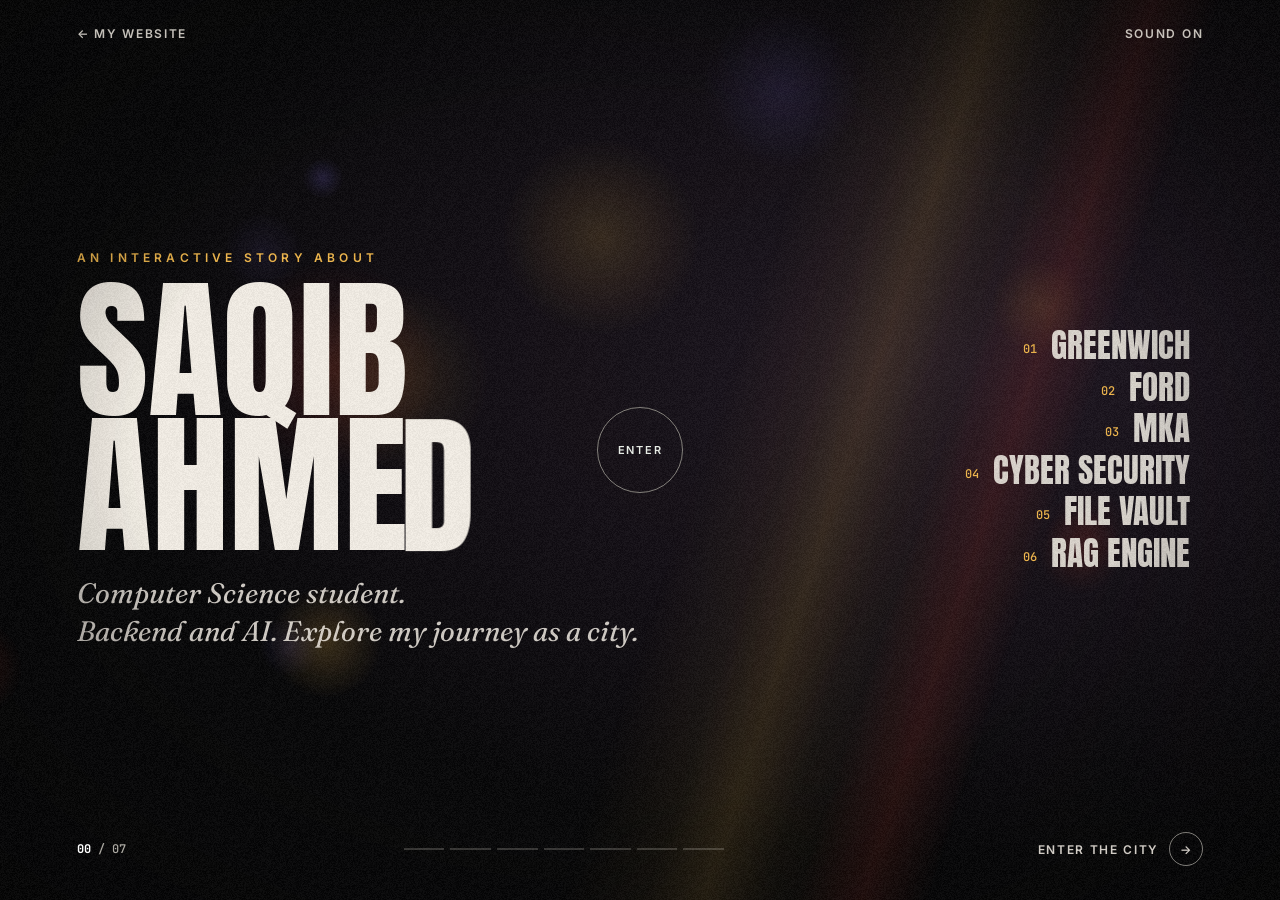
==== commit 6dff15fc: "Add files via upload" ====
--- a/game.html
+++ b/game.html
@@ -1533,5 +1533,17 @@
     window.__film = { mode: () => mode, select, enterChapter, backToCity, lit: () => litSet.size, tod: () => tod, go, next, cur: () => cur, busy: () => busy, sound: on => { soundOn = on; } };
   })();
   </script>
+  <script>
+    // when this page is shown inside the homepage (in a frame), links open in the full window
+    if (window.self !== window.top) {
+      document.documentElement.classList.add("embedded");
+      const home = document.querySelector(".topbar .home");
+      if (home) { home.textContent = "Full screen ↗"; home.href = "game.html"; home.target = "_top"; }
+      document.addEventListener("click", e => {
+        const a = e.target.closest("a"); if (!a) return;
+        a.target = /^https?:/.test(a.getAttribute("href") || "") ? "_blank" : "_top";
+      }, true);
+    }
+  </script>
 </body>
 </html>
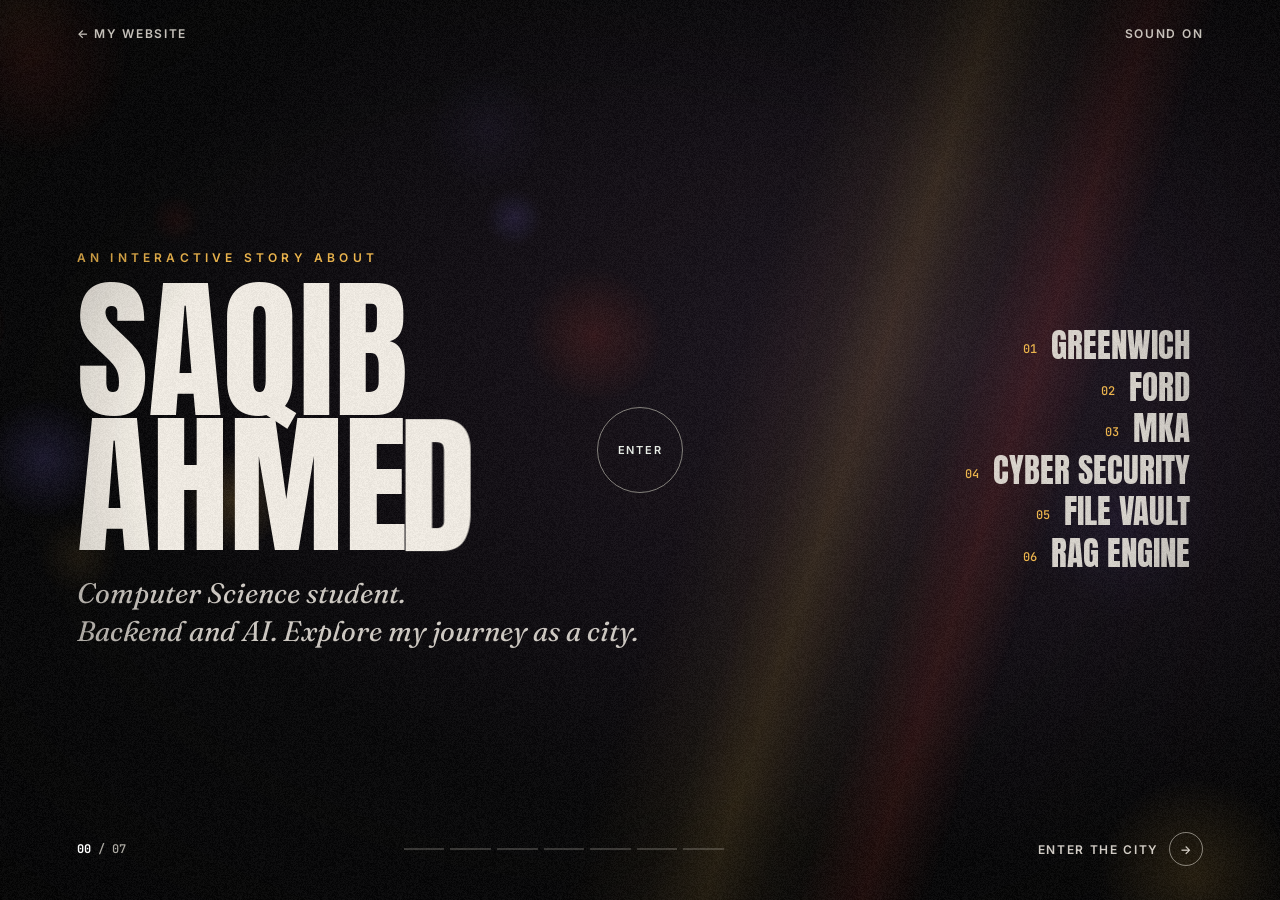
==== commit 4bdf02df: "Add files via upload" ====
--- a/game.html
+++ b/game.html
@@ -1372,7 +1372,11 @@
     function sizeCity() {
       const W = city.clientWidth || innerWidth, H = city.clientHeight || innerHeight;
       const w = Math.max(W, H * (W / H < 1 ? 0.8 : 1) * 16 / 9), h = w * 9 / 16;
-      wrap.style.width = w + "px"; wrap.style.height = h + "px"; wrap.style.top = (H - h) + "px"; wrap.style.bottom = "auto";
+      // on wide, short screens (laptops) the city is taller than the window. Crop the river at the bottom
+      // instead of the sky at the top, so the building labels never sit under the top bar.
+      const minPin = Math.min(...PLACES.slice(1).map(p => p.pin[1])) / 900 * h;
+      let top = H - h; if (top < 0) top = Math.min(0, Math.max(top, 150 - minPin, H - h * 0.86));
+      wrap.style.width = w + "px"; wrap.style.height = h + "px"; wrap.style.top = top + "px"; wrap.style.bottom = "auto";
     }
     addEventListener("resize", sizeCity); sizeCity();
 
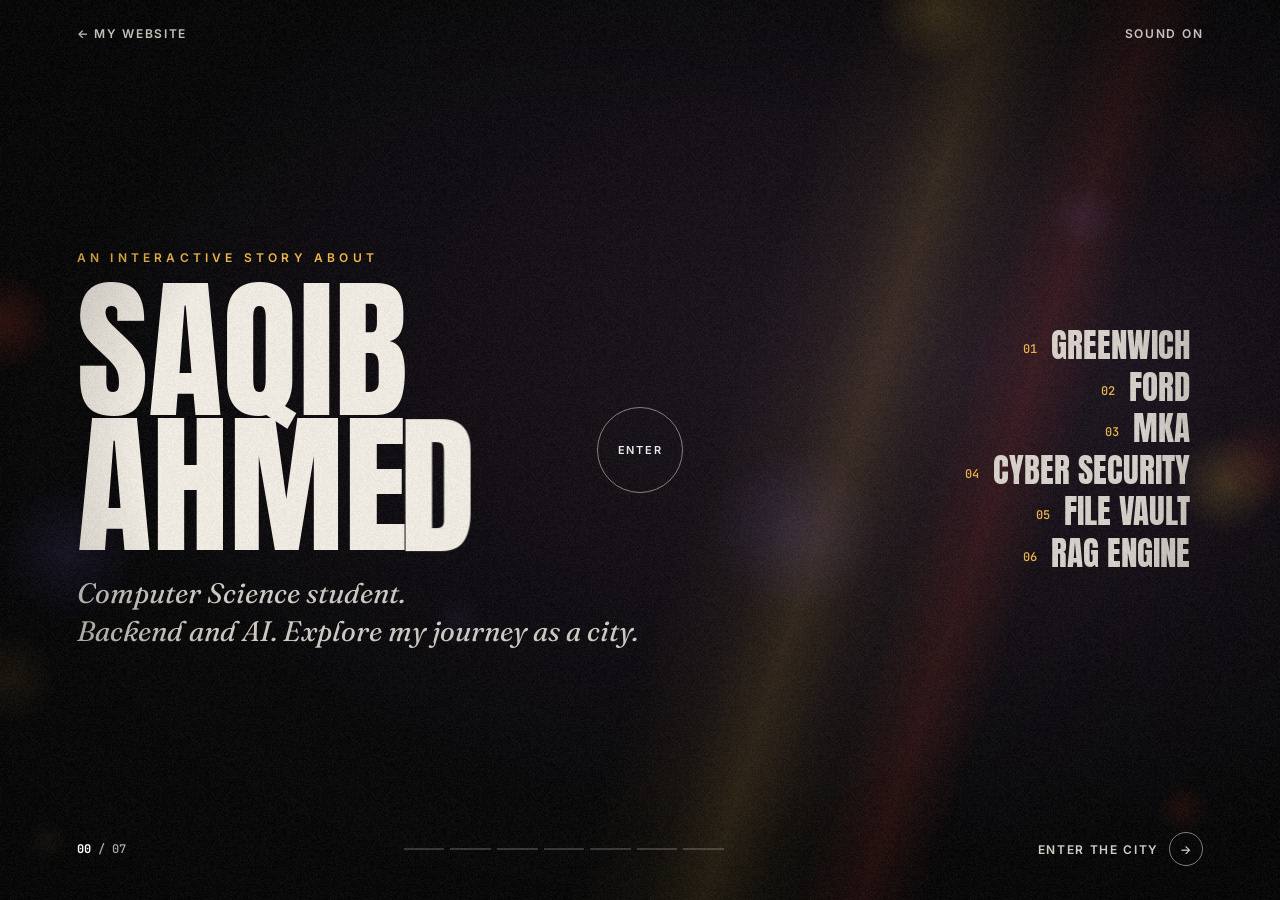
==== commit f01c46b1: "Add files via upload" ====
--- a/game.html
+++ b/game.html
@@ -1547,6 +1547,15 @@
         const a = e.target.closest("a"); if (!a) return;
         a.target = /^https?:/.test(a.getAttribute("href") || "") ? "_blank" : "_top";
       }, true);
+      // the mouse wheel scrolls the homepage up and down, even when the pointer is over the city
+      addEventListener("wheel", e => {
+        if (Math.abs(e.deltaY) <= Math.abs(e.deltaX)) return; // sideways swipes still move the city
+        e.stopImmediatePropagation(); e.preventDefault();
+        try { window.parent.scrollBy(0, e.deltaY * (e.deltaMode === 1 ? 16 : e.deltaMode === 2 ? innerHeight : 1)); } catch (err) {}
+      }, { capture: true, passive: false });
+      // on phones, swiping up and down scrolls the homepage too
+      const s1el = document.querySelector(".s1"); if (s1el) s1el.style.touchAction = "pan-y";
+      const st = document.createElement("style"); st.textContent = "#cityScroll { overscroll-behavior: auto; }"; document.head.appendChild(st);
     }
   </script>
 </body>
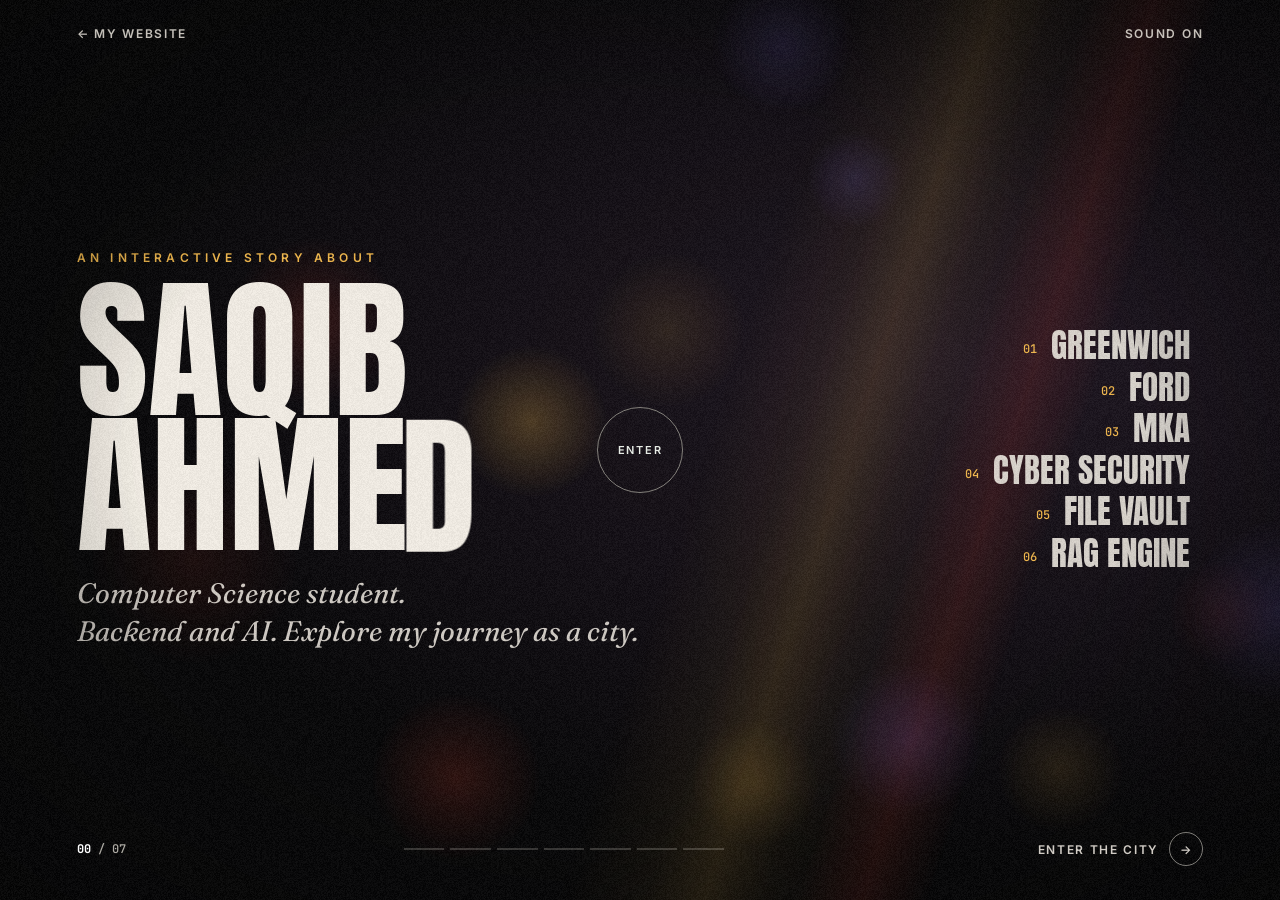
==== commit 214c1dd2: "Add files via upload" ====
--- a/game.html
+++ b/game.html
@@ -1551,7 +1551,7 @@
       addEventListener("wheel", e => {
         if (Math.abs(e.deltaY) <= Math.abs(e.deltaX)) return; // sideways swipes still move the city
         e.stopImmediatePropagation(); e.preventDefault();
-        try { window.parent.scrollBy(0, e.deltaY * (e.deltaMode === 1 ? 16 : e.deltaMode === 2 ? innerHeight : 1)); } catch (err) {}
+        try { window.parent.scrollBy({ top: e.deltaY * (e.deltaMode === 1 ? 16 : e.deltaMode === 2 ? innerHeight : 1), behavior: "instant" }); } catch (err) {}
       }, { capture: true, passive: false });
       // on phones, swiping up and down scrolls the homepage too
       const s1el = document.querySelector(".s1"); if (s1el) s1el.style.touchAction = "pan-y";
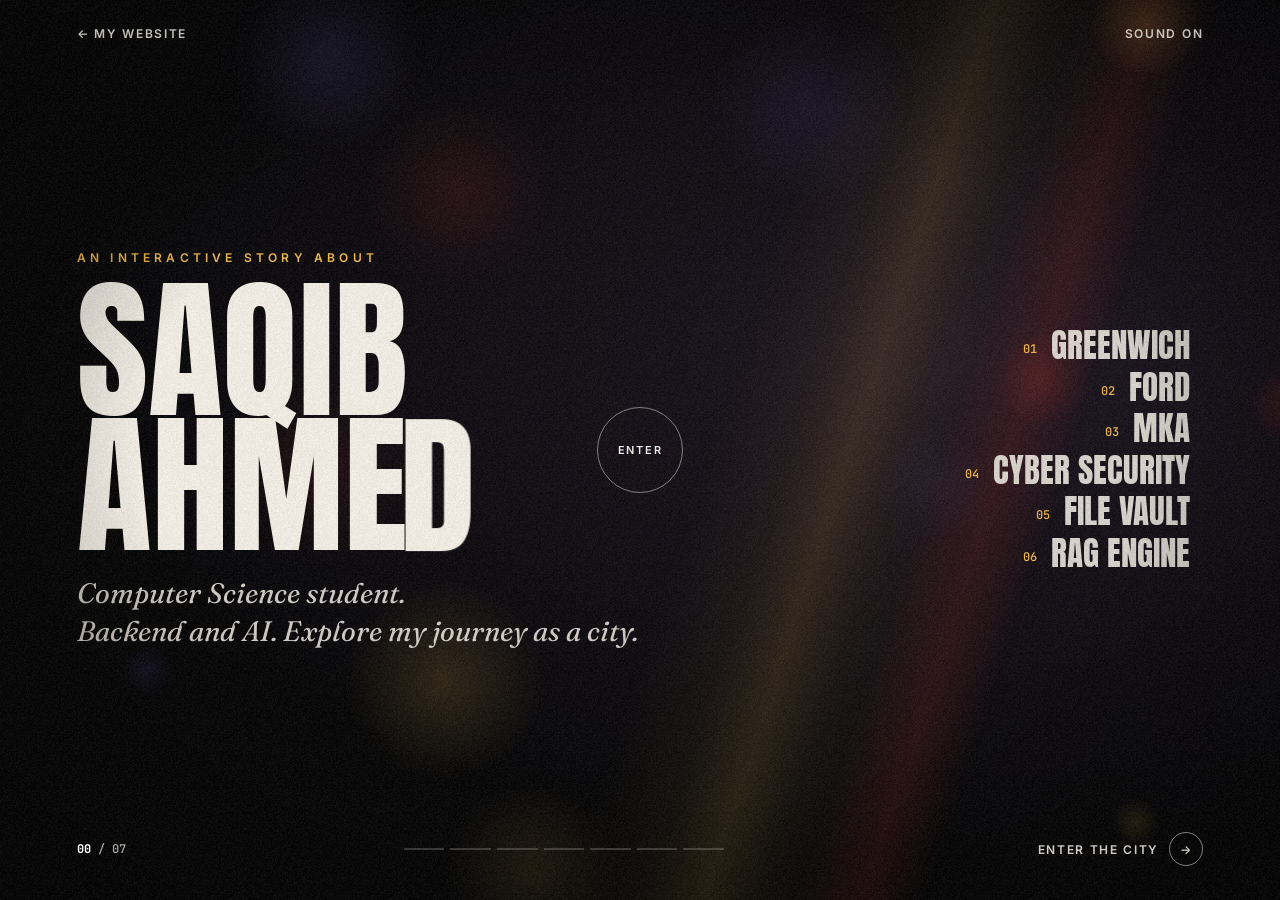
==== commit 462fb019: "Add files via upload" ====
--- a/game.html
+++ b/game.html
@@ -1550,9 +1550,8 @@
       // the mouse wheel scrolls the homepage up and down, even when the pointer is over the city
       addEventListener("wheel", e => {
         if (Math.abs(e.deltaY) <= Math.abs(e.deltaX)) return; // sideways swipes still move the city
-        e.stopImmediatePropagation(); e.preventDefault();
-        try { window.parent.scrollBy({ top: e.deltaY * (e.deltaMode === 1 ? 16 : e.deltaMode === 2 ? innerHeight : 1), behavior: "instant" }); } catch (err) {}
-      }, { capture: true, passive: false });
+        e.stopImmediatePropagation(); // let the browser scroll the homepage itself, at its normal speed
+      }, { capture: true, passive: true });
       // on phones, swiping up and down scrolls the homepage too
       const s1el = document.querySelector(".s1"); if (s1el) s1el.style.touchAction = "pan-y";
       const st = document.createElement("style"); st.textContent = "#cityScroll { overscroll-behavior: auto; }"; document.head.appendChild(st);
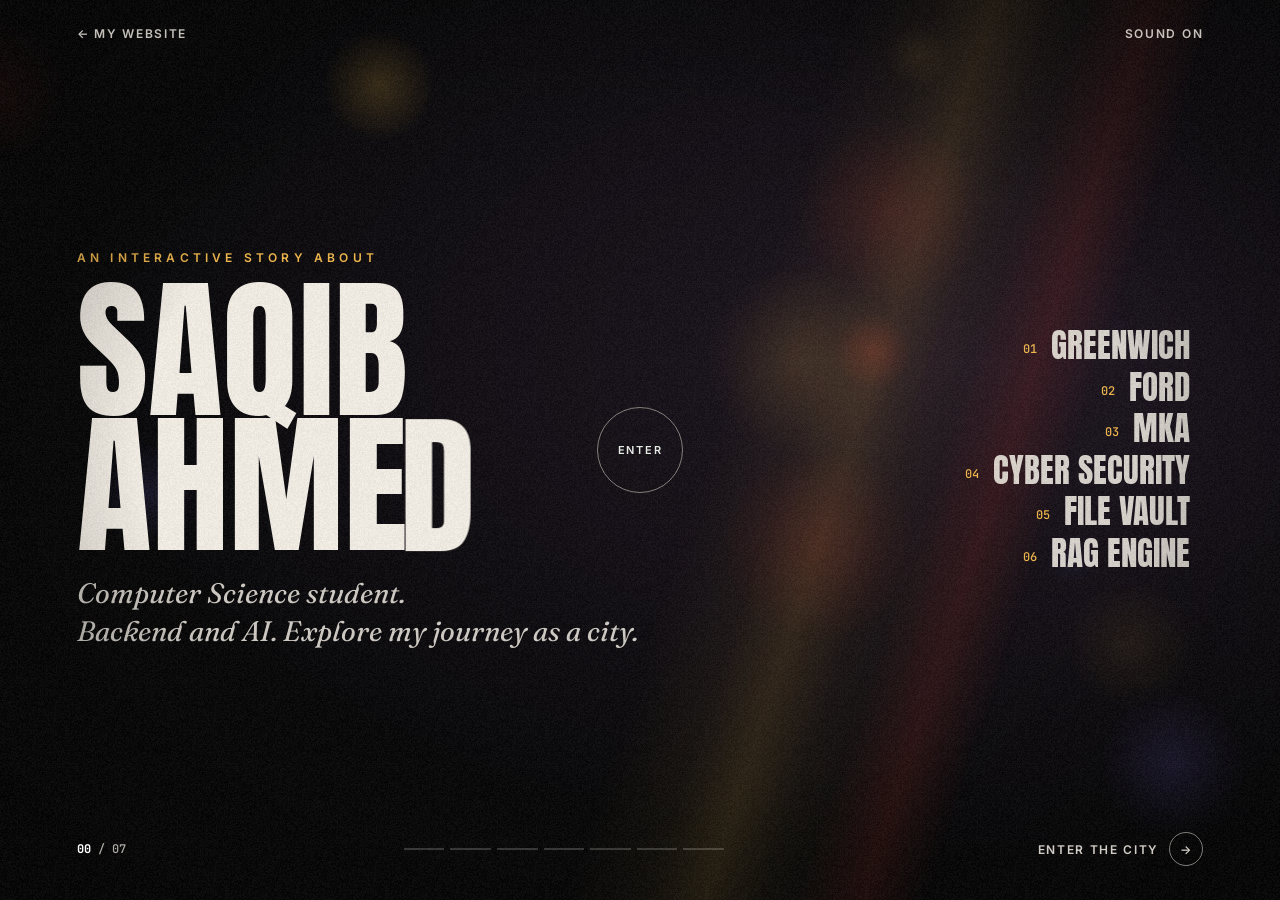
==== commit 9d64549b: "Add files via upload" ====
--- a/game.html
+++ b/game.html
@@ -163,7 +163,9 @@
     .s2 .stock .row i { font-style: normal; }
     .s2 .stock .row.ok { color: var(--paper); } .s2 .stock .row.ok i { color: #3ddc97; }
     @media (max-width: 900px) { .s2 .stock { display: none; } }
-    @media (min-width: 901px) { .s2 .barcode { left: 45%; width: min(52vw, 600px); } .s2 .match { left: 45%; } }
+    /* laptops and desktops: the barcode sits to the right of the text, so they never overlap */
+    @media (min-width: 901px) { .s2 .barcode { left: 62%; width: min(34vw, 520px, 70vh); } .shot.s2 .match { left: 62%; top: calc(42% + min(8.2vw, 125px, 17vh) + 56px); } }
+    @media (min-width: 901px) and (max-width: 1599px), (min-width: 901px) and (max-height: 819px) { .s2 .stock { display: none; } }
     .s2 .match { position: absolute; left: 50%; top: calc(42% + min(22vw, 200px)); translate: -50% 0; transform: scale(.8); font: 700 clamp(13px, 1.3vw, 16px) var(--mono); letter-spacing: .25em; color: #3ddc97; border: 1.5px solid #3ddc97; padding: 10px 18px; opacity: 0; white-space: nowrap; }
     .s2 .match.on { animation: stamp .6s var(--out) forwards; }
     @keyframes stamp { to { opacity: 1; transform: scale(1); } }
